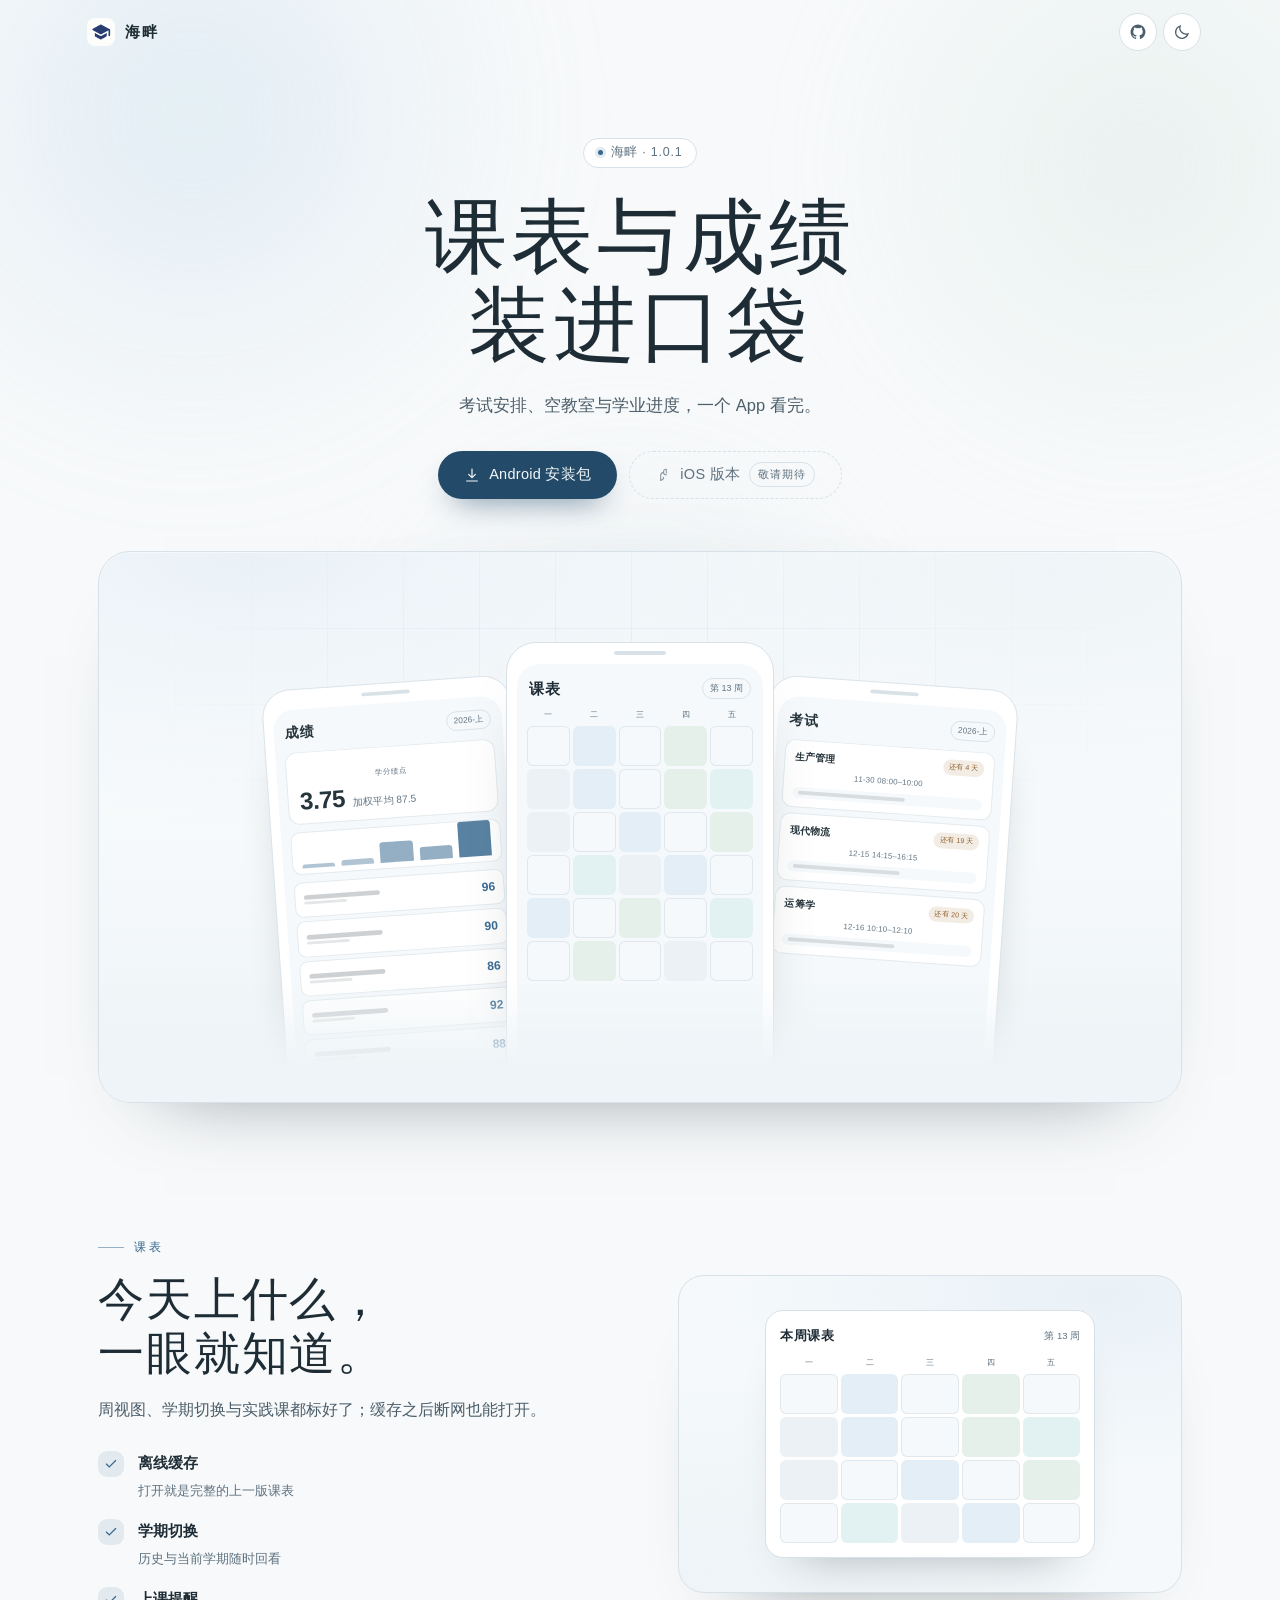
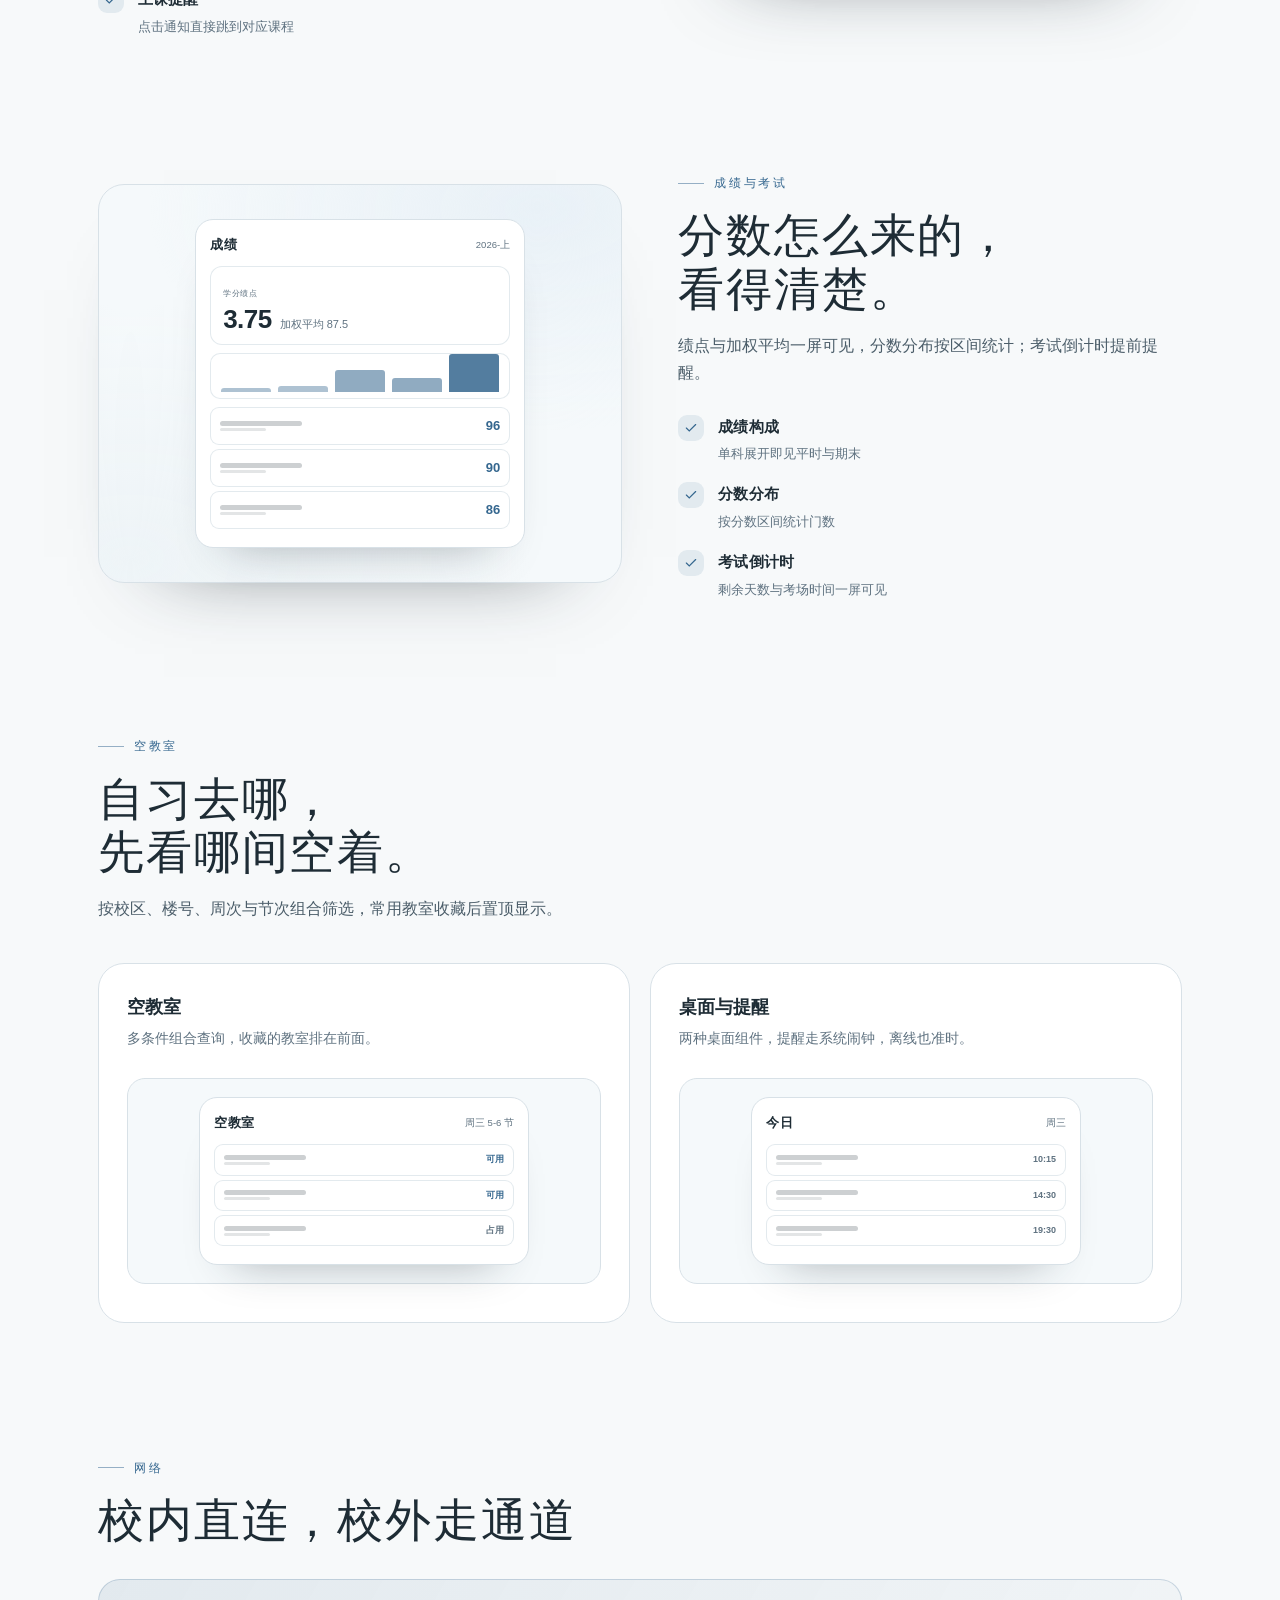
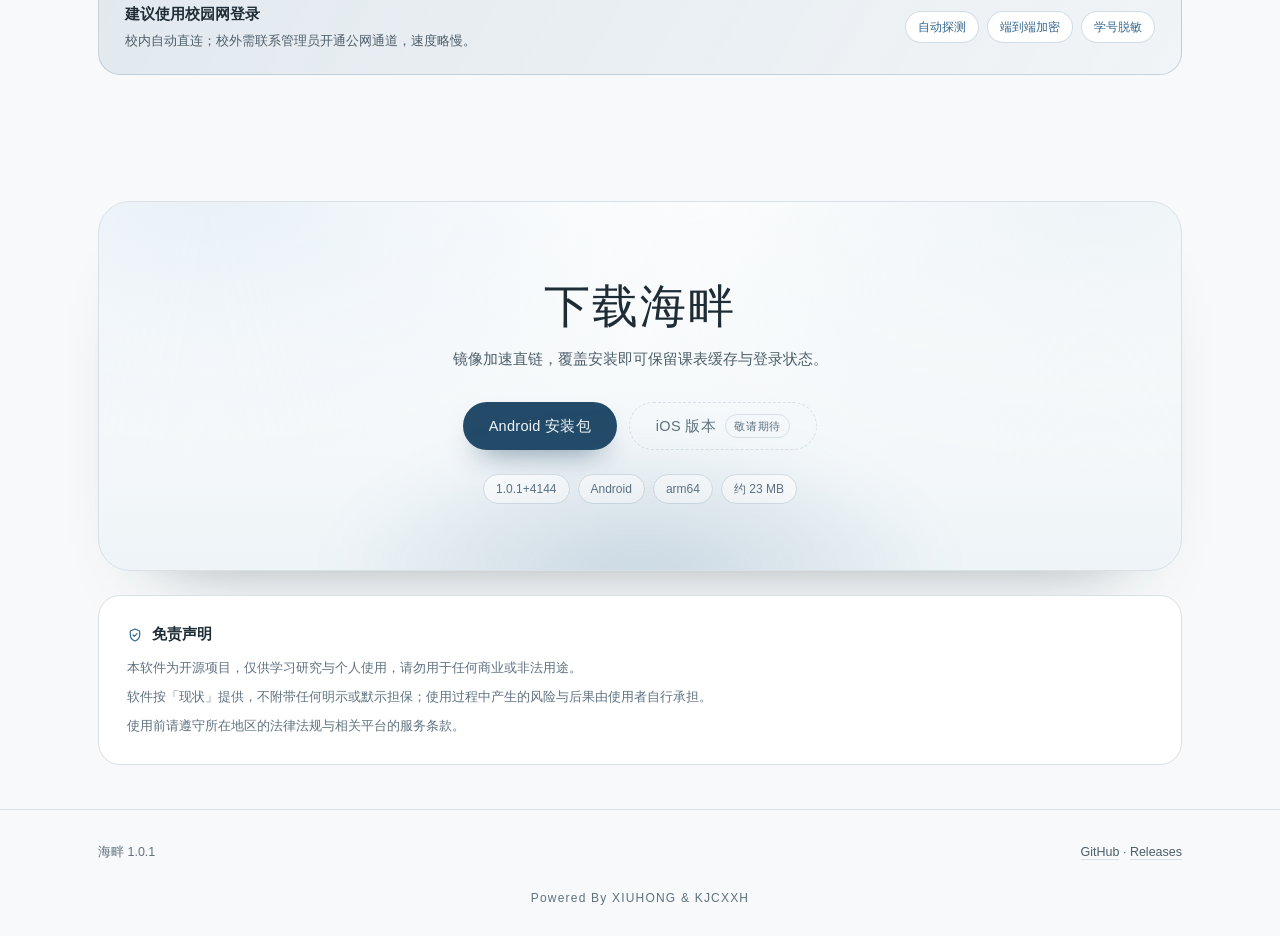
==== index.html @ 28b2506b "feat: 海畔官网首版与说明文档" ====
<!DOCTYPE html>
<html lang="zh-CN">
<head>
<meta charset="utf-8">
<meta name="viewport" content="width=device-width, initial-scale=1">
<title>海畔·课表APP</title>
<meta name="description" content="海畔：课表、成绩、考试与空教室，装进口袋。">
<link rel="icon" type="image/png" href="[data-uri]">
<link rel="apple-touch-icon" href="[data-uri]">
<style>
  :root{
    --paper:#f7f9fa;
    --paper-2:#eef4f7;
    --card:#ffffff;
    --panel:#f5f9fb;
    --ink:#1e2c35;
    --ink-2:#4c5e6a;
    --ink-3:#5f7280;
    --blue:#35678f;
    --deep:#234b69;
    --mist:#e9f1f7;
    --line:#d8e1e7;
    --line-soft:rgba(216,225,231,.7);
    --c1:#e3eef6; --c2:#e4f0e9; --c3:#ebf1f4; --c4:#e2f1f2;
    --glass:rgba(255,255,255,.55);
    --glass-line:rgba(30,44,53,.08);
    --shadow:0 40px 80px -66px rgba(30,44,53,.7);
    --sans:"PingFang SC","Hiragino Sans GB","Microsoft YaHei","Noto Sans SC",sans-serif;
    --serif:"Songti SC","Noto Serif SC","Source Han Serif SC","STSong","SimSun",serif;
    --max:1140px;
    --ease:cubic-bezier(.22,.68,.16,1);
  }
  html[data-theme="dark"]{
    --paper:#0f171d;
    --paper-2:#121c22;
    --card:#152026;
    --panel:#1b272e;
    --ink:#edf3f6;
    --ink-2:#b4c5cf;
    --ink-3:#93a5b0;
    --blue:#8fb9d6;
    --deep:#274557;
    --mist:#18262e;
    --line:#2a3a44;
    --line-soft:rgba(42,58,68,.8);
    --c1:#1e3446; --c2:#1d3a2f; --c3:#212f37; --c4:#1b3638;
    --glass:rgba(21,32,38,.62);
    --glass-line:rgba(237,243,246,.09);
    --shadow:0 40px 80px -60px rgba(0,0,0,.9);
  }
  *{box-sizing:border-box}
  html{scroll-behavior:smooth;-webkit-text-size-adjust:100%}
  body{
    margin:0;background:var(--paper);color:var(--ink);
    font-family:var(--sans);font-size:16px;line-height:1.7;
    -webkit-font-smoothing:antialiased;overflow-x:hidden;
    transition:background-color .5s var(--ease),color .5s var(--ease);
    padding-top:64px;
  }
  .wrap{position:relative;z-index:2;max-width:var(--max);margin:0 auto;padding:0 28px}
  a{color:inherit}

  /* ── 背景：缓慢漂移的雾团 ── */
  .bg{position:fixed;inset:0;z-index:0;pointer-events:none;overflow:hidden}
  .blob{position:absolute;border-radius:50%;filter:blur(72px);opacity:.6;
    animation:drift 26s ease-in-out infinite alternate}
  .b1{width:54vw;height:54vw;left:-12vw;top:-18vw;
    background:radial-gradient(circle,#cfe3f0,transparent 66%)}
  .b2{width:46vw;height:46vw;right:-12vw;top:-10vw;
    background:radial-gradient(circle,#dbe9e4,transparent 66%);
    animation-duration:33s;animation-delay:-7s}
  .b3{width:42vw;height:42vw;left:28vw;top:48vh;
    background:radial-gradient(circle,#e6eef2,transparent 66%);
    animation-duration:39s;animation-delay:-15s}
  html[data-theme="dark"] .b1{background:radial-gradient(circle,#17303f,transparent 66%);opacity:.75}
  html[data-theme="dark"] .b2{background:radial-gradient(circle,#15302c,transparent 66%);opacity:.7}
  html[data-theme="dark"] .b3{background:radial-gradient(circle,#152a35,transparent 66%);opacity:.7}
  @keyframes drift{
    from{transform:translate3d(0,0,0) scale(1)}
    to{transform:translate3d(3vw,5vh,0) scale(1.14)}
  }

  /* ── 顶栏：滚动收缩成悬浮胶囊（对齐 DeepSeek）── */
  header{position:fixed;top:0;left:0;right:0;z-index:40;
    display:flex;justify-content:center;padding:8px 18px 0;pointer-events:none}
  .nav{
    pointer-events:auto;
    width:100%;max-width:1140px;height:48px;
    display:flex;align-items:center;justify-content:space-between;
    padding:0 8px 0 16px;border-radius:100px;
    background:rgba(255,255,255,0);border:1px solid transparent;
    transition:max-width .5s var(--ease),background-color .3s ease,
      border-color .3s ease,backdrop-filter .3s ease,box-shadow .4s ease,
      padding .5s var(--ease);
  }
  html[data-theme="dark"] header .nav{background:rgba(21,32,38,0)}
  header.scrolled .nav{
    max-width:860px;padding:0 8px 0 14px;
    background:var(--glass);
    -webkit-backdrop-filter:blur(12px) saturate(150%);
    backdrop-filter:blur(12px) saturate(150%);
    border-color:var(--glass-line);
    box-shadow:0 14px 34px -26px rgba(30,44,53,.6);
  }
  .brand{display:flex;align-items:center;gap:10px;text-decoration:none}
  .logo{width:28px;height:28px;border-radius:8px;display:block;
    transition:transform .5s var(--ease)}
  header.scrolled .logo{transform:scale(.94)}
  .brand b{font-family:var(--sans);font-weight:600;font-size:15px;
    letter-spacing:.14em;color:var(--ink)}
  .tools{display:flex;align-items:center;gap:6px}
  .gh{width:38px;height:38px;display:grid;place-items:center;border:1px solid var(--line);
    border-radius:999px;background:var(--card);color:var(--ink-2);text-decoration:none;
    transition:background .3s,color .3s,border-color .3s,transform .4s var(--ease)}
  .gh:hover{color:var(--deep);border-color:var(--blue);transform:translateY(-1px)}
  .gh svg{width:18px;height:18px}
  .theme{
    position:relative;width:38px;height:38px;display:grid;place-items:center;
    border:1px solid var(--line);border-radius:999px;background:var(--card);
    color:var(--ink-2);cursor:pointer;padding:0;
    transition:background .3s,color .3s,border-color .3s,transform .5s var(--ease)}
  .theme:hover{color:var(--deep);border-color:var(--blue);transform:rotate(18deg)}
  .theme svg{width:18px;height:18px;position:absolute;
    transition:opacity .35s var(--ease),transform .5s var(--ease)}
  .theme .sun{opacity:0;transform:scale(.6) rotate(40deg)}
  .theme .moon{opacity:1;transform:none}
  html[data-theme="dark"] .theme .sun{opacity:1;transform:none}
  html[data-theme="dark"] .theme .moon{opacity:0;transform:scale(.6) rotate(-40deg)}

  /* ── 首屏 ── */
  .hero{position:relative;padding:72px 0 0;text-align:center}
  .badge{display:inline-flex;align-items:center;gap:8px;height:30px;padding:0 14px;
    border:1px solid var(--line);border-radius:999px;background:var(--card);
    font-size:12.5px;color:var(--ink-3);letter-spacing:.06em}
  .badge i{width:5px;height:5px;border-radius:50%;background:var(--blue);
    box-shadow:0 0 0 3px rgba(53,103,143,.14)}
  h1{font-family:var(--serif);font-weight:400;margin:26px 0 0;
    font-size:clamp(42px,6.8vw,82px);line-height:1.08;letter-spacing:.05em}
  .hero .sub{margin:20px auto 0;max-width:30em;font-size:16.5px;color:var(--ink-2)}
  .acts{display:flex;gap:12px;justify-content:center;flex-wrap:wrap;margin-top:32px}
  .btn{display:inline-flex;align-items:center;justify-content:center;gap:9px;
    height:48px;padding:0 26px;border-radius:999px;text-decoration:none;
    font-size:14.5px;letter-spacing:.02em;white-space:nowrap;
    transition:transform .35s var(--ease),background .3s,box-shadow .35s,color .3s,
      border-color .3s}
  .btn.primary{background:var(--deep);color:#f4f8fa;
    box-shadow:0 14px 30px -16px rgba(35,75,105,.9)}
  html[data-theme="dark"] .btn.primary{background:#35678f;color:#f4f8fa}
  .btn.primary:hover{transform:translateY(-2px);
    box-shadow:0 20px 36px -18px rgba(35,75,105,.95);background:var(--blue)}
  .btn.soon{background:transparent;color:var(--ink-3);border:1px dashed var(--line);
    cursor:default}
  .btn.soon em{font-style:normal;font-size:11px;letter-spacing:.08em;
    border:1px solid var(--line);border-radius:999px;padding:2px 8px;color:var(--ink-3)}
  .btn.soon svg{width:15px;height:15px;opacity:.7}
  .btn svg{width:16px;height:16px}

  /* 舞台 */
  .stage-wrap{position:relative;margin-top:52px}
  .glow{position:absolute;left:50%;top:-6%;width:min(880px,82vw);height:400px;
    transform:translateX(-50%);border-radius:50%;pointer-events:none;z-index:0;
    background:radial-gradient(closest-side,rgba(53,103,143,.16),rgba(53,103,143,0));
    filter:blur(20px)}
  .stage{position:relative;z-index:1;border-radius:32px;overflow:hidden;
    padding:54px 40px 0;
    background:
      radial-gradient(110% 88% at 14% 0%,var(--mist),transparent 58%),
      radial-gradient(105% 82% at 88% 4%,var(--paper-2),transparent 60%),
      linear-gradient(180deg,var(--card),var(--paper-2));
    border:1px solid var(--line);
    box-shadow:var(--shadow),inset 0 1px 0 rgba(255,255,255,.5);
    transform:scale(var(--stage-scale,1));
    transition:box-shadow .6s var(--ease)}
  .stage::before{content:"";position:absolute;inset:0;pointer-events:none;
    background-image:linear-gradient(rgba(120,150,170,.10) 1px,transparent 1px),
                     linear-gradient(90deg,rgba(120,150,170,.10) 1px,transparent 1px);
    background-size:76px 76px;
    mask-image:radial-gradient(68% 62% at 50% 26%,#000 8%,transparent 72%)}
  .stage::after{content:"";position:absolute;left:0;right:0;bottom:0;height:118px;
    pointer-events:none;z-index:6;
    background:linear-gradient(to bottom,transparent,var(--paper-2) 72%)}
  .phones{position:relative;display:flex;justify-content:center;align-items:flex-end;
    height:496px;transform:translate3d(0,var(--px,0),0)}
  .phone{position:relative;background:var(--card);border-radius:30px;
    border:1px solid var(--line);
    width:268px;height:460px;padding:12px 10px;overflow:hidden;
    box-shadow:0 40px 70px -44px rgba(30,44,53,.55);
    transition:transform .9s var(--ease),box-shadow .9s var(--ease)}
  .phone.left{transform:rotate(-4deg) translate(26px,26px) scale(.93);z-index:1;opacity:.96}
  .phone.right{transform:rotate(4deg) translate(-26px,26px) scale(.93);z-index:1;opacity:.96}
  .phone.mid{z-index:3}
  .stage:hover .phone.left{transform:rotate(-6deg) translate(12px,10px) scale(.95)}
  .stage:hover .phone.right{transform:rotate(6deg) translate(-12px,10px) scale(.95)}
  .stage:hover .phone.mid{transform:translateY(-8px)}
  .notch{position:absolute;top:8px;left:50%;transform:translateX(-50%);
    width:52px;height:4px;border-radius:999px;background:var(--line)}
  .screen{margin-top:9px;height:calc(100% - 9px);border-radius:22px;overflow:hidden;
    background:var(--panel);display:flex;flex-direction:column}
  .s-head{padding:12px 12px 8px;display:flex;align-items:center;justify-content:space-between}
  .s-head b{font-size:15px;font-weight:600;letter-spacing:.06em}
  .s-head span{font-size:9px;color:var(--ink-3);border:1px solid var(--line);
    border-radius:999px;padding:2px 7px}
  .s-body{padding:0 10px 10px;overflow:hidden}

  /* 课表 mock */
  .week{display:grid;grid-template-columns:repeat(5,1fr);gap:3px;margin-bottom:4px}
  .week i{font-style:normal;font-size:7.5px;text-align:center;color:var(--ink-3)}
  .grid{display:grid;grid-template-columns:repeat(5,1fr);gap:3px}
  .cell{height:40px;border-radius:6px;background:var(--panel);
    border:1px solid var(--line-soft)}
  .crs{border-radius:6px;padding:3px;overflow:hidden;background:var(--c1)}
  .crs i{display:block;width:86%;height:4px;border-radius:2px;
    background:rgba(30,44,53,.28);margin-bottom:2px}
  .crs u{display:block;width:60%;height:3px;border-radius:2px;
    background:rgba(30,44,53,.16)}
  .crs.g{background:var(--c2)}.crs.y{background:var(--c3)}.crs.b{background:var(--c4)}
  html[data-theme="dark"] .crs i{background:rgba(237,243,246,.42)}
  html[data-theme="dark"] .crs u{background:rgba(237,243,246,.22)}

  /* 成绩 mock */
  .gpa{border-radius:12px;padding:10px 12px;background:var(--card);
    border:1px solid var(--line-soft);margin-bottom:8px}
  .gpa span{font-size:8px;color:var(--ink-3);letter-spacing:.08em}
  .gpa .v{display:flex;align-items:baseline;gap:8px;margin-top:2px}
  .gpa .v b{font-size:26px;font-weight:600;letter-spacing:-.02em;line-height:1}
  .gpa .v em{font-style:normal;font-size:11px;color:var(--ink-3)}
  .bars{display:flex;align-items:flex-end;gap:7px;height:46px;
    padding:8px 10px 6px;border-radius:10px;background:var(--card);
    border:1px solid var(--line-soft);margin-bottom:8px}
  .bars i{flex:1;border-radius:3px 3px 0 0;background:var(--blue);opacity:.85}
  .bars i:nth-child(1){height:4px;opacity:.4}
  .bars i:nth-child(2){height:6px;opacity:.4}
  .bars i:nth-child(3){height:22px;opacity:.55}
  .bars i:nth-child(4){height:14px;opacity:.55}
  .bars i:nth-child(5){height:38px}
  .row{display:flex;align-items:center;justify-content:space-between;
    padding:7px 9px;border-radius:9px;background:var(--card);
    border:1px solid var(--line-soft);margin-bottom:4px}
  .row .l{display:grid;gap:2px}
  .row .l i{display:block;width:82px;height:5px;border-radius:3px;
    background:rgba(30,44,53,.22)}
  .row .l u{display:block;width:46px;height:3px;border-radius:2px;
    background:rgba(30,44,53,.12)}
  html[data-theme="dark"] .row .l i{background:rgba(237,243,246,.34)}
  html[data-theme="dark"] .row .l u{background:rgba(237,243,246,.16)}
  .row .n{font-size:13px;font-weight:600;color:var(--blue)}

  /* 考试 mock */
  .exam{border-radius:11px;background:var(--card);border:1px solid var(--line-soft);
    padding:9px 10px;margin-bottom:6px}
  .exam .t{display:flex;align-items:center;justify-content:space-between;gap:6px}
  .exam .t b{font-size:10.5px;font-weight:600}
  .exam .t em{font-style:normal;font-size:7.5px;color:#8a5a22;
    background:rgba(153,102,28,.12);border-radius:999px;padding:2px 6px;white-space:nowrap}
  .exam .d{font-size:8.5px;color:var(--ink-3);margin-top:4px;letter-spacing:.02em}
  .exam .loc{margin-top:5px;border-radius:6px;background:var(--panel);
    display:flex;align-items:center;gap:4px;padding:4px 6px}
  .exam .loc s{display:block;width:60%;height:4px;border-radius:2px;
    background:rgba(30,44,53,.14);text-decoration:none}
  html[data-theme="dark"] .exam .loc s{background:rgba(237,243,246,.18)}
  .close-pill{display:inline-block;font-style:normal;font-size:7.5px;color:#2f7a5c;
    background:rgba(47,122,92,.12);border-radius:999px;padding:1px 6px;margin-left:4px}

  /* ── 分节 ── */
  section{position:relative;padding:126px 0 0}
  .kicker{display:inline-flex;align-items:center;gap:10px;font-size:12px;
    letter-spacing:.22em;color:var(--blue)}
  .kicker::before{content:"";width:26px;height:1px;background:currentColor;opacity:.5}
  h2{font-family:var(--serif);font-weight:400;line-height:1.16;letter-spacing:.04em;
    font-size:clamp(30px,4.4vw,46px);margin:16px 0 0}
  .lead{margin:16px 0 0;color:var(--ink-2);font-size:16px;max-width:30em}
  .split{display:grid;grid-template-columns:1.02fr .98fr;gap:56px;align-items:center}
  .split.flip .txt{order:2}
  .split.flip .art{order:1}
  .points{list-style:none;padding:0;margin:28px 0 0;display:grid;gap:16px}
  .points li{display:flex;gap:14px;align-items:flex-start}
  .points .dot{flex:none;width:26px;height:26px;border-radius:9px;display:grid;
    place-items:center;background:rgba(53,103,143,.10);color:var(--blue)}
  .points .dot svg{width:14px;height:14px}
  .points b{display:block;font-size:14.5px;font-weight:600;letter-spacing:.01em}
  .points span{font-size:13px;color:var(--ink-3);line-height:1.6}

  .art{position:relative;border-radius:26px;padding:34px;
    background:
      radial-gradient(120% 90% at 84% 6%,var(--mist),transparent 62%),
      radial-gradient(120% 100% at 6% 94%,var(--paper-2),transparent 64%),
      var(--panel);
    border:1px solid var(--line);box-shadow:var(--shadow);
    transform:translate3d(0,var(--art-y,0),0);
    transition:transform .6s var(--ease),box-shadow .6s var(--ease)}
  .panel{max-width:330px;margin:0 auto;border-radius:18px;background:var(--card);
    border:1px solid var(--line);box-shadow:0 28px 46px -34px rgba(30,44,53,.4);
    padding:14px}
  .panel .ttl{display:flex;align-items:center;justify-content:space-between;margin-bottom:10px}
  .panel .ttl b{font-size:13px;font-weight:600;letter-spacing:.05em}
  .panel .ttl span{font-size:9.5px;color:var(--ink-3)}

  .duo{display:grid;grid-template-columns:1fr 1fr;gap:20px;margin-top:40px}
  .mini{border-radius:26px;padding:28px;background:var(--card);border:1px solid var(--line);
    transition:transform .5s var(--ease),box-shadow .5s var(--ease)}
  .mini:hover{transform:translateY(-4px);box-shadow:var(--shadow)}
  .mini h3{font-family:var(--sans);font-weight:600;font-size:18px;margin:0 0 6px}
  .mini p{margin:0;font-size:13.5px;color:var(--ink-3);min-height:42px}
  .mini .art{margin-top:18px;padding:18px;border-radius:18px;box-shadow:none;background:var(--panel)}

  .net{display:flex;flex-wrap:wrap;align-items:center;gap:18px;justify-content:space-between;
    border-radius:22px;padding:22px 26px;margin-top:32px;
    background:linear-gradient(120deg,rgba(53,103,143,.10),rgba(53,103,143,.03));
    border:1px solid rgba(53,103,143,.22)}
  .net .t{display:flex;flex-direction:column;gap:3px}
  .net b{font-size:14.5px;font-weight:600}
  .net span{font-size:13px;color:var(--ink-2)}
  .net .tags{display:flex;gap:8px;flex-wrap:wrap}
  .net .tags i{font-style:normal;font-size:12px;color:var(--blue);
    background:var(--card);border:1px solid rgba(53,103,143,.22);
    border-radius:999px;padding:5px 12px}

  /* 下载 */
  .dl{position:relative;overflow:hidden;text-align:center;border-radius:32px;
    padding:78px 28px 66px;
    background:
      radial-gradient(80% 120% at 10% 0%,var(--mist),transparent 58%),
      radial-gradient(80% 120% at 92% 2%,var(--paper-2),transparent 60%),
      linear-gradient(180deg,var(--card),var(--paper-2));
    border:1px solid var(--line);box-shadow:var(--shadow)}
  .dl::after{content:"";position:absolute;left:50%;bottom:-140px;width:620px;height:280px;
    transform:translateX(-50%);border-radius:50%;
    background:radial-gradient(closest-side,rgba(53,103,143,.20),transparent);
    filter:blur(22px);pointer-events:none}
  .dl h2{margin:0;font-size:clamp(30px,4.6vw,46px)}
  .dl p{max-width:30em;margin:14px auto 0;color:var(--ink-2);font-size:14.5px}
  .dl .acts{margin-top:30px}
  .dl-meta{display:flex;gap:8px;justify-content:center;flex-wrap:wrap;margin-top:24px}
  .dl-meta span{font-size:12px;color:var(--ink-3);border:1px solid var(--line);
    border-radius:999px;padding:4px 12px;background:var(--card)}

  /* 免责声明 */
  .policy{margin-top:24px;border-radius:22px;padding:26px 28px;
    background:var(--card);border:1px solid var(--line)}
  .policy h3{display:flex;align-items:center;gap:9px;margin:0 0 10px;
    font-family:var(--sans);font-size:14.5px;font-weight:600}
  .policy h3 svg{width:16px;height:16px;color:var(--blue)}
  .policy p{margin:0 0 6px;font-size:12.5px;line-height:1.85;color:var(--ink-3)}
  .policy p:last-child{margin-bottom:0}

  footer{margin-top:44px;border-top:1px solid var(--line);padding:32px 0 28px}
  .foot{display:flex;flex-wrap:wrap;gap:14px;justify-content:space-between;
    font-size:12.5px;color:var(--ink-3)}
  .foot a{color:var(--ink-2);text-decoration:none;border-bottom:1px solid var(--line)}
  .foot a:hover{color:var(--blue);border-color:var(--blue)}
  .powered{margin:24px 0 0;text-align:center;font-size:12px;color:var(--ink-3);
    letter-spacing:.1em}

  /* 动效 */
  .reveal{opacity:0;transform:translateY(24px);filter:blur(6px);
    transition:opacity .9s var(--ease),transform .9s var(--ease),filter .9s var(--ease)}
  .reveal.in{opacity:1;transform:none;filter:blur(0)}
  .d1{transition-delay:.09s}.d2{transition-delay:.18s}.d3{transition-delay:.27s}

  /* 平板 */
  @media (max-width:1024px){
    .hero{padding:52px 0 0}
    .phones{height:430px}
    .phone{width:230px;height:392px}
    .phone.left{transform:rotate(-5deg) translate(18px,20px) scale(.92)}
    .phone.right{transform:rotate(5deg) translate(-18px,20px) scale(.92)}
    .split{grid-template-columns:1fr;gap:32px}
    .split.flip .txt{order:1}
    .split.flip .art{order:2}
    section{padding:100px 0 0}
    header.scrolled .nav{max-width:88%}
  }
  /* 手机 */
  @media (max-width:700px){
    body{padding-top:58px}
    .wrap{padding:0 18px}
    .nav{height:44px;padding:0 6px 0 12px}
    header{padding:7px 12px 0}
    .brand b{font-size:14px}
    .hero{padding:40px 0 0}
    .hero .sub{font-size:14.5px}
    .acts{gap:10px}
    .btn{flex:1 1 100%}
    .stage{border-radius:24px;padding:32px 14px 0;margin-top:34px}
    .phones{height:334px}
    .phone.left,.phone.right{display:none}
    .phone{width:198px;height:338px;border-radius:22px;padding:9px 7px}
    .duo{grid-template-columns:1fr;gap:14px;margin-top:26px}
    .points{margin-top:22px;gap:14px}
    .net{padding:18px}
    .dl{padding:52px 18px 44px;border-radius:24px}
  }
  @media (prefers-reduced-motion:reduce){
    *{transition:none!important;animation:none!important}
    .reveal{opacity:1;transform:none;filter:none}
  }
</style>
</head>
<body>
<div class="bg"><span class="blob b1"></span><span class="blob b2"></span><span class="blob b3"></span></div>

<header id="hdr">
  <div class="nav">
    <a class="brand" href="#top"><img class="logo" src="[data-uri]" alt="海畔"><b>海畔</b></a>
    <div class="tools">
      <a class="gh" id="nav-repo" href="#" target="_blank" rel="noopener" aria-label="GitHub 仓库" title="GitHub 仓库">
        <svg viewBox="0 0 24 24" fill="currentColor"><path d="M12 2a10 10 0 0 0-3.16 19.49c.5.09.68-.22.68-.48v-1.7c-2.78.6-3.37-1.34-3.37-1.34-.45-1.16-1.11-1.47-1.11-1.47-.91-.62.07-.61.07-.61 1 .07 1.53 1.03 1.53 1.03.9 1.53 2.36 1.09 2.93.83.09-.65.35-1.09.63-1.34-2.22-.25-4.55-1.11-4.55-4.94 0-1.09.39-1.98 1.03-2.68-.1-.25-.45-1.27.1-2.65 0 0 .84-.27 2.75 1.02a9.4 9.4 0 0 1 5 0c1.91-1.29 2.75-1.02 2.75-1.02.55 1.38.2 2.4.1 2.65.64.7 1.03 1.59 1.03 2.68 0 3.84-2.34 4.68-4.57 4.93.36.31.68.92.68 1.85v2.74c0 .27.18.58.69.48A10 10 0 0 0 12 2Z"/></svg>
      </a>
      <button class="theme" id="themeBtn" aria-label="切换明暗模式" title="切换明暗模式">
        <svg class="sun" viewBox="0 0 24 24" fill="none" stroke="currentColor" stroke-width="1.7" stroke-linecap="round"><circle cx="12" cy="12" r="4.2"/><path d="M12 2.6v2.2M12 19.2v2.2M2.6 12h2.2M19.2 12h2.2M5.2 5.2l1.6 1.6M17.2 17.2l1.6 1.6M18.8 5.2l-1.6 1.6M6.8 17.2l-1.6 1.6"/></svg>
        <svg class="moon" viewBox="0 0 24 24" fill="none" stroke="currentColor" stroke-width="1.7" stroke-linecap="round"><path d="M20 14.4A8.2 8.2 0 0 1 9.6 4a8.4 8.4 0 1 0 10.4 10.4Z"/></svg>
      </button>
    </div>
  </div>
</header>

<main id="top">
  <section class="hero">
    <div class="wrap">
      <span class="badge reveal"><i></i>海畔 · 1.0.1</span>
      <h1 class="reveal d1">课表与成绩<br>装进口袋</h1>
      <p class="sub reveal d2">考试安排、空教室与学业进度，一个 App 看完。</p>
      <div class="acts reveal d2">
        <a class="btn primary" id="dl-hero" href="#download">
          <svg viewBox="0 0 24 24" fill="none" stroke="currentColor" stroke-width="1.8" stroke-linecap="round" stroke-linejoin="round"><path d="M12 3v12"/><path d="m7 11 5 5 5-5"/><path d="M4 21h16"/></svg>
          Android 安装包
        </a>
        <span class="btn soon">
          <svg viewBox="0 0 24 24" fill="none" stroke="currentColor" stroke-width="1.7" stroke-linecap="round" stroke-linejoin="round"><path d="M16.5 3.5v6.2M16.5 3.5c-2.6 0-4.6 2-4.6 4.5S13.9 12.5 16.5 12.5"/><path d="M7.5 21v-7.4c0-2.5 2-4.6 4.6-4.6"/><path d="M7.5 21c2.6 0 4.6-2 4.6-4.6"/></svg>
          iOS 版本 <em>敬请期待</em>
        </span>
      </div>
    </div>

    <div class="wrap stage-wrap reveal d2">
      <div class="glow"></div>
      <div class="stage" id="stage">
        <div class="phones" id="phones">
          <!-- 成绩 -->
          <div class="phone left">
            <span class="notch"></span>
            <div class="screen">
              <div class="s-head"><b>成绩</b><span>2026-上</span></div>
              <div class="s-body">
                <div class="gpa">
                  <span>学分绩点</span>
                  <div class="v"><b>3.75</b><em>加权平均 87.5</em></div>
                </div>
                <div class="bars"><i></i><i></i><i></i><i></i><i></i></div>
                <div class="row"><div class="l"><i></i><u></u></div><div class="n">96</div></div>
                <div class="row"><div class="l"><i></i><u></u></div><div class="n">90</div></div>
                <div class="row"><div class="l"><i></i><u></u></div><div class="n">86</div></div>
                <div class="row"><div class="l"><i></i><u></u></div><div class="n">92</div></div>
                <div class="row"><div class="l"><i></i><u></u></div><div class="n">88</div></div>
              </div>
            </div>
          </div>

          <!-- 课表 -->
          <div class="phone mid">
            <span class="notch"></span>
            <div class="screen">
              <div class="s-head"><b>课表</b><span>第 13 周</span></div>
              <div class="s-body">
                <div class="week"><i>一</i><i>二</i><i>三</i><i>四</i><i>五</i></div>
                <div class="grid">
                  <span class="cell"></span><span class="crs"></span><span class="cell"></span><span class="crs g"></span><span class="cell"></span>
                  <span class="crs y"></span><span class="crs"></span><span class="cell"></span><span class="crs g"></span><span class="crs b"></span>
                  <span class="crs y"></span><span class="cell"></span><span class="crs"></span><span class="cell"></span><span class="crs g"></span>
                  <span class="cell"></span><span class="crs b"></span><span class="crs y"></span><span class="crs"></span><span class="cell"></span>
                  <span class="crs"></span><span class="cell"></span><span class="crs g"></span><span class="cell"></span><span class="crs b"></span>
                  <span class="cell"></span><span class="crs g"></span><span class="cell"></span><span class="crs y"></span><span class="cell"></span>
                </div>
              </div>
            </div>
          </div>

          <!-- 考试 -->
          <div class="phone right">
            <span class="notch"></span>
            <div class="screen">
              <div class="s-head"><b>考试</b><span>2026-上</span></div>
              <div class="s-body">
                <div class="exam">
                  <div class="t"><b>生产管理</b><em>还有 4 天</em></div>
                  <div class="d">11-30 08:00–10:00</div>
                  <div class="loc"><s></s></div>
                </div>
                <div class="exam">
                  <div class="t"><b>现代物流</b><em>还有 19 天</em></div>
                  <div class="d">12-15 14:15–16:15</div>
                  <div class="loc"><s></s></div>
                </div>
                <div class="exam">
                  <div class="t"><b>运筹学</b><em>还有 20 天</em></div>
                  <div class="d">12-16 10:10–12:10</div>
                  <div class="loc"><s></s></div>
                </div>
              </div>
            </div>
          </div>
        </div>
      </div>
    </div>
  </section>

  <section id="features">
    <div class="wrap split">
      <div class="txt reveal">
        <span class="kicker">课表</span>
        <h2>今天上什么，<br>一眼就知道。</h2>
        <p class="lead">周视图、学期切换与实践课都标好了；缓存之后断网也能打开。</p>
        <ul class="points">
          <li><span class="dot"><svg viewBox="0 0 24 24" fill="none" stroke="currentColor" stroke-width="2" stroke-linecap="round"><path d="M20 6 9 17l-5-5"/></svg></span><div><b>离线缓存</b><span>打开就是完整的上一版课表</span></div></li>
          <li><span class="dot"><svg viewBox="0 0 24 24" fill="none" stroke="currentColor" stroke-width="2" stroke-linecap="round"><path d="M20 6 9 17l-5-5"/></svg></span><div><b>学期切换</b><span>历史与当前学期随时回看</span></div></li>
          <li><span class="dot"><svg viewBox="0 0 24 24" fill="none" stroke="currentColor" stroke-width="2" stroke-linecap="round"><path d="M20 6 9 17l-5-5"/></svg></span><div><b>上课提醒</b><span>点击通知直接跳到对应课程</span></div></li>
        </ul>
      </div>
      <div class="art reveal d1">
        <div class="panel">
          <div class="ttl"><b>本周课表</b><span>第 13 周</span></div>
          <div class="week"><i>一</i><i>二</i><i>三</i><i>四</i><i>五</i></div>
          <div class="grid">
            <span class="cell"></span><span class="crs"></span><span class="cell"></span><span class="crs g"></span><span class="cell"></span>
            <span class="crs y"></span><span class="crs"></span><span class="cell"></span><span class="crs g"></span><span class="crs b"></span>
            <span class="crs y"></span><span class="cell"></span><span class="crs"></span><span class="cell"></span><span class="crs g"></span>
            <span class="cell"></span><span class="crs b"></span><span class="crs y"></span><span class="crs"></span><span class="cell"></span>
          </div>
        </div>
      </div>
    </div>
  </section>

  <section>
    <div class="wrap split flip">
      <div class="txt reveal">
        <span class="kicker">成绩与考试</span>
        <h2>分数怎么来的，<br>看得清楚。</h2>
        <p class="lead">绩点与加权平均一屏可见，分数分布按区间统计；考试倒计时提前提醒。</p>
        <ul class="points">
          <li><span class="dot"><svg viewBox="0 0 24 24" fill="none" stroke="currentColor" stroke-width="2" stroke-linecap="round"><path d="M20 6 9 17l-5-5"/></svg></span><div><b>成绩构成</b><span>单科展开即见平时与期末</span></div></li>
          <li><span class="dot"><svg viewBox="0 0 24 24" fill="none" stroke="currentColor" stroke-width="2" stroke-linecap="round"><path d="M20 6 9 17l-5-5"/></svg></span><div><b>分数分布</b><span>按分数区间统计门数</span></div></li>
          <li><span class="dot"><svg viewBox="0 0 24 24" fill="none" stroke="currentColor" stroke-width="2" stroke-linecap="round"><path d="M20 6 9 17l-5-5"/></svg></span><div><b>考试倒计时</b><span>剩余天数与考场时间一屏可见</span></div></li>
        </ul>
      </div>
      <div class="art reveal d1">
        <div class="panel">
          <div class="ttl"><b>成绩</b><span>2026-上</span></div>
          <div class="gpa"><span>学分绩点</span><div class="v"><b>3.75</b><em>加权平均 87.5</em></div></div>
          <div class="bars"><i></i><i></i><i></i><i></i><i></i></div>
          <div class="row"><div class="l"><i></i><u></u></div><div class="n">96</div></div>
          <div class="row"><div class="l"><i></i><u></u></div><div class="n">90</div></div>
          <div class="row"><div class="l"><i></i><u></u></div><div class="n">86</div></div>
        </div>
      </div>
    </div>
  </section>

  <section>
    <div class="wrap">
      <div class="txt reveal">
        <span class="kicker">空教室</span>
        <h2>自习去哪，<br>先看哪间空着。</h2>
        <p class="lead">按校区、楼号、周次与节次组合筛选，常用教室收藏后置顶显示。</p>
      </div>
      <div class="duo">
        <div class="mini reveal">
          <h3>空教室</h3>
          <p>多条件组合查询，收藏的教室排在前面。</p>
          <div class="art">
            <div class="panel">
              <div class="ttl"><b>空教室</b><span>周三 5-6 节</span></div>
              <div class="row"><div class="l"><i></i><u></u></div><div class="n" style="font-size:9px">可用</div></div>
              <div class="row"><div class="l"><i></i><u></u></div><div class="n" style="font-size:9px">可用</div></div>
              <div class="row"><div class="l"><i></i><u></u></div><div class="n" style="font-size:9px;color:var(--ink-3)">占用</div></div>
            </div>
          </div>
        </div>
        <div class="mini reveal d1">
          <h3>桌面与提醒</h3>
          <p>两种桌面组件，提醒走系统闹钟，离线也准时。</p>
          <div class="art">
            <div class="panel">
              <div class="ttl"><b>今日</b><span>周三</span></div>
              <div class="row"><div class="l"><i></i><u></u></div><div class="n" style="font-size:9px;color:var(--ink-3)">10:15</div></div>
              <div class="row"><div class="l"><i></i><u></u></div><div class="n" style="font-size:9px;color:var(--ink-3)">14:30</div></div>
              <div class="row"><div class="l"><i></i><u></u></div><div class="n" style="font-size:9px;color:var(--ink-3)">19:30</div></div>
            </div>
          </div>
        </div>
      </div>
    </div>
  </section>

  <section id="network">
    <div class="wrap">
      <div class="txt reveal">
        <span class="kicker">网络</span>
        <h2>校内直连，校外走通道</h2>
      </div>
      <div class="net reveal">
        <div class="t">
          <b>建议使用校园网登录</b>
          <span>校内自动直连；校外需联系管理员开通公网通道，速度略慢。</span>
        </div>
        <div class="tags"><i>自动探测</i><i>端到端加密</i><i>学号脱敏</i></div>
      </div>
    </div>
  </section>

  <section id="download">
    <div class="wrap">
      <div class="dl reveal">
        <h2>下载海畔</h2>
        <p>镜像加速直链，覆盖安装即可保留课表缓存与登录状态。</p>
        <div class="acts">
          <a class="btn primary" id="dl-main" href="#">Android 安装包</a>
          <span class="btn soon">iOS 版本 <em>敬请期待</em></span>
        </div>
        <div class="dl-meta"><span>1.0.1+4144</span><span>Android</span><span>arm64</span><span>约 23 MB</span></div>
      </div>

      <div class="policy reveal">
        <h3>
          <svg viewBox="0 0 24 24" fill="none" stroke="currentColor" stroke-width="1.8" stroke-linecap="round" stroke-linejoin="round"><path d="M12 3l7 3v6c0 4.2-2.9 7.6-7 9-4.1-1.4-7-4.8-7-9V6l7-3Z"/><path d="m9 12 2 2 4-4"/></svg>
          免责声明
        </h3>
        <p>本软件为开源项目，仅供学习研究与个人使用，请勿用于任何商业或非法用途。</p>
        <p>软件按「现状」提供，不附带任何明示或默示担保；使用过程中产生的风险与后果由使用者自行承担。</p>
        <p>使用前请遵守所在地区的法律法规与相关平台的服务条款。</p>
      </div>
    </div>
  </section>
</main>

<footer>
  <div class="wrap foot">
    <span>海畔 1.0.1</span>
    <span><a id="foot-repo" href="#" target="_blank" rel="noopener">GitHub</a> · <a id="foot-release" href="#" target="_blank" rel="noopener">Releases</a></span>
  </div>
  <p class="powered">Powered By XIUHONG &amp; KJCXXH</p>
</footer>

<script>
  /* 下载地址跟随 latest：以后发新 Release 只要资产同名，链接自动指向最新包 */
  const REPO='QingYu327/HaiPan', ASSET='haipan-app-release.apk';
  const origin=`https://github.com/${REPO}/releases/latest/download/${ASSET}`;
  const mirrored='https://v6.gh-proxy.org/'+origin;
  document.getElementById('dl-hero').href=mirrored;
  document.getElementById('dl-main').href=mirrored;
  document.getElementById('nav-repo').href=`https://github.com/${REPO}`;
  document.getElementById('foot-repo').href=`https://github.com/${REPO}`;
  document.getElementById('foot-release').href=`https://github.com/${REPO}/releases`;

  /* 明暗模式：跟随系统，手动切换后记住 */
  const root=document.documentElement;
  const saved=localStorage.getItem('hp-theme');
  if(saved) root.dataset.theme=saved;
  else if(matchMedia('(prefers-color-scheme: dark)').matches) root.dataset.theme='dark';
  document.getElementById('themeBtn').addEventListener('click',()=>{
    const dark=root.dataset.theme==='dark';
    root.dataset.theme=dark?'light':'dark';
    localStorage.setItem('hp-theme',root.dataset.theme);
  });

  const reduce=matchMedia('(prefers-reduced-motion: reduce)').matches;

  /* 顶栏收缩成胶囊 */
  const hdr=document.getElementById('hdr');
  const onScroll=()=>hdr.classList.toggle('scrolled',scrollY>10);
  addEventListener('scroll',onScroll,{passive:true});
  onScroll();

  /* 逐段入场 */
  const io=new IntersectionObserver((es)=>{
    es.forEach((e)=>{ if(e.isIntersecting){ e.target.classList.add('in'); io.unobserve(e.target);} });
  },{rootMargin:'0px 0px -8% 0px',threshold:.08});
  document.querySelectorAll('.reveal').forEach((el)=>io.observe(el));
  requestAnimationFrame(()=>{
    document.querySelectorAll('.hero .reveal').forEach((el)=>{
      if(el.getBoundingClientRect().top<innerHeight) el.classList.add('in');
    });
  });

  if(!reduce){
    const stage=document.getElementById('stage');
    const phones=document.getElementById('phones');
    let raf=null, tx=0, ty=0;
    const tick=()=>{
      raf=null;
      const r=stage.getBoundingClientRect();
      const p=Math.min(1,Math.max(0,-r.top/(innerHeight*.9)));
      stage.style.setProperty('--stage-scale',(1-p*.045).toFixed(3));
      phones.style.setProperty('--py',(p*26+ty).toFixed(1)+'px');
      document.querySelectorAll('.art').forEach((el)=>{
        const b=el.getBoundingClientRect();
        const q=(b.top+b.height/2-innerHeight/2)/innerHeight;
        el.style.setProperty('--art-y',(Math.max(-1,Math.min(1,q))*-10).toFixed(1)+'px');
      });
    };
    const kick=()=>{ if(!raf) raf=requestAnimationFrame(tick); };
    addEventListener('scroll',kick,{passive:true});
    addEventListener('resize',kick);
    kick();
    const hero=document.querySelector('.hero');
    hero.addEventListener('pointermove',(e)=>{
      if(innerWidth<1024) return;
      const r=hero.getBoundingClientRect();
      tx=((e.clientX-r.left)/r.width-.5)*-14;
      ty=((e.clientY-r.top)/r.height-.5)*-8;
      kick();
    });
    hero.addEventListener('pointerleave',()=>{ tx=0; ty=0; kick(); });
  }
</script>
</body>
</html>
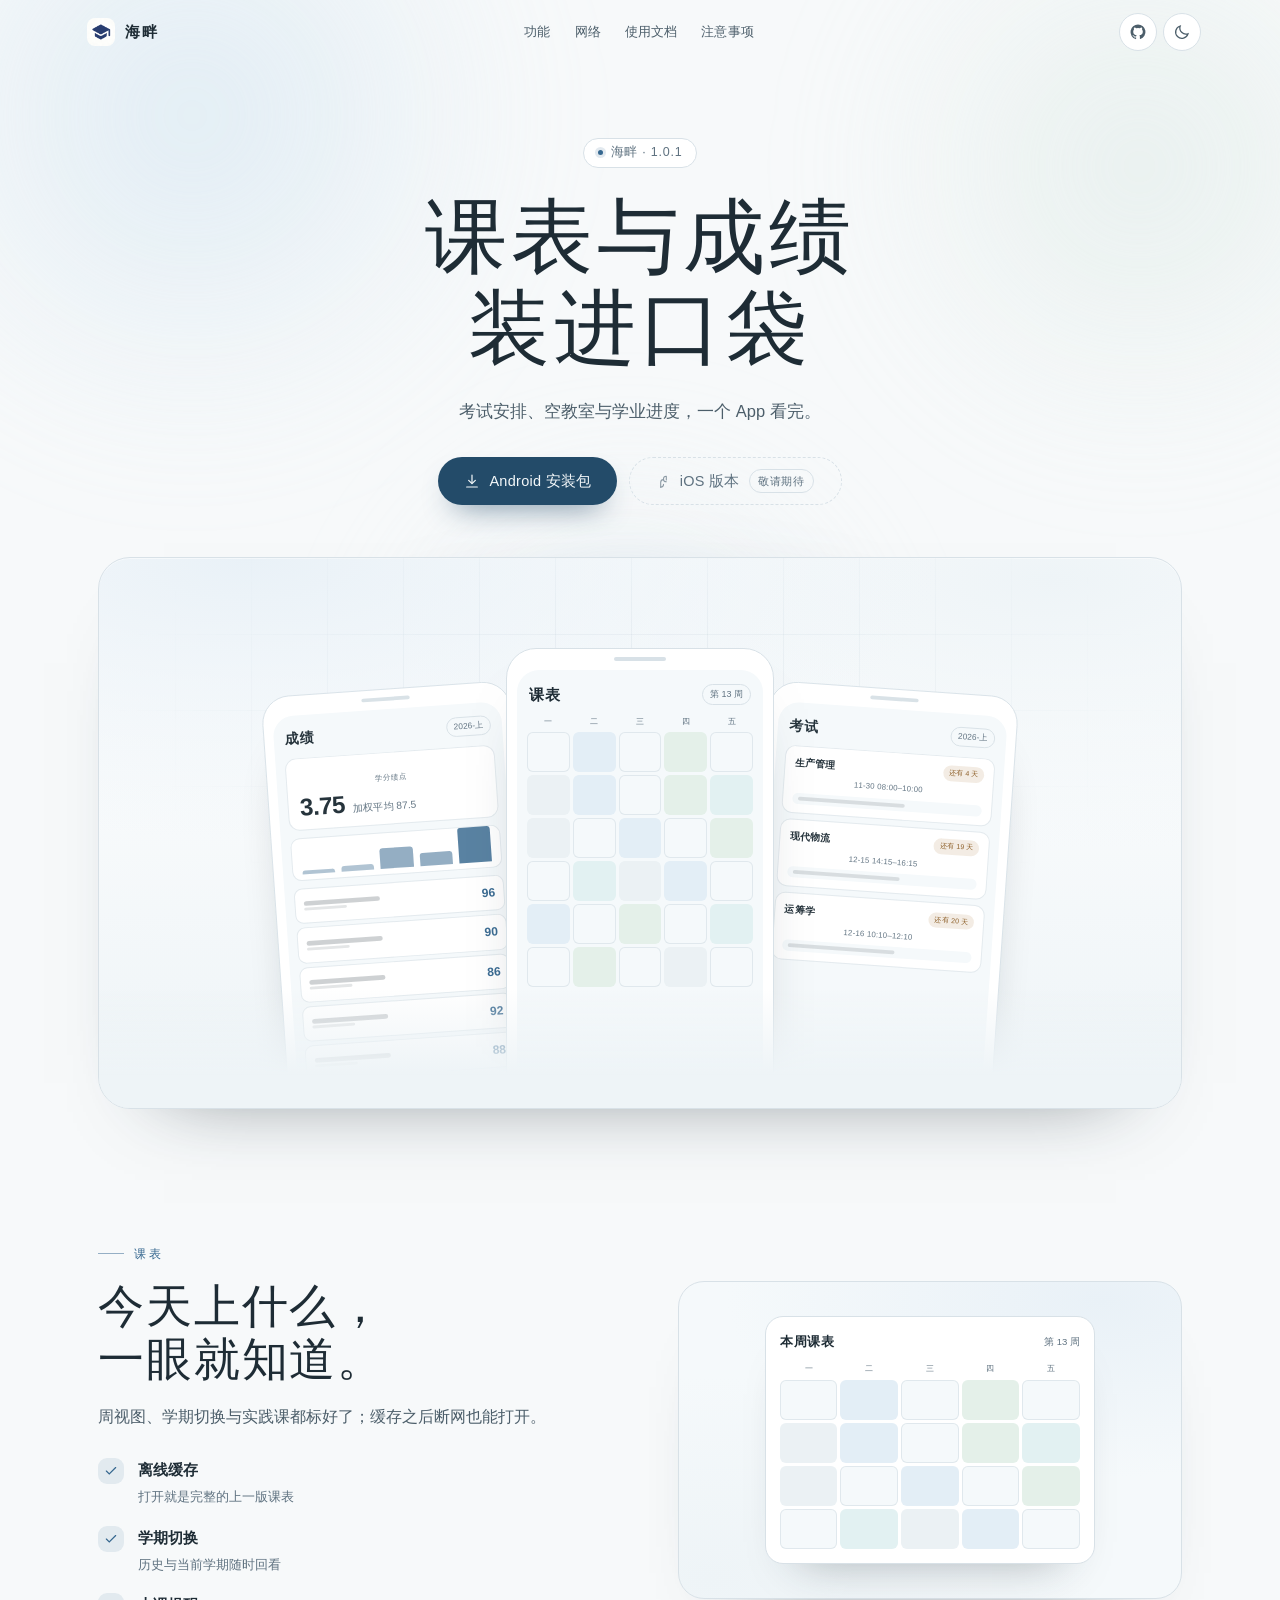
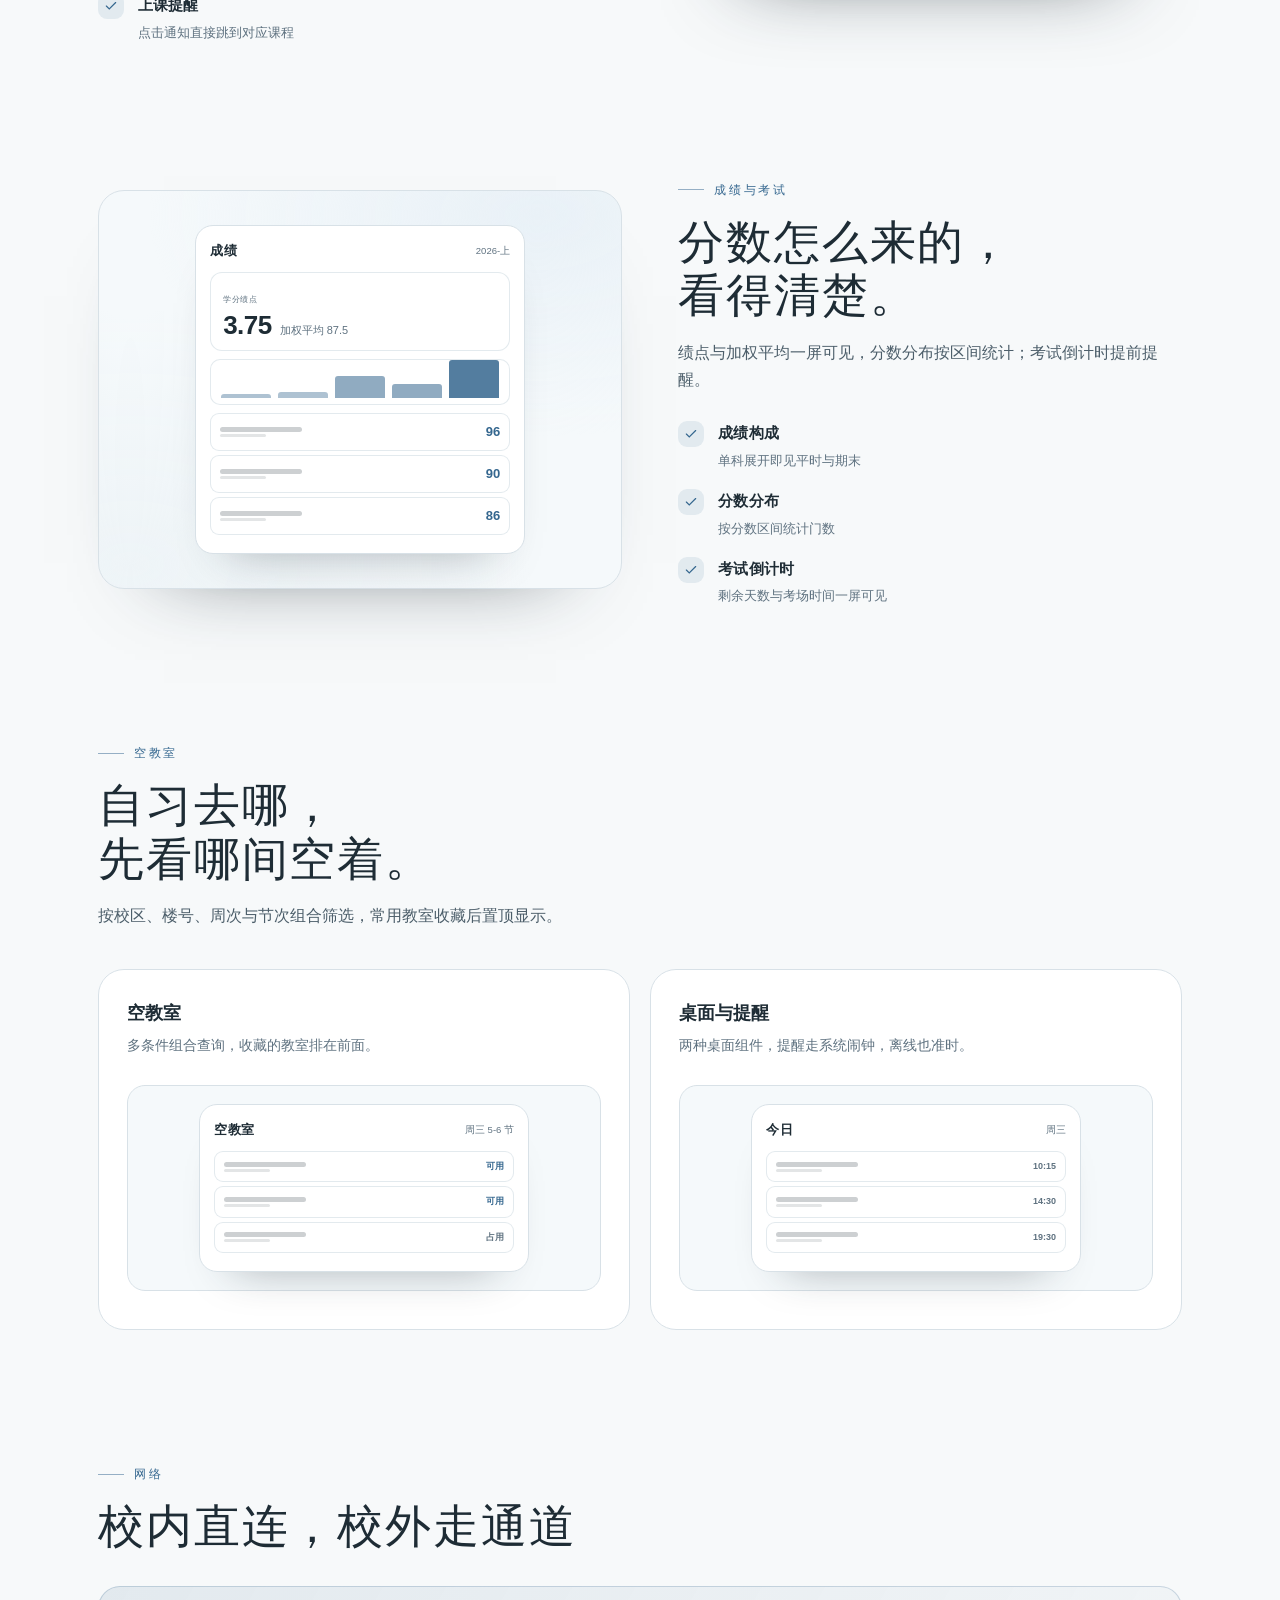
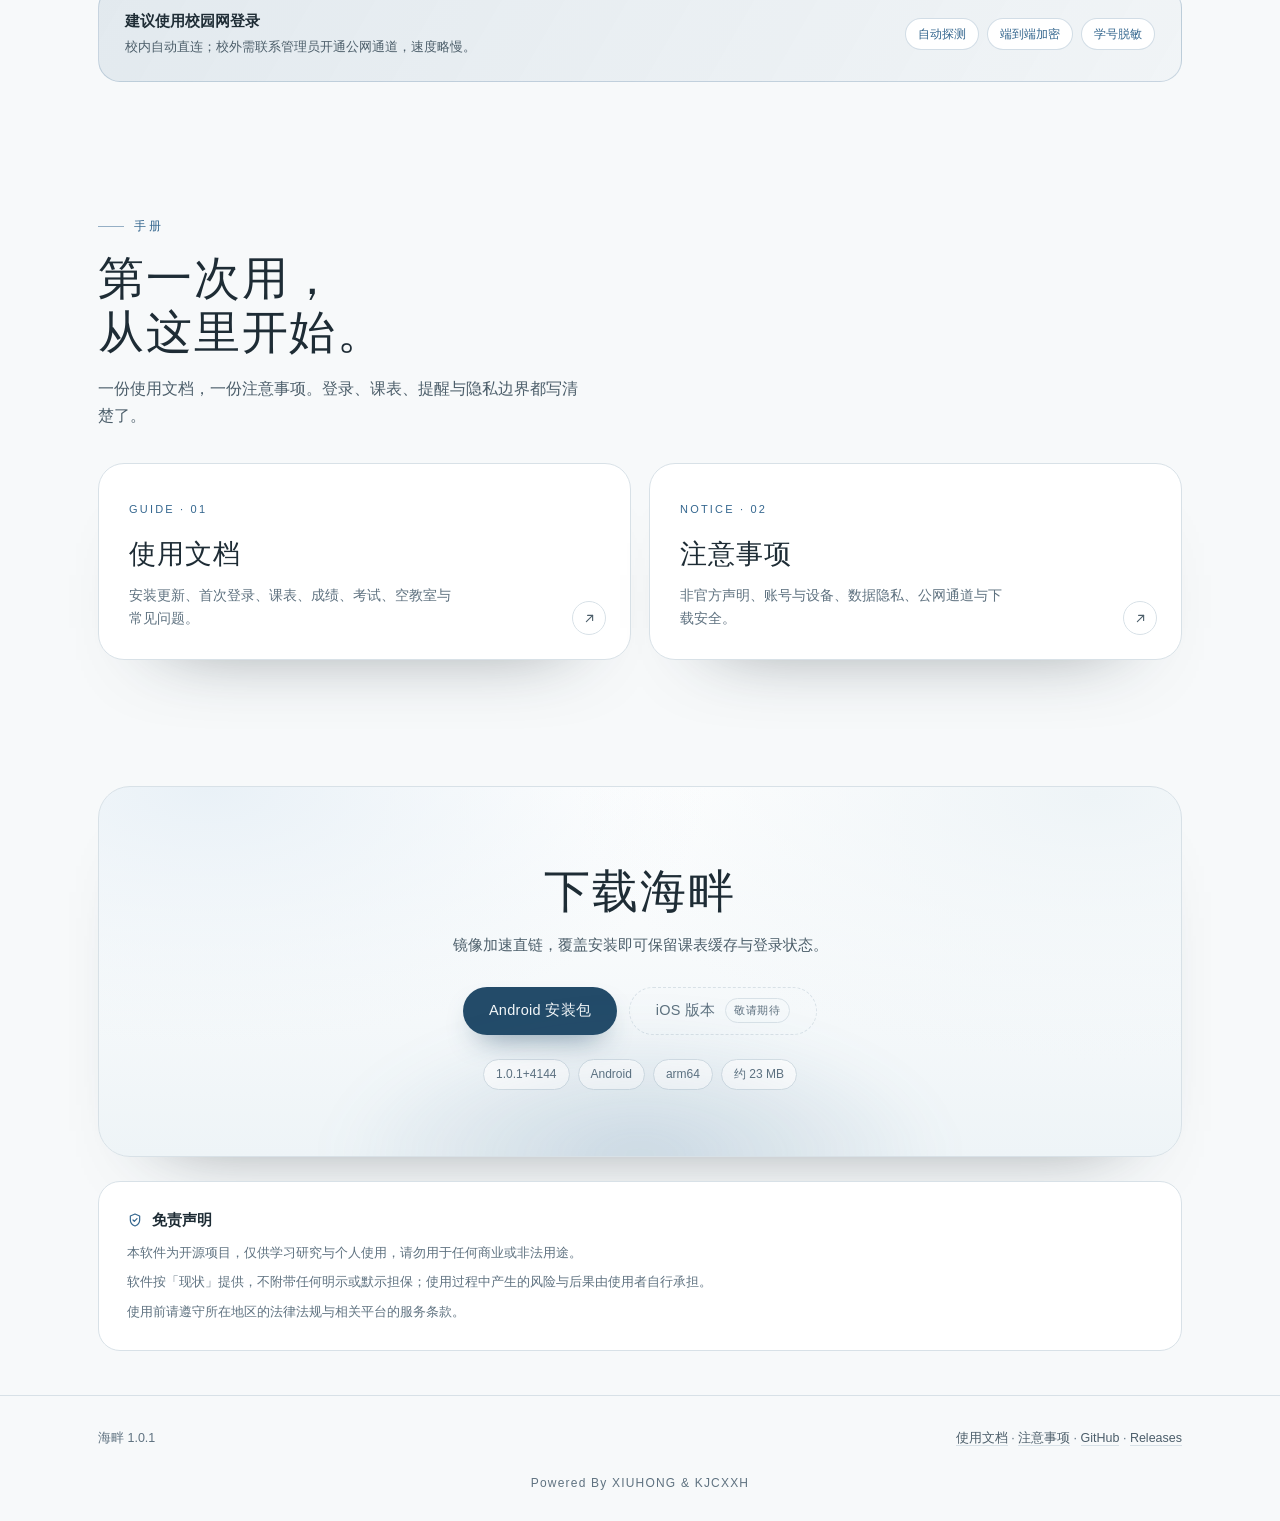
==== commit 8ced5eab: "feat: 新增使用文档与注意事项页面，升级官网动效" ====
--- a/index.html
+++ b/index.html
@@ -390,18 +390,121 @@
     .net{padding:18px}
     .dl{padding:52px 18px 44px;border-radius:24px}
   }
+  /* ── 导航链接、阅读进度与跳到正文 ── */
+  .skip{position:fixed;left:14px;top:-64px;z-index:100;padding:10px 16px;
+    border-radius:999px;background:var(--deep);color:#fff;text-decoration:none;
+    font-size:13px;transition:top .25s var(--ease)}
+  .skip:focus{top:10px}
+  .navlinks{display:flex;align-items:center;gap:2px}
+  .navlinks a{position:relative;padding:8px 11px;border-radius:999px;font-size:13px;
+    color:var(--ink-2);text-decoration:none;letter-spacing:.01em;
+    transition:color .25s,background-color .25s}
+  .navlinks a::after{content:"";position:absolute;left:11px;right:11px;bottom:4px;
+    height:1px;background:currentColor;transform:scaleX(0);transform-origin:left;
+    opacity:.6;transition:transform .35s var(--ease)}
+  .navlinks a:hover{color:var(--ink);background:rgba(53,103,143,.06)}
+  .navlinks a:hover::after{transform:scaleX(1)}
+  .nav-progress{position:fixed;top:0;left:0;right:0;height:2px;z-index:50;
+    transform:scaleX(var(--p,0));transform-origin:left;pointer-events:none;
+    background:linear-gradient(90deg,var(--blue),var(--deep));opacity:.75}
+
+  /* ── 首屏：光标墨晕与标题卷帘 ── */
+  .hero{isolation:isolate}
+  .hero-spot{position:absolute;inset:-8% 0 0;z-index:0;pointer-events:none;opacity:0;
+    background:radial-gradient(340px circle at var(--mx,50%) var(--my,38%),
+      rgba(53,103,143,.10),transparent 68%);
+    transition:opacity .45s var(--ease)}
+  @media (pointer:fine){.hero:hover .hero-spot{opacity:1}}
+  .js .h1-line{display:block;overflow:hidden;padding-bottom:.08em;margin-bottom:-.04em}
+  .js .h1-line>span{display:block;transform:translateY(118%);
+    transition:transform 1.05s var(--ease)}
+  .js .hero.ready .h1-line>span{transform:translateY(0)}
+  .js .hero.ready .h1-line:nth-child(2)>span{transition-delay:.1s}
+
+  /* ── 按钮磁吸 ── */
+  .btn{--bx:0px;--by:0px;transform:translate3d(var(--bx),var(--by),0)}
+  .btn.primary:hover{transform:translate3d(var(--bx),calc(var(--by) - 2px),0)}
+
+  /* ── 舞台与卡片的 3D 视差 ── */
+  .stage-wrap{perspective:1400px}
+  .stage{transform:scale(var(--stage-scale,1)) rotateX(var(--rx,0deg))
+    rotateY(var(--ry,0deg));transform-style:preserve-3d;will-change:transform}
+  .sheen{position:absolute;inset:0;z-index:7;pointer-events:none;opacity:0;
+    background:radial-gradient(360px circle at var(--sx,50%) var(--sy,30%),
+      rgba(255,255,255,.34),transparent 62%);
+    mix-blend-mode:soft-light;transition:opacity .5s var(--ease)}
+  .stage:hover .sheen{opacity:1}
+  .art{transform:translate3d(0,var(--art-y,0),0) rotateX(var(--arx,0deg))
+    rotateY(var(--ary,0deg));transform-style:preserve-3d;will-change:transform}
+
+  /* ── 手册入口 ── */
+  .guides{display:grid;grid-template-columns:1fr 1fr;gap:18px;margin-top:34px}
+  .guide{position:relative;overflow:hidden;display:block;padding:30px 30px 28px;
+    border-radius:26px;background:var(--card);border:1px solid var(--line);
+    text-decoration:none;box-shadow:var(--shadow);
+    transition:transform .55s var(--ease),border-color .35s,box-shadow .55s var(--ease)}
+  .guide::before{content:"";position:absolute;left:0;top:0;bottom:0;width:2px;
+    background:linear-gradient(var(--blue),transparent);opacity:0;transition:opacity .35s}
+  .guide:hover{transform:translateY(-5px);border-color:rgba(53,103,143,.35);
+    box-shadow:0 34px 60px -42px rgba(30,44,53,.55)}
+  .guide:hover::before{opacity:1}
+  .guide .g-k{font-size:11px;letter-spacing:.2em;color:var(--blue)}
+  .guide h3{font-family:var(--serif);font-weight:400;font-size:27px;
+    letter-spacing:.04em;margin:10px 0 8px}
+  .guide p{margin:0;font-size:13.5px;color:var(--ink-3);max-width:24em}
+  .guide .arrow{position:absolute;right:24px;bottom:24px;width:34px;height:34px;
+    display:grid;place-items:center;border-radius:999px;border:1px solid var(--line);
+    color:var(--ink-2);transition:transform .45s var(--ease),background .3s,color .3s,border-color .3s}
+  .guide:hover .arrow{transform:translate(2px,-2px);background:var(--deep);
+    color:#fff;border-color:var(--deep)}
+  .guide .arrow svg{width:15px;height:15px}
+
+  /* ── 离场与主题切换 ── */
+  body.leaving{opacity:0;transform:translateY(-6px);
+    transition:opacity .18s ease,transform .18s ease}
+  ::view-transition-old(root),::view-transition-new(root){animation:none}
+  ::view-transition-old(root){z-index:1}
+  ::view-transition-new(root){z-index:2}
+
+  @media (max-width:1024px){
+    .guides{gap:14px}
+    .guide{padding:24px}
+  }
+  @media (max-width:860px){
+    .navlinks{display:none}
+  }
+  @media (max-width:700px){
+    .guides{grid-template-columns:1fr;margin-top:26px}
+    .guide h3{font-size:23px}
+  }
   @media (prefers-reduced-motion:reduce){
     *{transition:none!important;animation:none!important}
     .reveal{opacity:1;transform:none;filter:none}
   }
 </style>
+<script>
+  try{
+    var t=localStorage.getItem('hp-theme');
+    if(t) document.documentElement.dataset.theme=t;
+    else if(matchMedia('(prefers-color-scheme: dark)').matches) document.documentElement.dataset.theme='dark';
+  }catch(e){}
+  document.documentElement.classList.add('js');
+</script>
 </head>
 <body>
+<a class="skip" href="#top">跳到主要内容</a>
+<span class="nav-progress" id="navProgress" aria-hidden="true"></span>
 <div class="bg"><span class="blob b1"></span><span class="blob b2"></span><span class="blob b3"></span></div>
 
 <header id="hdr">
   <div class="nav">
     <a class="brand" href="#top"><img class="logo" src="[data-uri]" alt="海畔"><b>海畔</b></a>
+    <nav class="navlinks" aria-label="主导航">
+      <a href="#features">功能</a>
+      <a href="#network">网络</a>
+      <a href="docs.html">使用文档</a>
+      <a href="notes.html">注意事项</a>
+    </nav>
     <div class="tools">
       <a class="gh" id="nav-repo" href="#" target="_blank" rel="noopener" aria-label="GitHub 仓库" title="GitHub 仓库">
         <svg viewBox="0 0 24 24" fill="currentColor"><path d="M12 2a10 10 0 0 0-3.16 19.49c.5.09.68-.22.68-.48v-1.7c-2.78.6-3.37-1.34-3.37-1.34-.45-1.16-1.11-1.47-1.11-1.47-.91-.62.07-.61.07-.61 1 .07 1.53 1.03 1.53 1.03.9 1.53 2.36 1.09 2.93.83.09-.65.35-1.09.63-1.34-2.22-.25-4.55-1.11-4.55-4.94 0-1.09.39-1.98 1.03-2.68-.1-.25-.45-1.27.1-2.65 0 0 .84-.27 2.75 1.02a9.4 9.4 0 0 1 5 0c1.91-1.29 2.75-1.02 2.75-1.02.55 1.38.2 2.4.1 2.65.64.7 1.03 1.59 1.03 2.68 0 3.84-2.34 4.68-4.57 4.93.36.31.68.92.68 1.85v2.74c0 .27.18.58.69.48A10 10 0 0 0 12 2Z"/></svg>
@@ -416,9 +519,10 @@
 
 <main id="top">
   <section class="hero">
+    <span class="hero-spot" id="heroSpot" aria-hidden="true"></span>
     <div class="wrap">
       <span class="badge reveal"><i></i>海畔 · 1.0.1</span>
-      <h1 class="reveal d1">课表与成绩<br>装进口袋</h1>
+      <h1 class="reveal d1"><span class="h1-line"><span>课表与成绩</span></span><span class="h1-line"><span>装进口袋</span></span></h1>
       <p class="sub reveal d2">考试安排、空教室与学业进度，一个 App 看完。</p>
       <div class="acts reveal d2">
         <a class="btn primary" id="dl-hero" href="#download">
@@ -435,6 +539,7 @@
     <div class="wrap stage-wrap reveal d2">
       <div class="glow"></div>
       <div class="stage" id="stage">
+        <span class="sheen" id="stageSheen" aria-hidden="true"></span>
         <div class="phones" id="phones">
           <!-- 成绩 -->
           <div class="phone left">
@@ -608,6 +713,34 @@
     </div>
   </section>
 
+  <section id="guides">
+    <div class="wrap">
+      <div class="txt reveal">
+        <span class="kicker">手册</span>
+        <h2>第一次用，<br>从这里开始。</h2>
+        <p class="lead">一份使用文档，一份注意事项。登录、课表、提醒与隐私边界都写清楚了。</p>
+      </div>
+      <div class="guides">
+        <a class="guide reveal" href="docs.html">
+          <span class="g-k">GUIDE · 01</span>
+          <h3>使用文档</h3>
+          <p>安装更新、首次登录、课表、成绩、考试、空教室与常见问题。</p>
+          <span class="arrow" aria-hidden="true">
+            <svg viewBox="0 0 24 24" fill="none" stroke="currentColor" stroke-width="1.8" stroke-linecap="round" stroke-linejoin="round"><path d="M7 17 17 7"/><path d="M9 7h8v8"/></svg>
+          </span>
+        </a>
+        <a class="guide reveal d1" href="notes.html">
+          <span class="g-k">NOTICE · 02</span>
+          <h3>注意事项</h3>
+          <p>非官方声明、账号与设备、数据隐私、公网通道与下载安全。</p>
+          <span class="arrow" aria-hidden="true">
+            <svg viewBox="0 0 24 24" fill="none" stroke="currentColor" stroke-width="1.8" stroke-linecap="round" stroke-linejoin="round"><path d="M7 17 17 7"/><path d="M9 7h8v8"/></svg>
+          </span>
+        </a>
+      </div>
+    </div>
+  </section>
+
   <section id="download">
     <div class="wrap">
       <div class="dl reveal">
@@ -636,82 +769,160 @@
 <footer>
   <div class="wrap foot">
     <span>海畔 1.0.1</span>
-    <span><a id="foot-repo" href="#" target="_blank" rel="noopener">GitHub</a> · <a id="foot-release" href="#" target="_blank" rel="noopener">Releases</a></span>
+    <span><a href="docs.html">使用文档</a> · <a href="notes.html">注意事项</a> · <a id="foot-repo" href="#" target="_blank" rel="noopener">GitHub</a> · <a id="foot-release" href="#" target="_blank" rel="noopener">Releases</a></span>
   </div>
   <p class="powered">Powered By XIUHONG &amp; KJCXXH</p>
 </footer>
 
 <script>
-  /* 下载地址跟随 latest：以后发新 Release 只要资产同名，链接自动指向最新包 */
-  const REPO='QingYu327/HaiPan', ASSET='haipan-app-release.apk';
-  const origin=`https://github.com/${REPO}/releases/latest/download/${ASSET}`;
-  const mirrored='https://v6.gh-proxy.org/'+origin;
-  document.getElementById('dl-hero').href=mirrored;
-  document.getElementById('dl-main').href=mirrored;
-  document.getElementById('nav-repo').href=`https://github.com/${REPO}`;
-  document.getElementById('foot-repo').href=`https://github.com/${REPO}`;
-  document.getElementById('foot-release').href=`https://github.com/${REPO}/releases`;
-
-  /* 明暗模式：跟随系统，手动切换后记住 */
-  const root=document.documentElement;
-  const saved=localStorage.getItem('hp-theme');
-  if(saved) root.dataset.theme=saved;
-  else if(matchMedia('(prefers-color-scheme: dark)').matches) root.dataset.theme='dark';
-  document.getElementById('themeBtn').addEventListener('click',()=>{
-    const dark=root.dataset.theme==='dark';
-    root.dataset.theme=dark?'light':'dark';
-    localStorage.setItem('hp-theme',root.dataset.theme);
-  });
-
-  const reduce=matchMedia('(prefers-reduced-motion: reduce)').matches;
-
-  /* 顶栏收缩成胶囊 */
-  const hdr=document.getElementById('hdr');
-  const onScroll=()=>hdr.classList.toggle('scrolled',scrollY>10);
-  addEventListener('scroll',onScroll,{passive:true});
-  onScroll();
-
-  /* 逐段入场 */
-  const io=new IntersectionObserver((es)=>{
-    es.forEach((e)=>{ if(e.isIntersecting){ e.target.classList.add('in'); io.unobserve(e.target);} });
-  },{rootMargin:'0px 0px -8% 0px',threshold:.08});
-  document.querySelectorAll('.reveal').forEach((el)=>io.observe(el));
-  requestAnimationFrame(()=>{
-    document.querySelectorAll('.hero .reveal').forEach((el)=>{
-      if(el.getBoundingClientRect().top<innerHeight) el.classList.add('in');
-    });
-  });
-
-  if(!reduce){
-    const stage=document.getElementById('stage');
-    const phones=document.getElementById('phones');
-    let raf=null, tx=0, ty=0;
-    const tick=()=>{
-      raf=null;
-      const r=stage.getBoundingClientRect();
-      const p=Math.min(1,Math.max(0,-r.top/(innerHeight*.9)));
-      stage.style.setProperty('--stage-scale',(1-p*.045).toFixed(3));
-      phones.style.setProperty('--py',(p*26+ty).toFixed(1)+'px');
-      document.querySelectorAll('.art').forEach((el)=>{
-        const b=el.getBoundingClientRect();
-        const q=(b.top+b.height/2-innerHeight/2)/innerHeight;
-        el.style.setProperty('--art-y',(Math.max(-1,Math.min(1,q))*-10).toFixed(1)+'px');
+  (() => {
+    const $ = (s, r = document) => r.querySelector(s);
+    const $$ = (s, r = document) => [...r.querySelectorAll(s)];
+    const root = document.documentElement;
+    const reduce = matchMedia('(prefers-reduced-motion: reduce)').matches;
+    const fine = matchMedia('(pointer: fine)').matches && innerWidth >= 1024;
+
+    /* 下载地址跟随 latest：以后发新 Release 只要资产同名，链接自动指向最新包 */
+    const REPO = 'QingYu327/HaiPan', ASSET = 'haipan-app-release.apk';
+    const origin = `https://github.com/${REPO}/releases/latest/download/${ASSET}`;
+    const mirrored = 'https://v6.gh-proxy.org/' + origin;
+    const dlHero = $('#dl-hero'), dlMain = $('#dl-main');
+    if (dlHero) dlHero.href = mirrored;
+    if (dlMain) dlMain.href = mirrored;
+    const navRepo = $('#nav-repo'), footRepo = $('#foot-repo'), footRelease = $('#foot-release');
+    if (navRepo) navRepo.href = `https://github.com/${REPO}`;
+    if (footRepo) footRepo.href = `https://github.com/${REPO}`;
+    if (footRelease) footRelease.href = `https://github.com/${REPO}/releases`;
+
+    /* 首屏标题卷帘：尽早放行，避免脚本异常时标题一直藏着 */
+    const hero = $('.hero');
+    if (hero) requestAnimationFrame(() => hero.classList.add('ready'));
+
+    /* 明暗：圆形扩散切换 */
+    const themeBtn = $('#themeBtn');
+    if (themeBtn) {
+      themeBtn.addEventListener('click', (e) => {
+        const next = root.dataset.theme === 'dark' ? 'light' : 'dark';
+        const commit = () => {
+          root.dataset.theme = next;
+          try { localStorage.setItem('hp-theme', next); } catch (_) {}
+        };
+        if (reduce || !document.startViewTransition) { commit(); return; }
+        const x = e.clientX || innerWidth / 2;
+        const y = e.clientY || 40;
+        const r = Math.hypot(Math.max(x, innerWidth - x), Math.max(y, innerHeight - y));
+        const vt = document.startViewTransition(commit);
+        vt.ready.then(() => {
+          root.animate(
+            { clipPath: [`circle(0px at ${x}px ${y}px)`, `circle(${r}px at ${x}px ${y}px)`] },
+            { duration: 520, easing: 'cubic-bezier(.22,.68,.16,1)', pseudoElement: '::view-transition-new(root)' }
+          );
+        }).catch(() => {});
+      });
+    }
+
+    /* 顶栏收缩、阅读进度与滚动视差 */
+    const hdr = $('#hdr'), bar = $('#navProgress'), stage = $('#stage'), phones = $('#phones');
+    const spot = $('#heroSpot'), sheen = $('#stageSheen');
+    let raf = null, tx = 0, ty = 0;
+    const tick = () => {
+      raf = null;
+      const max = document.documentElement.scrollHeight - innerHeight;
+      if (bar) bar.style.setProperty('--p', max > 0 ? (scrollY / max).toFixed(4) : '0');
+      if (hdr) hdr.classList.toggle('scrolled', scrollY > 10);
+      if (!stage || reduce) return;
+      const r = stage.getBoundingClientRect();
+      const p = Math.min(1, Math.max(0, -r.top / (innerHeight * .9)));
+      stage.style.setProperty('--stage-scale', (1 - p * .045).toFixed(3));
+      if (phones) phones.style.setProperty('--py', (p * 26 + ty).toFixed(1) + 'px');
+      $$('.art').forEach((el) => {
+        const b = el.getBoundingClientRect();
+        const q = (b.top + b.height / 2 - innerHeight / 2) / innerHeight;
+        el.style.setProperty('--art-y', (Math.max(-1, Math.min(1, q)) * -10).toFixed(1) + 'px');
       });
     };
-    const kick=()=>{ if(!raf) raf=requestAnimationFrame(tick); };
-    addEventListener('scroll',kick,{passive:true});
-    addEventListener('resize',kick);
+    const kick = () => { if (!raf) raf = requestAnimationFrame(tick); };
+    addEventListener('scroll', kick, { passive: true });
+    addEventListener('resize', kick);
     kick();
-    const hero=document.querySelector('.hero');
-    hero.addEventListener('pointermove',(e)=>{
-      if(innerWidth<1024) return;
-      const r=hero.getBoundingClientRect();
-      tx=((e.clientX-r.left)/r.width-.5)*-14;
-      ty=((e.clientY-r.top)/r.height-.5)*-8;
-      kick();
+
+    if (!reduce && fine && stage && hero) {
+      hero.addEventListener('pointermove', (e) => {
+        const r = hero.getBoundingClientRect();
+        const nx = (e.clientX - r.left) / r.width - .5;
+        const ny = (e.clientY - r.top) / r.height - .5;
+        stage.style.setProperty('--ry', (nx * 5).toFixed(2) + 'deg');
+        stage.style.setProperty('--rx', (-ny * 4).toFixed(2) + 'deg');
+        tx = nx * -14; ty = ny * -8;
+        if (spot) {
+          spot.style.setProperty('--mx', (e.clientX - r.left).toFixed(0) + 'px');
+          spot.style.setProperty('--my', (e.clientY - r.top).toFixed(0) + 'px');
+        }
+        if (sheen) {
+          sheen.style.setProperty('--sx', (50 + nx * 70).toFixed(1) + '%');
+          sheen.style.setProperty('--sy', (30 + ny * 55).toFixed(1) + '%');
+        }
+        kick();
+      });
+      hero.addEventListener('pointerleave', () => {
+        tx = 0; ty = 0;
+        stage.style.setProperty('--ry', '0deg');
+        stage.style.setProperty('--rx', '0deg');
+        kick();
+      });
+      $$('.btn.primary').forEach((btn) => {
+        btn.addEventListener('pointermove', (e) => {
+          const r = btn.getBoundingClientRect();
+          btn.style.setProperty('--bx', ((e.clientX - r.left - r.width / 2) * .14).toFixed(1) + 'px');
+          btn.style.setProperty('--by', ((e.clientY - r.top - r.height / 2) * .2).toFixed(1) + 'px');
+        });
+        btn.addEventListener('pointerleave', () => {
+          btn.style.setProperty('--bx', '0px');
+          btn.style.setProperty('--by', '0px');
+        });
+      });
+      $$('.art').forEach((art) => {
+        art.addEventListener('pointermove', (e) => {
+          const r = art.getBoundingClientRect();
+          const nx = (e.clientX - r.left) / r.width - .5;
+          const ny = (e.clientY - r.top) / r.height - .5;
+          art.style.setProperty('--ary', (nx * 4).toFixed(2) + 'deg');
+          art.style.setProperty('--arx', (-ny * 3).toFixed(2) + 'deg');
+        });
+        art.addEventListener('pointerleave', () => {
+          art.style.setProperty('--ary', '0deg');
+          art.style.setProperty('--arx', '0deg');
+        });
+      });
+    }
+
+    /* 逐段入场 */
+    const io = new IntersectionObserver((entries) => {
+      entries.forEach((entry) => {
+        if (!entry.isIntersecting) return;
+        entry.target.classList.add('in');
+        io.unobserve(entry.target);
+      });
+    }, { rootMargin: '0px 0px -8% 0px', threshold: .08 });
+    $$('.reveal').forEach((el) => io.observe(el));
+    requestAnimationFrame(() => {
+      $$('.hero .reveal').forEach((el) => {
+        if (el.getBoundingClientRect().top < innerHeight) el.classList.add('in');
+      });
     });
-    hero.addEventListener('pointerleave',()=>{ tx=0; ty=0; kick(); });
-  }
+
+    /* 站内跳转柔和离场 */
+    $$('a[href]').forEach((a) => {
+      const href = a.getAttribute('href');
+      if (!href || href.startsWith('#') || a.target || /^(https?:|mailto:|tel:)/.test(href)) return;
+      a.addEventListener('click', (e) => {
+        if (e.metaKey || e.ctrlKey || e.shiftKey) return;
+        e.preventDefault();
+        document.body.classList.add('leaving');
+        setTimeout(() => { location.href = href; }, 170);
+      });
+    });
+  })();
 </script>
 </body>
 </html>
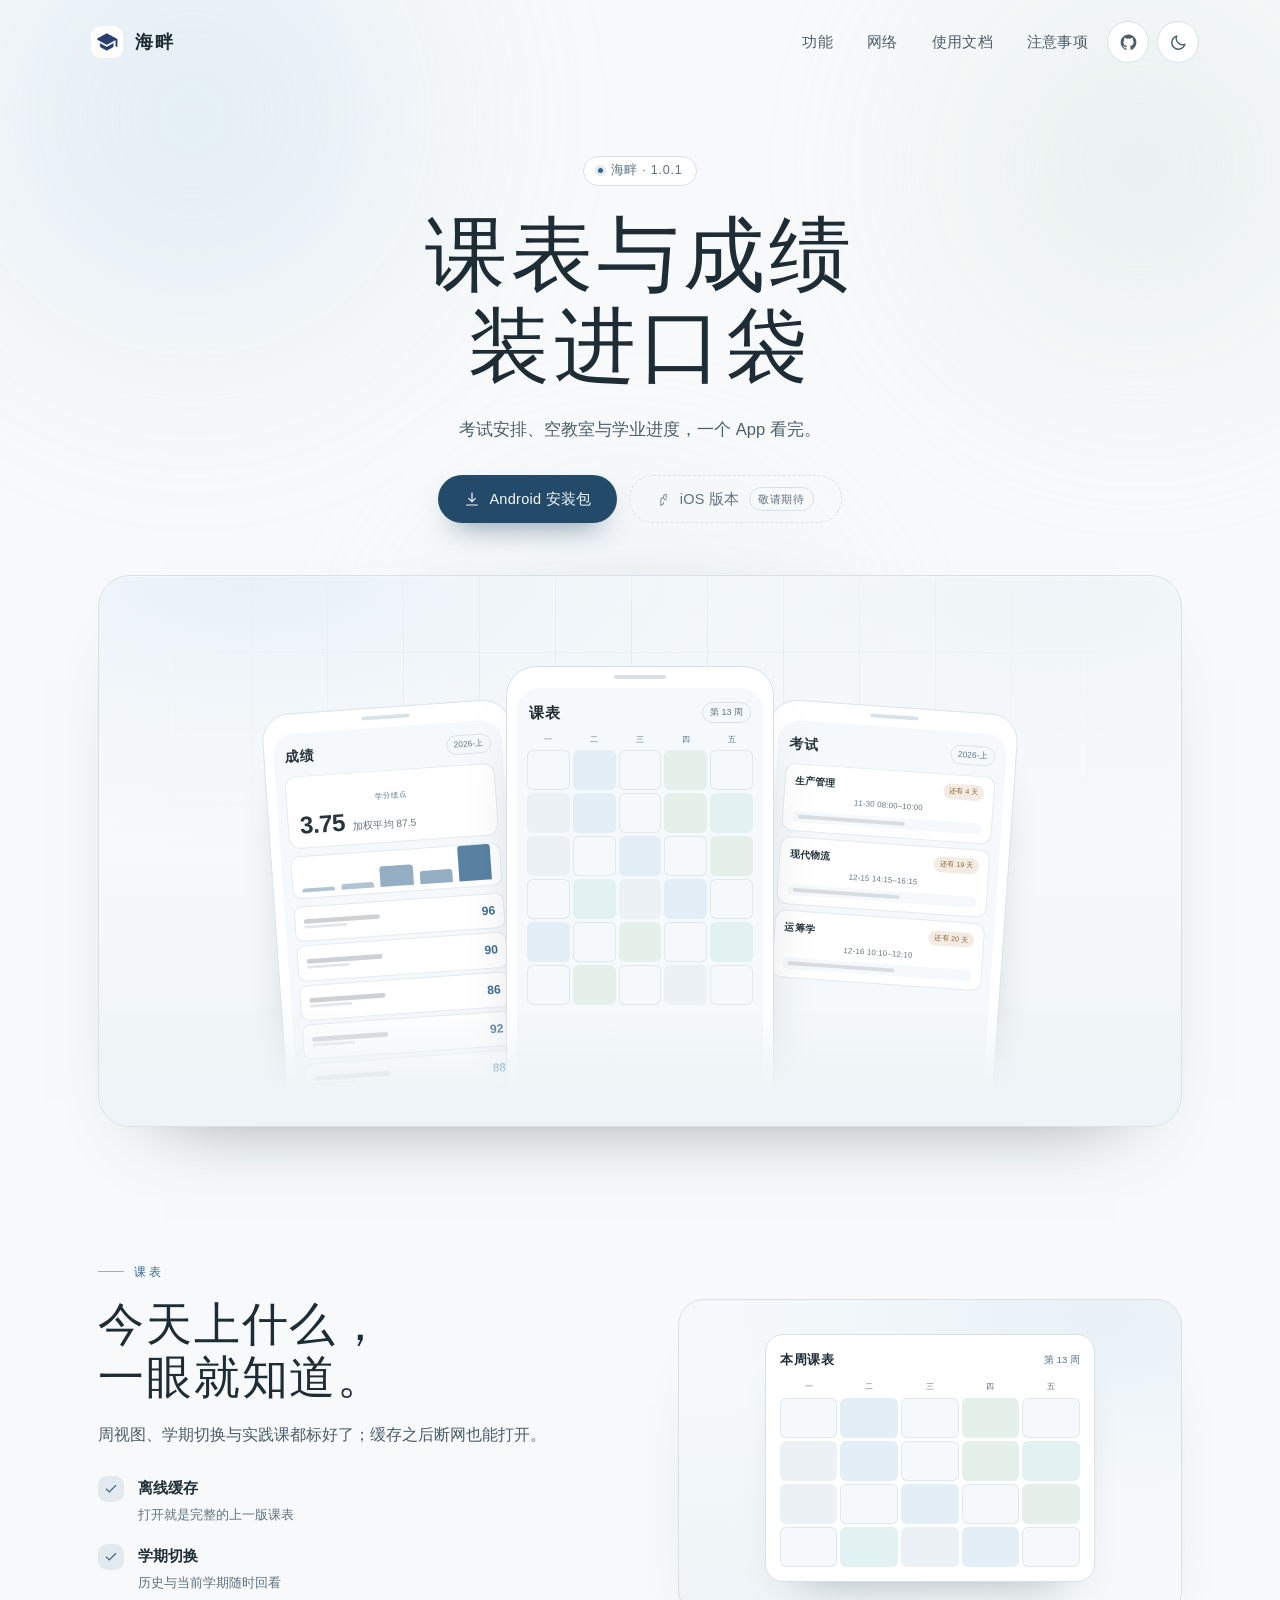
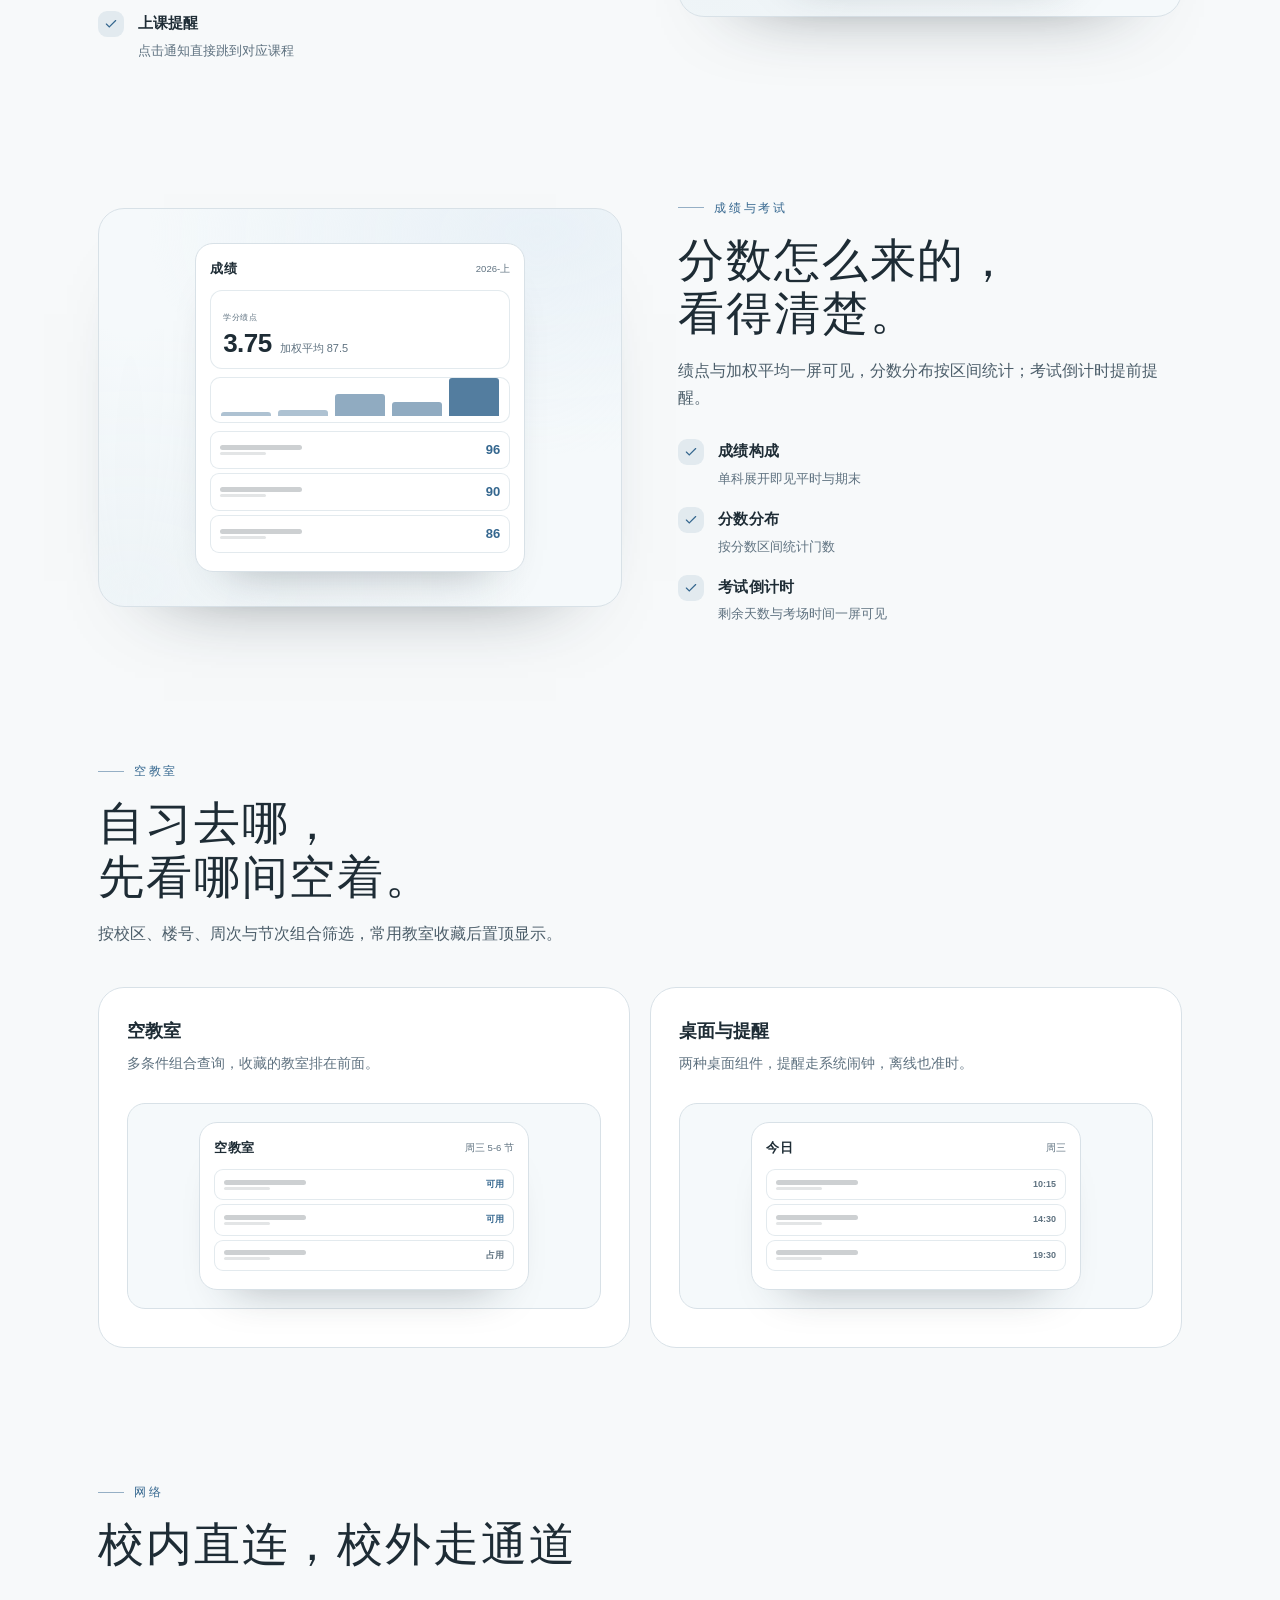
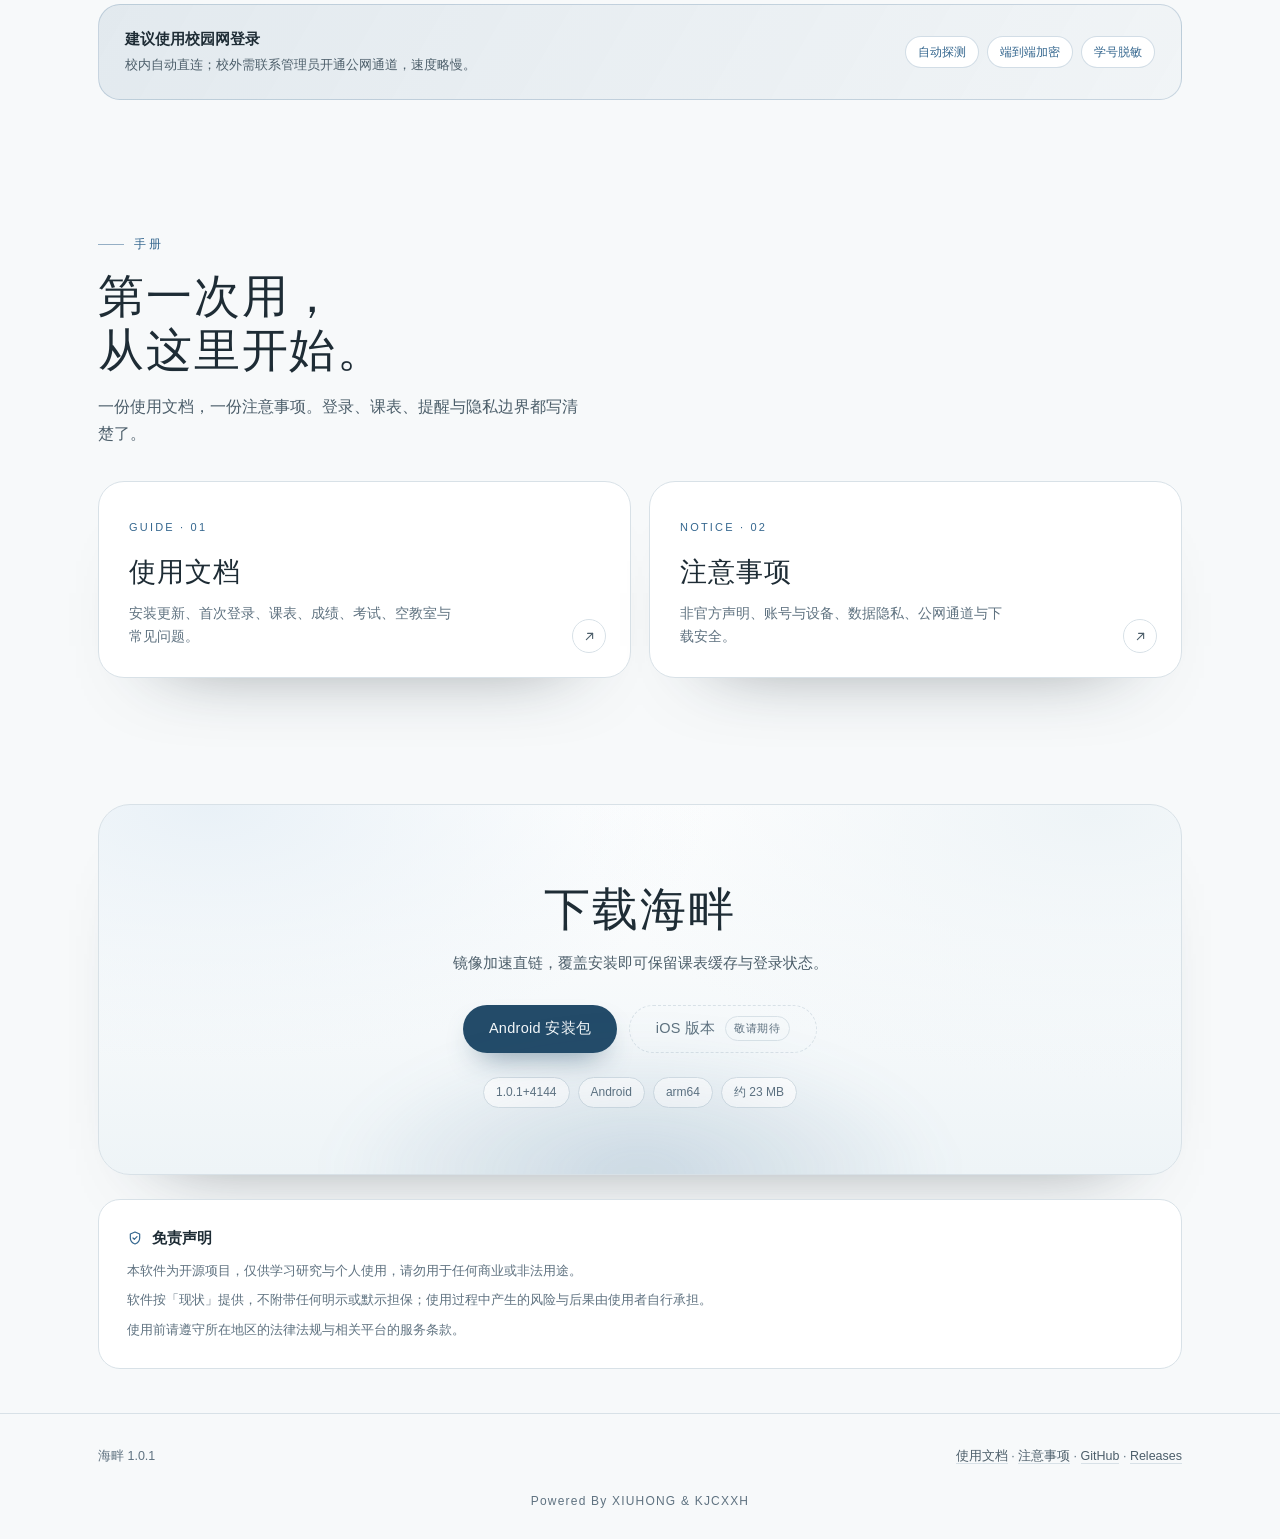
==== commit c64cbb3d: "style: 顶栏对齐 DeepSeek，增大高度与字号并右置文档入口" ====
--- a/index.html
+++ b/index.html
@@ -9,6 +9,7 @@
 <link rel="apple-touch-icon" href="[data-uri]">
 <style>
   :root{
+    color-scheme:light;
     --paper:#f7f9fa;
     --paper-2:#eef4f7;
     --card:#ffffff;
@@ -31,6 +32,7 @@
     --ease:cubic-bezier(.22,.68,.16,1);
   }
   html[data-theme="dark"]{
+    color-scheme:dark;
     --paper:#0f171d;
     --paper-2:#121c22;
     --card:#152026;
@@ -55,7 +57,7 @@
     font-family:var(--sans);font-size:16px;line-height:1.7;
     -webkit-font-smoothing:antialiased;overflow-x:hidden;
     transition:background-color .5s var(--ease),color .5s var(--ease);
-    padding-top:64px;
+    padding-top:82px;
   }
   .wrap{position:relative;z-index:2;max-width:var(--max);margin:0 auto;padding:0 28px}
   a{color:inherit}
@@ -82,12 +84,12 @@
 
   /* ── 顶栏：滚动收缩成悬浮胶囊（对齐 DeepSeek）── */
   header{position:fixed;top:0;left:0;right:0;z-index:40;
-    display:flex;justify-content:center;padding:8px 18px 0;pointer-events:none}
+    display:flex;justify-content:center;padding:10px 20px 0;pointer-events:none}
   .nav{
     pointer-events:auto;
-    width:100%;max-width:1140px;height:48px;
+    width:100%;max-width:1140px;height:64px;
     display:flex;align-items:center;justify-content:space-between;
-    padding:0 8px 0 16px;border-radius:100px;
+    padding:0 10px 0 20px;border-radius:100px;
     background:rgba(255,255,255,0);border:1px solid transparent;
     transition:max-width .5s var(--ease),background-color .3s ease,
       border-color .3s ease,backdrop-filter .3s ease,box-shadow .4s ease,
@@ -95,32 +97,32 @@
   }
   html[data-theme="dark"] header .nav{background:rgba(21,32,38,0)}
   header.scrolled .nav{
-    max-width:860px;padding:0 8px 0 14px;
+    max-width:980px;padding:0 10px 0 18px;
     background:var(--glass);
     -webkit-backdrop-filter:blur(12px) saturate(150%);
     backdrop-filter:blur(12px) saturate(150%);
     border-color:var(--glass-line);
     box-shadow:0 14px 34px -26px rgba(30,44,53,.6);
   }
-  .brand{display:flex;align-items:center;gap:10px;text-decoration:none}
-  .logo{width:28px;height:28px;border-radius:8px;display:block;
+  .brand{display:flex;align-items:center;gap:12px;text-decoration:none}
+  .logo{width:32px;height:32px;border-radius:9px;display:block;
     transition:transform .5s var(--ease)}
   header.scrolled .logo{transform:scale(.94)}
-  .brand b{font-family:var(--sans);font-weight:600;font-size:15px;
-    letter-spacing:.14em;color:var(--ink)}
-  .tools{display:flex;align-items:center;gap:6px}
-  .gh{width:38px;height:38px;display:grid;place-items:center;border:1px solid var(--line);
+  .brand b{font-family:var(--sans);font-weight:600;font-size:18px;
+    letter-spacing:.12em;color:var(--ink)}
+  .tools{display:flex;align-items:center;gap:8px;margin-left:4px}
+  .gh{width:42px;height:42px;display:grid;place-items:center;border:1px solid var(--line);
     border-radius:999px;background:var(--card);color:var(--ink-2);text-decoration:none;
     transition:background .3s,color .3s,border-color .3s,transform .4s var(--ease)}
   .gh:hover{color:var(--deep);border-color:var(--blue);transform:translateY(-1px)}
-  .gh svg{width:18px;height:18px}
+  .gh svg{width:19px;height:19px}
   .theme{
-    position:relative;width:38px;height:38px;display:grid;place-items:center;
+    position:relative;width:42px;height:42px;display:grid;place-items:center;
     border:1px solid var(--line);border-radius:999px;background:var(--card);
     color:var(--ink-2);cursor:pointer;padding:0;
     transition:background .3s,color .3s,border-color .3s,transform .5s var(--ease)}
   .theme:hover{color:var(--deep);border-color:var(--blue);transform:rotate(18deg)}
-  .theme svg{width:18px;height:18px;position:absolute;
+  .theme svg{width:19px;height:19px;position:absolute;
     transition:opacity .35s var(--ease),transform .5s var(--ease)}
   .theme .sun{opacity:0;transform:scale(.6) rotate(40deg)}
   .theme .moon{opacity:1;transform:none}
@@ -372,11 +374,11 @@
   }
   /* 手机 */
   @media (max-width:700px){
-    body{padding-top:58px}
+    body{padding-top:72px}
     .wrap{padding:0 18px}
-    .nav{height:44px;padding:0 6px 0 12px}
-    header{padding:7px 12px 0}
-    .brand b{font-size:14px}
+    .nav{height:56px;padding:0 6px 0 14px}
+    header{padding:8px 12px 0}
+    .brand b{font-size:16px}
     .hero{padding:40px 0 0}
     .hero .sub{font-size:14.5px}
     .acts{gap:10px}
@@ -395,11 +397,11 @@
     border-radius:999px;background:var(--deep);color:#fff;text-decoration:none;
     font-size:13px;transition:top .25s var(--ease)}
   .skip:focus{top:10px}
-  .navlinks{display:flex;align-items:center;gap:2px}
-  .navlinks a{position:relative;padding:8px 11px;border-radius:999px;font-size:13px;
-    color:var(--ink-2);text-decoration:none;letter-spacing:.01em;
+  .navlinks{display:flex;align-items:center;gap:4px;margin-left:auto}
+  .navlinks a{position:relative;padding:10px 15px;border-radius:999px;font-size:14.5px;
+    color:var(--ink-2);text-decoration:none;letter-spacing:.02em;
     transition:color .25s,background-color .25s}
-  .navlinks a::after{content:"";position:absolute;left:11px;right:11px;bottom:4px;
+  .navlinks a::after{content:"";position:absolute;left:15px;right:15px;bottom:6px;
     height:1px;background:currentColor;transform:scaleX(0);transform-origin:left;
     opacity:.6;transition:transform .35s var(--ease)}
   .navlinks a:hover{color:var(--ink);background:rgba(53,103,143,.06)}
@@ -466,12 +468,42 @@
   ::view-transition-old(root){z-index:1}
   ::view-transition-new(root){z-index:2}
 
+  /* ── 移动端菜单 ── */
+  .menu-btn{display:none;width:42px;height:42px;place-items:center;border:1px solid var(--line);
+    border-radius:999px;background:var(--card);color:var(--ink-2);cursor:pointer;padding:0;
+    transition:color .3s,border-color .3s,transform .4s var(--ease)}
+  .menu-btn:hover{color:var(--deep);border-color:var(--blue)}
+  .menu-btn svg{width:19px;height:19px}
+  .menu-btn .close{display:none}
+  .menu-btn[aria-expanded="true"] .open{display:none}
+  .menu-btn[aria-expanded="true"] .close{display:block}
+  .mobile-menu{position:fixed;inset:0;z-index:39;display:flex;flex-direction:column;
+    justify-content:space-between;padding:100px 24px 28px;
+    background:var(--paper);opacity:0;visibility:hidden;transform:translateY(-10px);
+    transition:opacity .35s var(--ease),transform .45s var(--ease),visibility .35s}
+  .mobile-menu.open{opacity:1;visibility:visible;transform:none}
+  body.menu-open{overflow:hidden}
+  .m-nav{display:grid}
+  .m-nav a{display:flex;align-items:baseline;justify-content:space-between;gap:16px;
+    padding:14px 0;border-bottom:1px solid var(--line);text-decoration:none;
+    font-family:var(--serif);font-size:clamp(28px,8vw,38px);letter-spacing:.04em;
+    color:var(--ink);transition:color .25s}
+  .m-nav a:hover{color:var(--blue)}
+  .m-nav a small{font-family:var(--sans);font-size:10px;letter-spacing:.18em;color:var(--ink-3)}
+  .m-foot{font-size:12px;color:var(--ink-3);line-height:1.9}
+  .m-foot a{color:var(--ink-2);text-decoration:none;border-bottom:1px solid var(--line)}
+  .m-foot a:hover{color:var(--blue);border-color:var(--blue)}
+
   @media (max-width:1024px){
     .guides{gap:14px}
     .guide{padding:24px}
   }
   @media (max-width:860px){
     .navlinks{display:none}
+    .menu-btn{display:grid}
+  }
+  @media (min-width:861px){
+    .mobile-menu{display:none}
   }
   @media (max-width:700px){
     .guides{grid-template-columns:1fr;margin-top:26px}
@@ -506,6 +538,10 @@
       <a href="notes.html">注意事项</a>
     </nav>
     <div class="tools">
+      <button class="menu-btn" id="menuBtn" aria-label="打开菜单" aria-expanded="false" aria-controls="mobileMenu">
+        <svg class="open" viewBox="0 0 24 24" fill="none" stroke="currentColor" stroke-width="1.8" stroke-linecap="round"><path d="M4 7h16M4 12h16M4 17h16"/></svg>
+        <svg class="close" viewBox="0 0 24 24" fill="none" stroke="currentColor" stroke-width="1.8" stroke-linecap="round"><path d="M6 6l12 12M18 6 6 18"/></svg>
+      </button>
       <a class="gh" id="nav-repo" href="#" target="_blank" rel="noopener" aria-label="GitHub 仓库" title="GitHub 仓库">
         <svg viewBox="0 0 24 24" fill="currentColor"><path d="M12 2a10 10 0 0 0-3.16 19.49c.5.09.68-.22.68-.48v-1.7c-2.78.6-3.37-1.34-3.37-1.34-.45-1.16-1.11-1.47-1.11-1.47-.91-.62.07-.61.07-.61 1 .07 1.53 1.03 1.53 1.03.9 1.53 2.36 1.09 2.93.83.09-.65.35-1.09.63-1.34-2.22-.25-4.55-1.11-4.55-4.94 0-1.09.39-1.98 1.03-2.68-.1-.25-.45-1.27.1-2.65 0 0 .84-.27 2.75 1.02a9.4 9.4 0 0 1 5 0c1.91-1.29 2.75-1.02 2.75-1.02.55 1.38.2 2.4.1 2.65.64.7 1.03 1.59 1.03 2.68 0 3.84-2.34 4.68-4.57 4.93.36.31.68.92.68 1.85v2.74c0 .27.18.58.69.48A10 10 0 0 0 12 2Z"/></svg>
       </a>
@@ -516,6 +552,20 @@
     </div>
   </div>
 </header>
+
+<div class="mobile-menu" id="mobileMenu" aria-hidden="true">
+  <nav class="m-nav" aria-label="移动端导航">
+    <a href="#features"><span>功能</span><small aria-hidden="true">FEATURES</small></a>
+    <a href="#network"><span>网络</span><small aria-hidden="true">NETWORK</small></a>
+    <a href="docs.html"><span>使用文档</span><small aria-hidden="true">GUIDE</small></a>
+    <a href="notes.html"><span>注意事项</span><small aria-hidden="true">NOTICE</small></a>
+    <a href="#download"><span>下载</span><small aria-hidden="true">DOWNLOAD</small></a>
+  </nav>
+  <div class="m-foot">
+    <div>海畔 · 课表 APP</div>
+    <div><a href="docs.html">使用文档</a> · <a href="notes.html">注意事项</a> · <a href="https://github.com/QingYu327/HaiPan" target="_blank" rel="noopener">GitHub</a></div>
+  </div>
+</div>
 
 <main id="top">
   <section class="hero">
@@ -820,6 +870,24 @@
         }).catch(() => {});
       });
     }
+
+    /* 移动端菜单 */
+    const menuBtn = $('#menuBtn'), mobileMenu = $('#mobileMenu');
+    const setMenu = (open) => {
+      if (!menuBtn || !mobileMenu) return;
+      mobileMenu.classList.toggle('open', open);
+      menuBtn.setAttribute('aria-expanded', String(open));
+      mobileMenu.setAttribute('aria-hidden', String(!open));
+      document.body.classList.toggle('menu-open', open);
+    };
+    if (menuBtn && mobileMenu) {
+      menuBtn.addEventListener('click', () => setMenu(!mobileMenu.classList.contains('open')));
+    }
+    if (mobileMenu) {
+      $$('.mobile-menu a').forEach((a) => a.addEventListener('click', () => setMenu(false)));
+    }
+    addEventListener('keydown', (e) => { if (e.key === 'Escape') setMenu(false); });
+    addEventListener('resize', () => { if (innerWidth > 860) setMenu(false); });
 
     /* 顶栏收缩、阅读进度与滚动视差 */
     const hdr = $('#hdr'), bar = $('#navProgress'), stage = $('#stage'), phones = $('#phones');
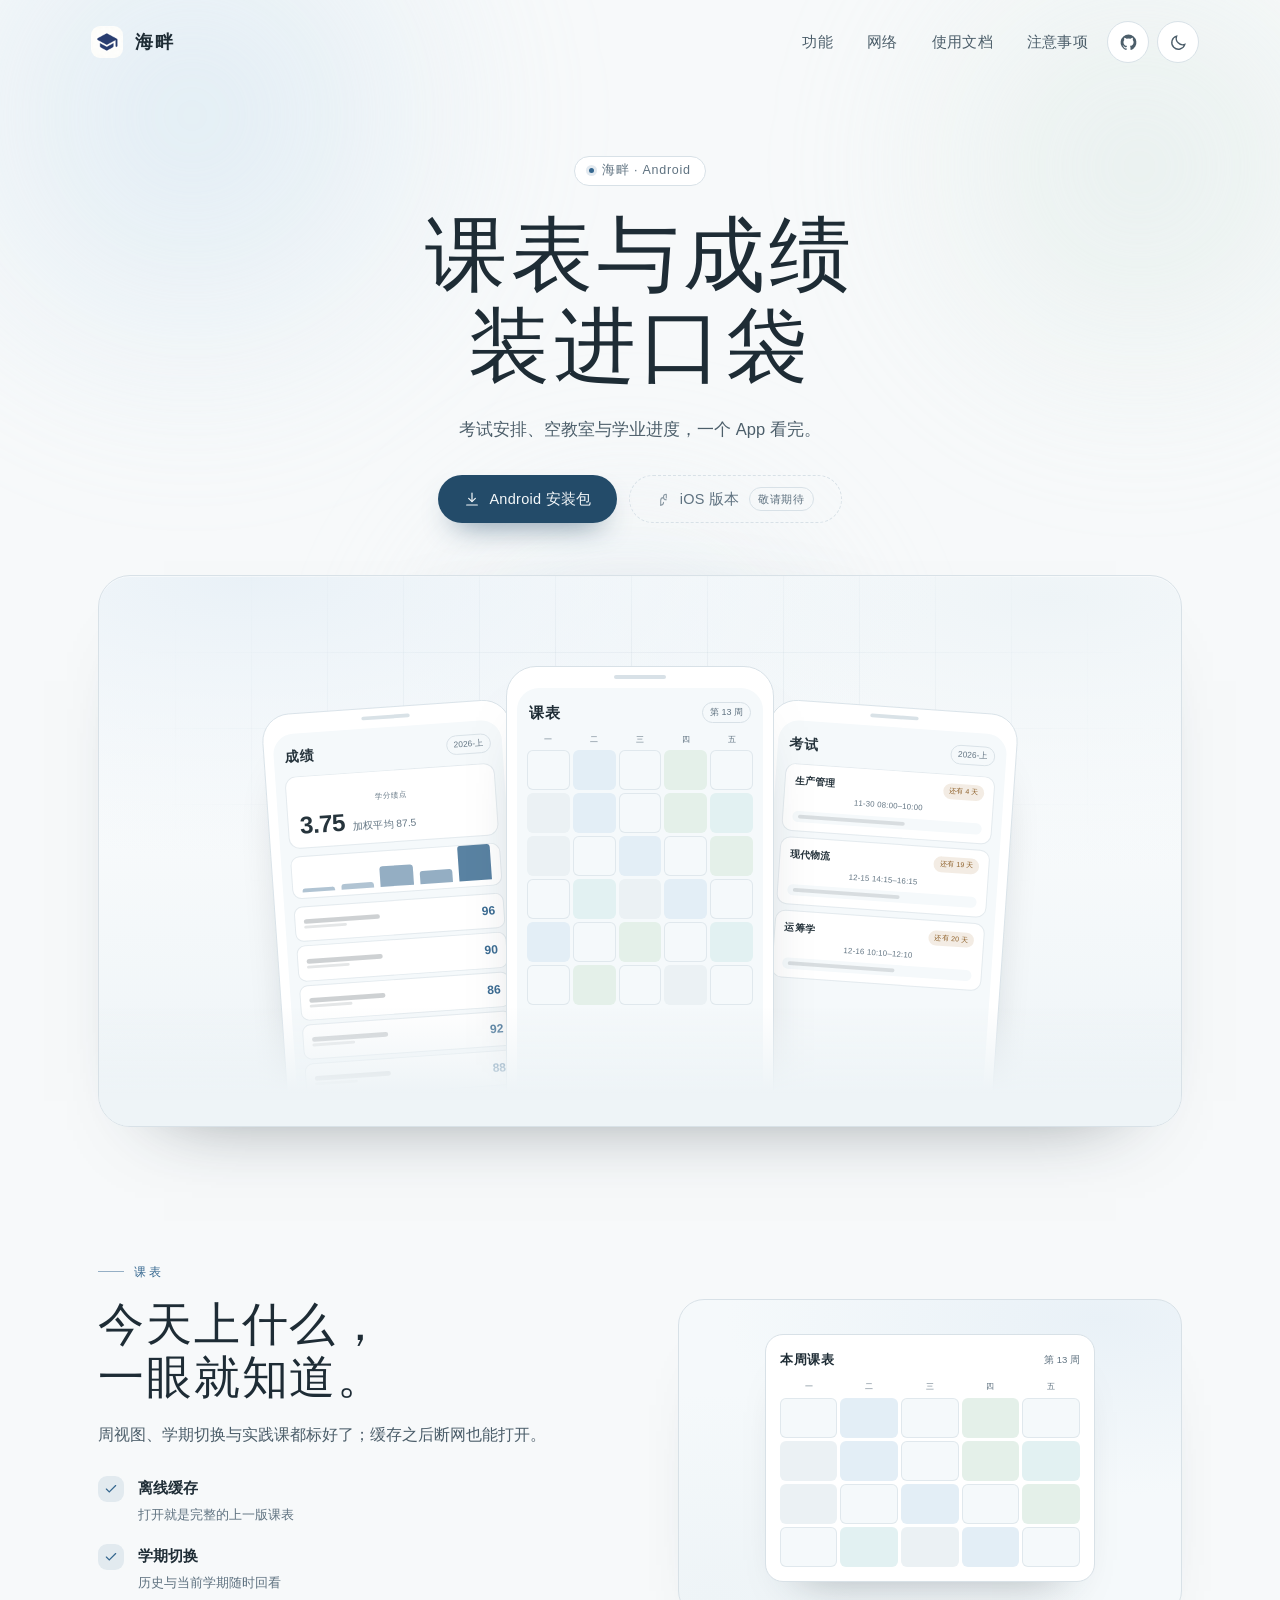
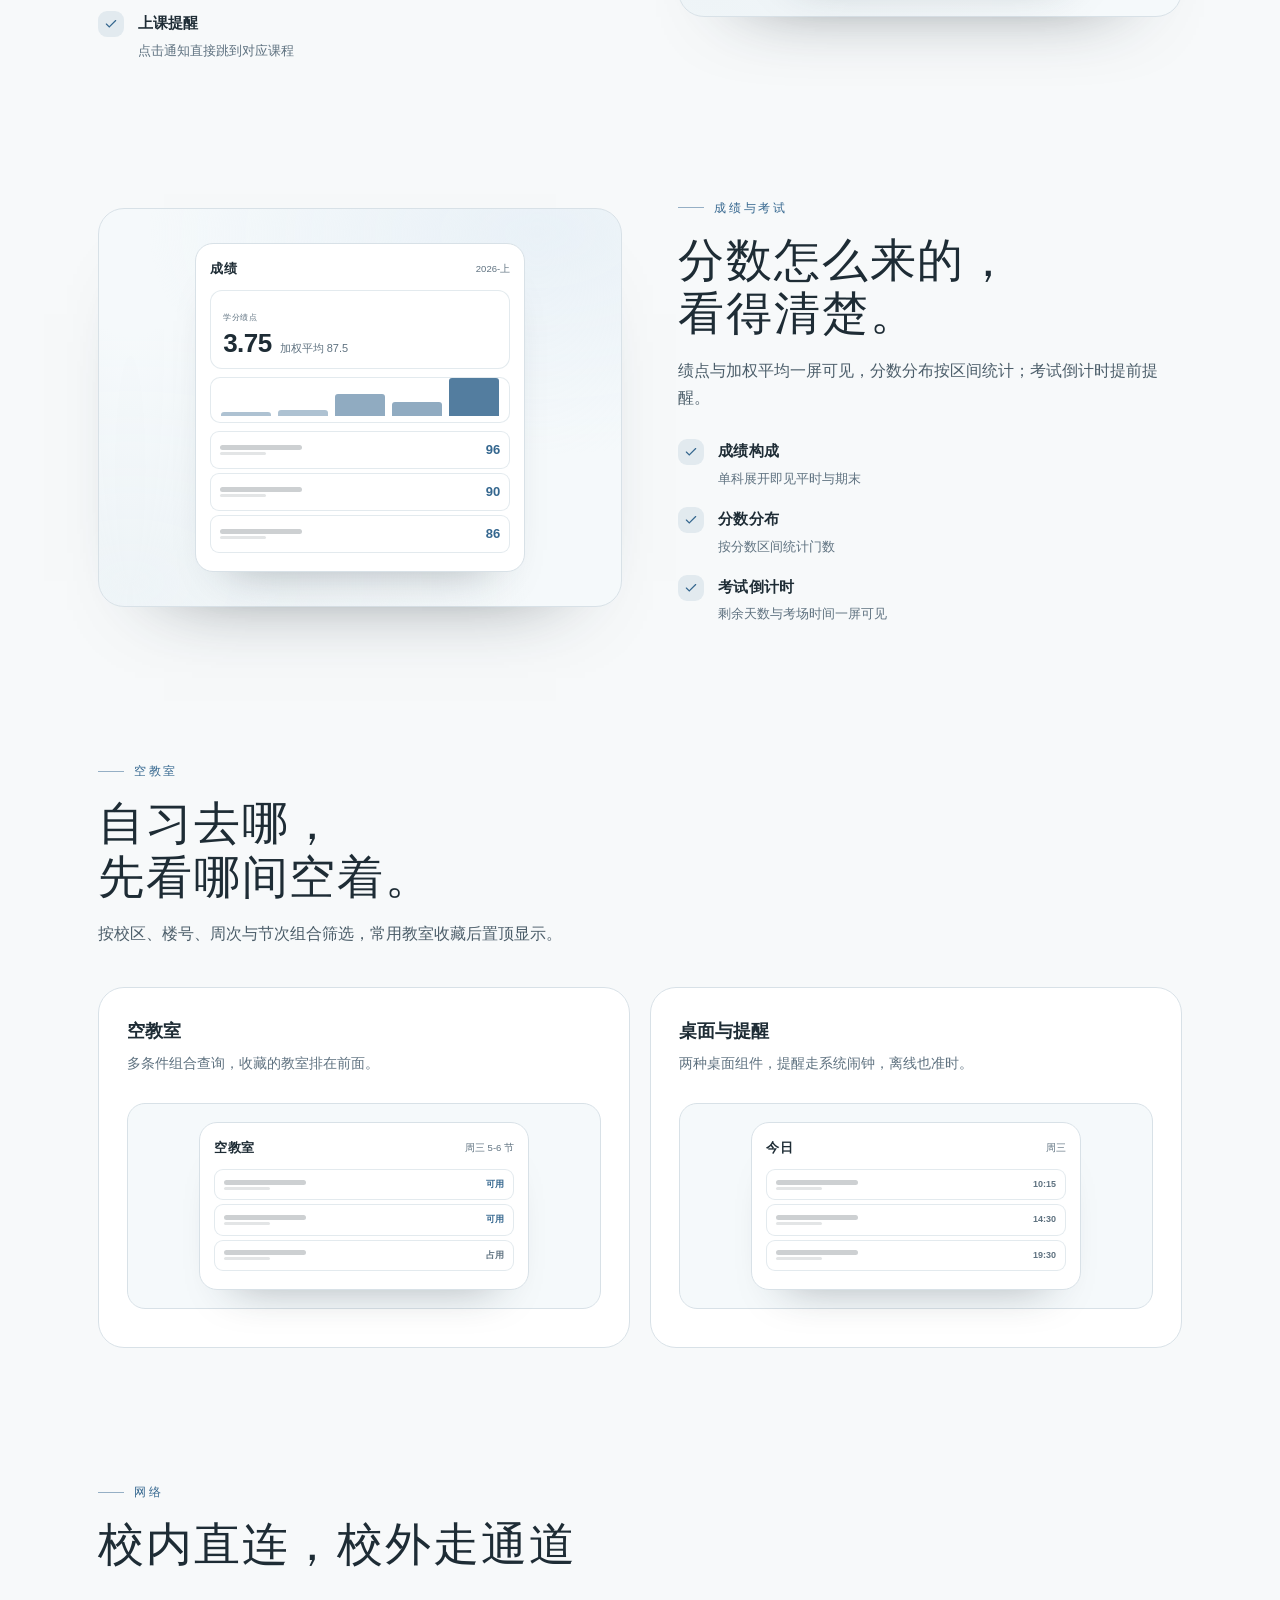
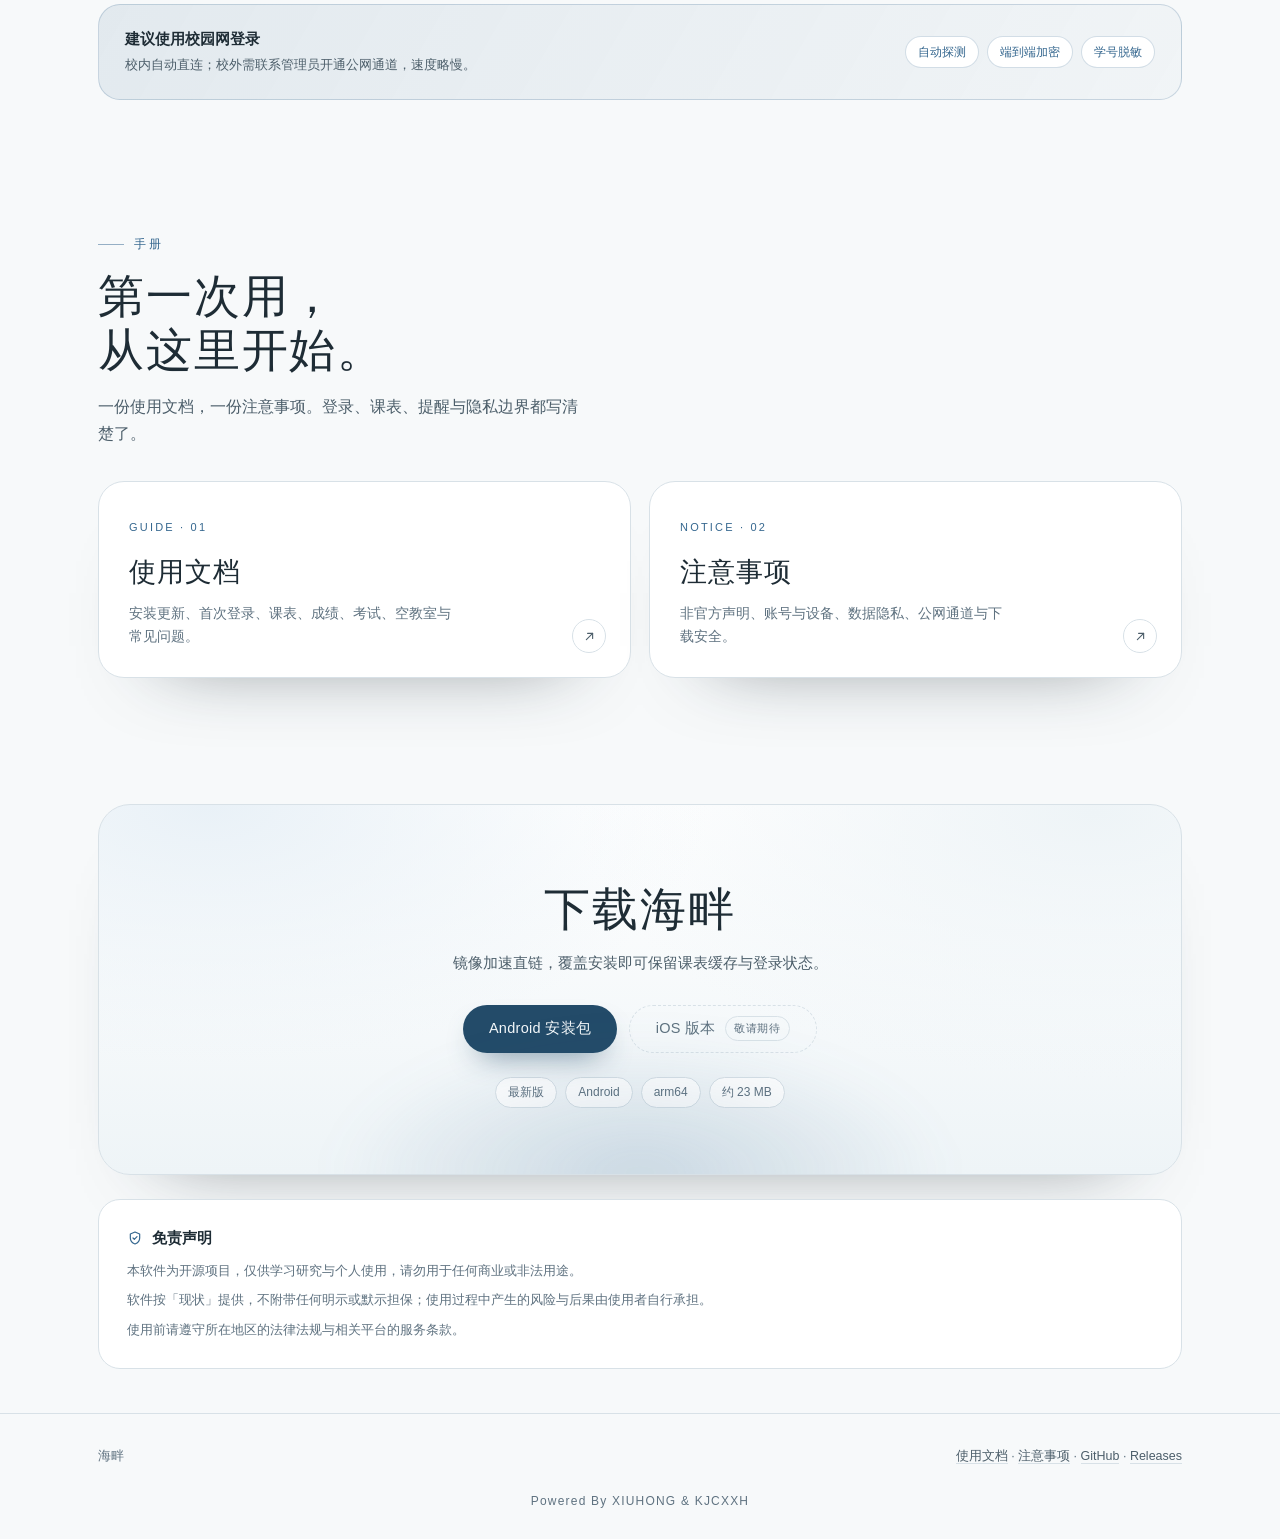
==== commit 4dc75a92: "feat: 文档/注意事项页改用汉堡菜单，移除硬编码版本号" ====
--- a/index.html
+++ b/index.html
@@ -571,7 +571,7 @@
   <section class="hero">
     <span class="hero-spot" id="heroSpot" aria-hidden="true"></span>
     <div class="wrap">
-      <span class="badge reveal"><i></i>海畔 · 1.0.1</span>
+      <span class="badge reveal"><i></i>海畔 · Android</span>
       <h1 class="reveal d1"><span class="h1-line"><span>课表与成绩</span></span><span class="h1-line"><span>装进口袋</span></span></h1>
       <p class="sub reveal d2">考试安排、空教室与学业进度，一个 App 看完。</p>
       <div class="acts reveal d2">
@@ -800,7 +800,7 @@
           <a class="btn primary" id="dl-main" href="#">Android 安装包</a>
           <span class="btn soon">iOS 版本 <em>敬请期待</em></span>
         </div>
-        <div class="dl-meta"><span>1.0.1+4144</span><span>Android</span><span>arm64</span><span>约 23 MB</span></div>
+        <div class="dl-meta"><span>最新版</span><span>Android</span><span>arm64</span><span>约 23 MB</span></div>
       </div>
 
       <div class="policy reveal">
@@ -818,7 +818,7 @@
 
 <footer>
   <div class="wrap foot">
-    <span>海畔 1.0.1</span>
+    <span>海畔</span>
     <span><a href="docs.html">使用文档</a> · <a href="notes.html">注意事项</a> · <a id="foot-repo" href="#" target="_blank" rel="noopener">GitHub</a> · <a id="foot-release" href="#" target="_blank" rel="noopener">Releases</a></span>
   </div>
   <p class="powered">Powered By XIUHONG &amp; KJCXXH</p>
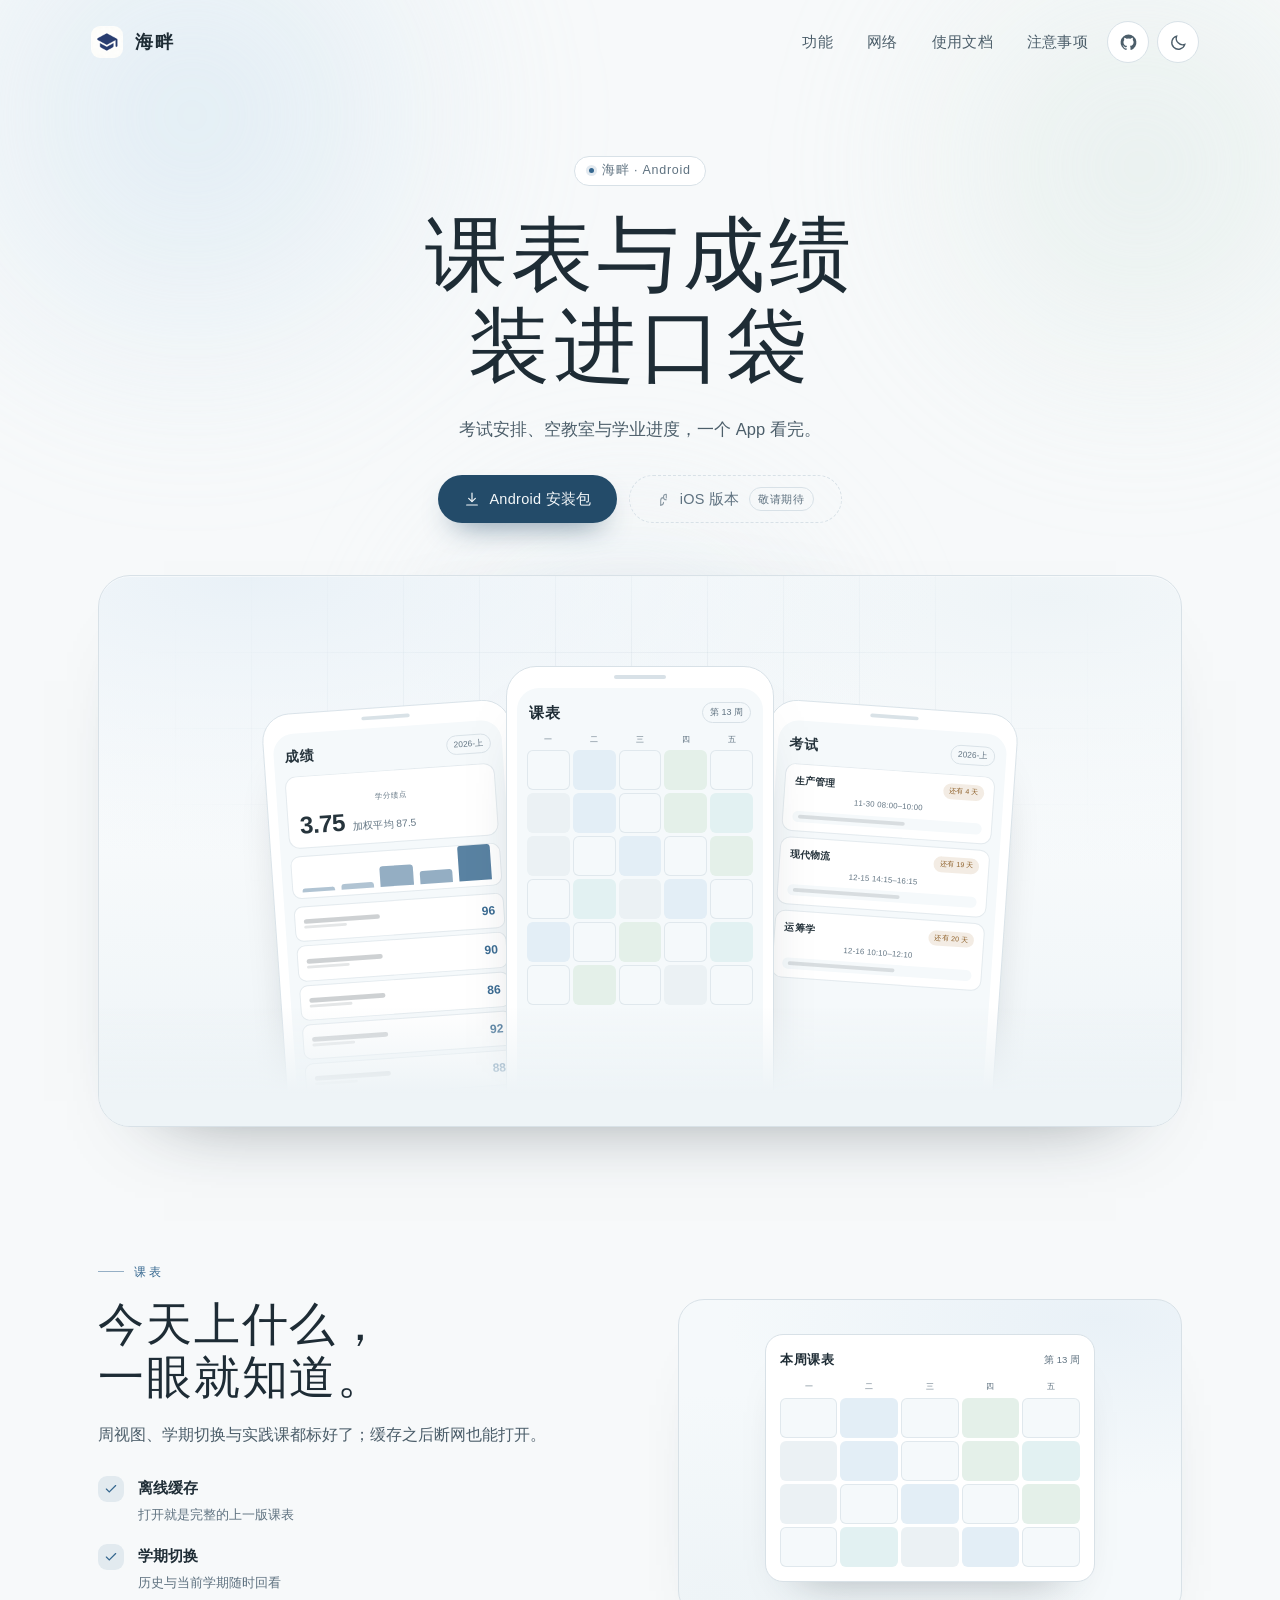
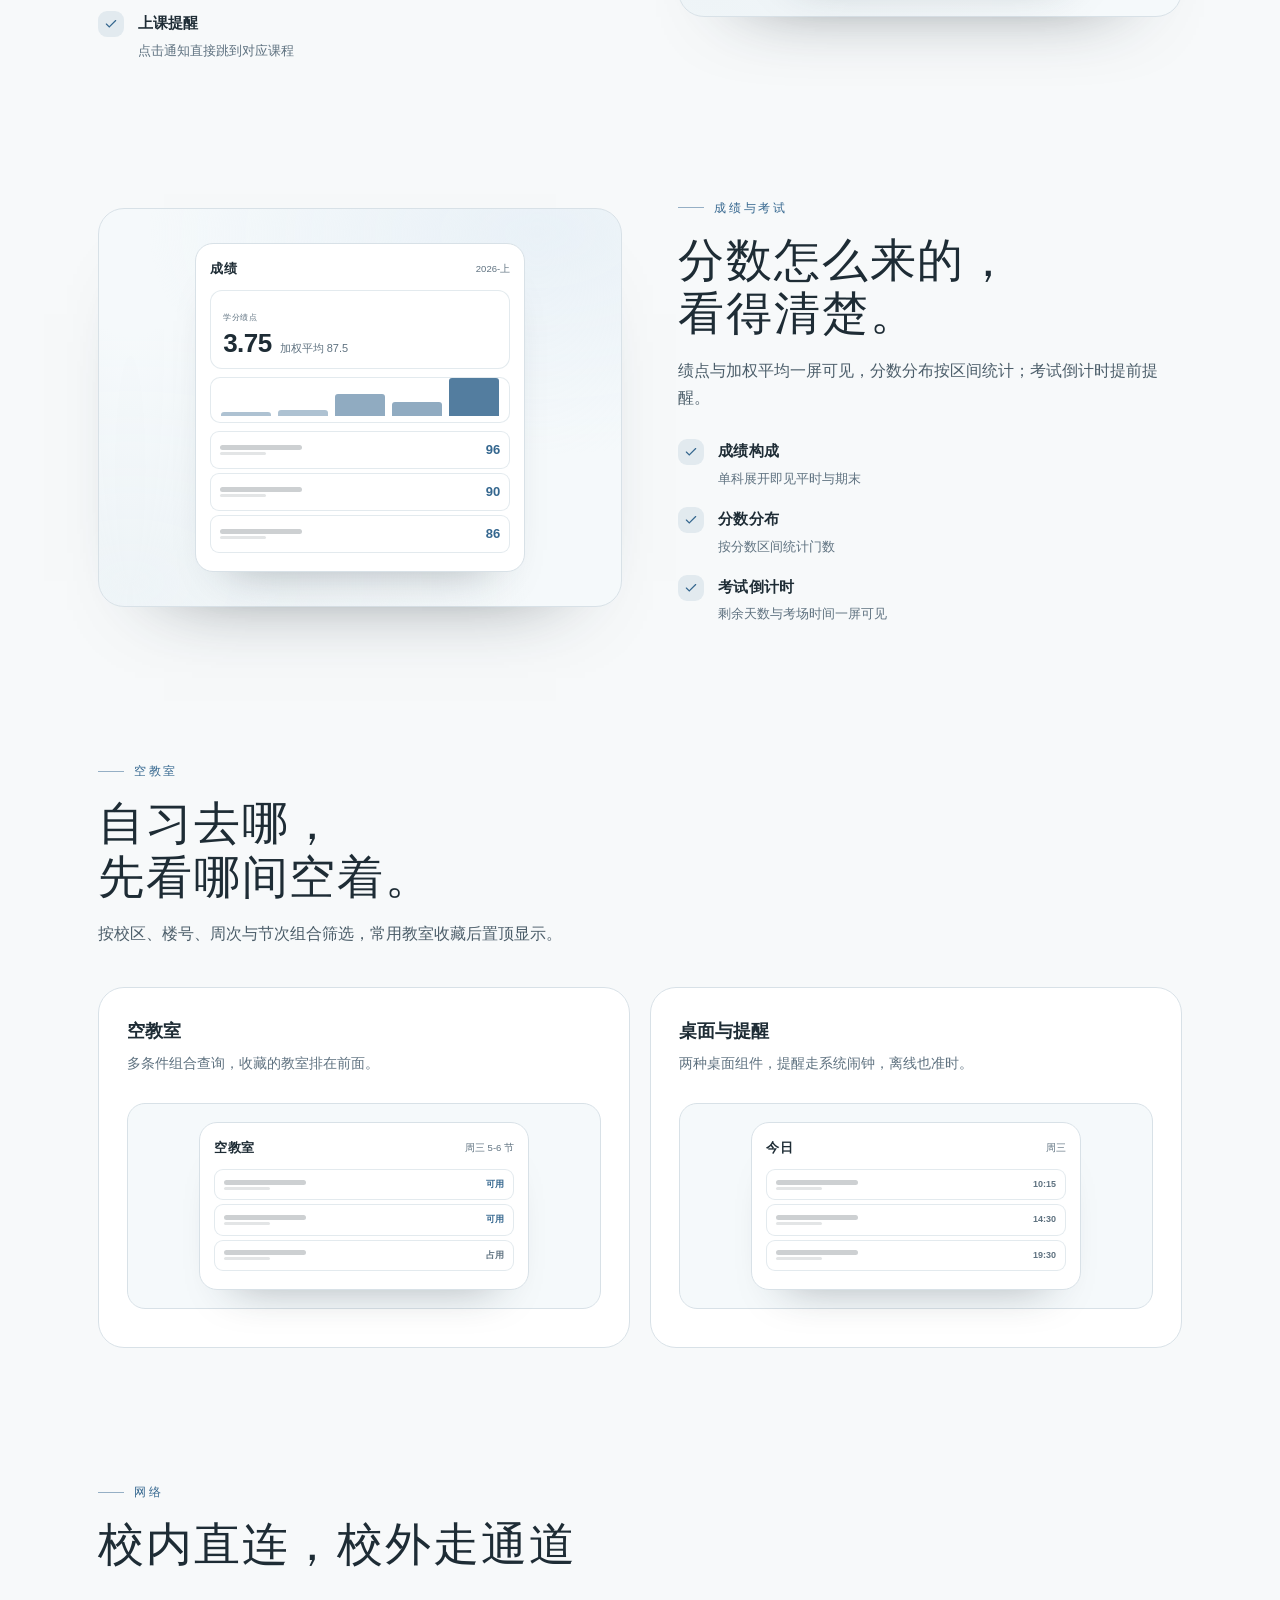
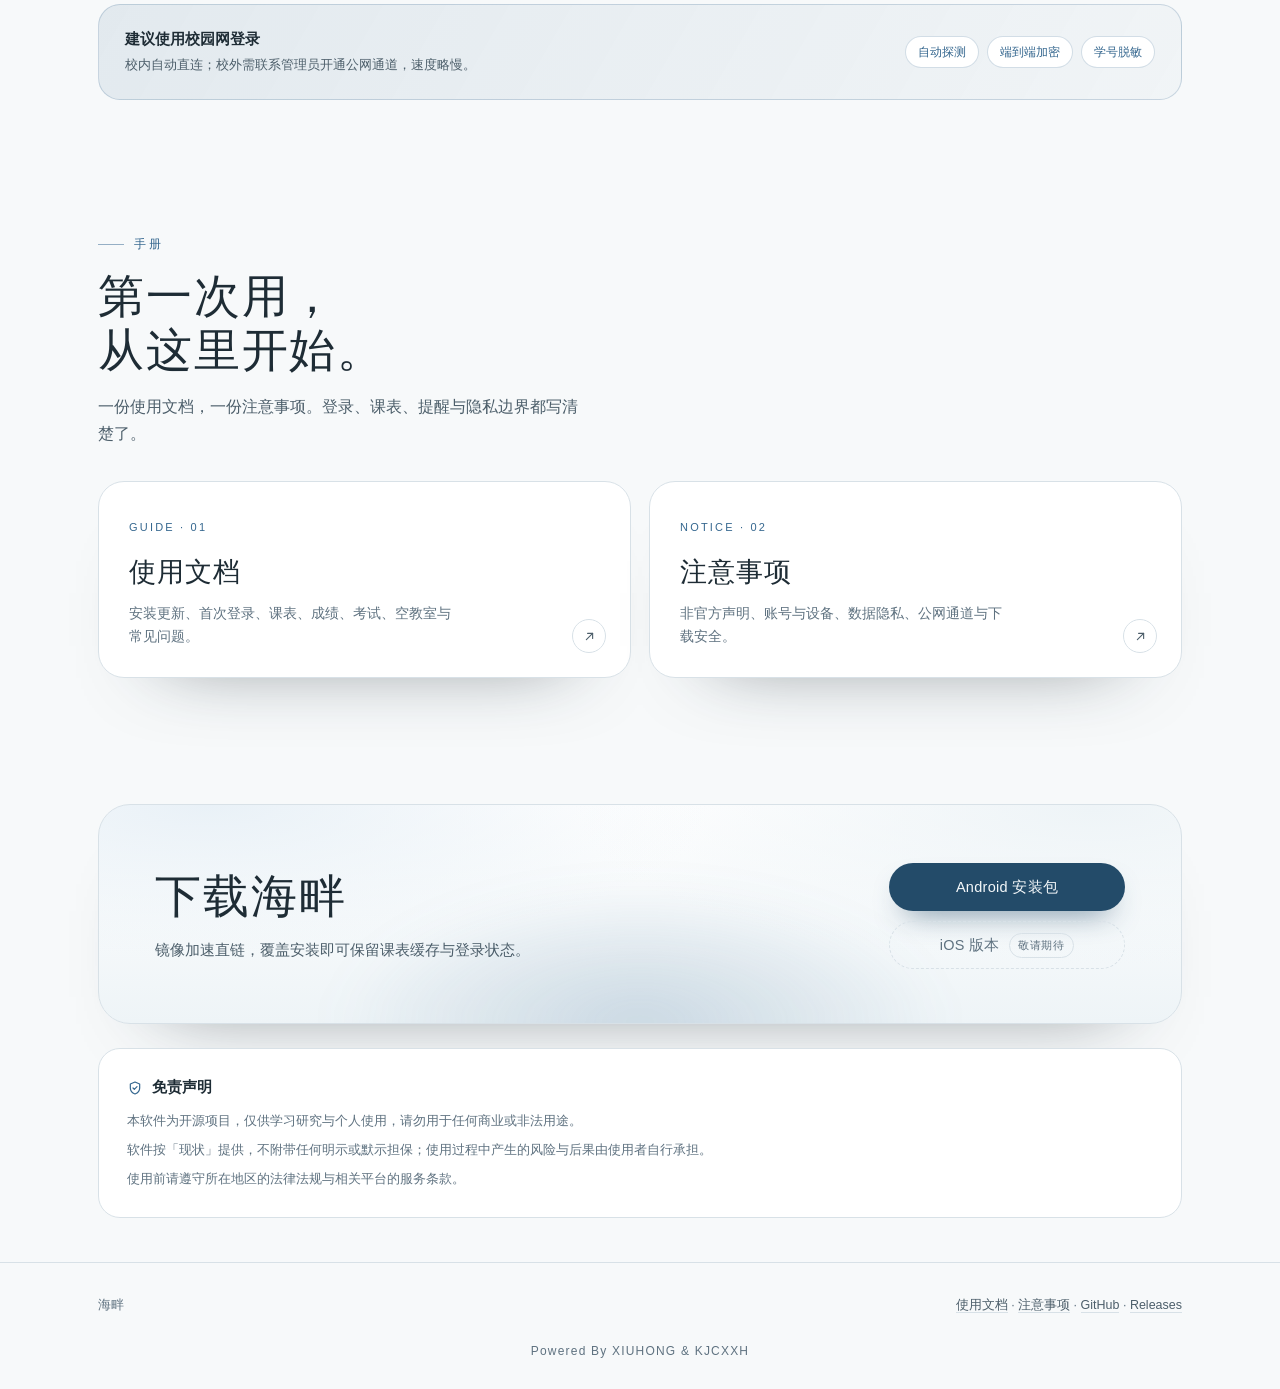
==== commit 45442ba8: "feat: 调整下载卡片排版，移除版本标签" ====
--- a/index.html
+++ b/index.html
@@ -318,8 +318,10 @@
     border-radius:999px;padding:5px 12px}
 
   /* 下载 */
-  .dl{position:relative;overflow:hidden;text-align:center;border-radius:32px;
-    padding:78px 28px 66px;
+  .dl{position:relative;overflow:hidden;border-radius:32px;
+    padding:58px 56px 54px;
+    display:flex;align-items:center;justify-content:space-between;gap:44px;
+    text-align:left;
     background:
       radial-gradient(80% 120% at 10% 0%,var(--mist),transparent 58%),
       radial-gradient(80% 120% at 92% 2%,var(--paper-2),transparent 60%),
@@ -328,13 +330,13 @@
   .dl::after{content:"";position:absolute;left:50%;bottom:-140px;width:620px;height:280px;
     transform:translateX(-50%);border-radius:50%;
     background:radial-gradient(closest-side,rgba(53,103,143,.20),transparent);
-    filter:blur(22px);pointer-events:none}
+    filter:blur(22px);pointer-events:none;z-index:0}
+  .dl-copy{position:relative;z-index:1;min-width:0}
   .dl h2{margin:0;font-size:clamp(30px,4.6vw,46px)}
-  .dl p{max-width:30em;margin:14px auto 0;color:var(--ink-2);font-size:14.5px}
-  .dl .acts{margin-top:30px}
-  .dl-meta{display:flex;gap:8px;justify-content:center;flex-wrap:wrap;margin-top:24px}
-  .dl-meta span{font-size:12px;color:var(--ink-3);border:1px solid var(--line);
-    border-radius:999px;padding:4px 12px;background:var(--card)}
+  .dl p{max-width:32em;margin:14px 0 0;color:var(--ink-2);font-size:14.5px}
+  .dl-actions{position:relative;z-index:1;flex:0 0 auto;
+    display:flex;flex-direction:column;gap:10px;width:236px}
+  .dl-actions .btn{width:100%}
 
   /* 免责声明 */
   .policy{margin-top:24px;border-radius:22px;padding:26px 28px;
@@ -390,7 +392,11 @@
     .duo{grid-template-columns:1fr;gap:14px;margin-top:26px}
     .points{margin-top:22px;gap:14px}
     .net{padding:18px}
-    .dl{padding:52px 18px 44px;border-radius:24px}
+    .dl{padding:44px 22px 40px;border-radius:24px;
+      flex-direction:column;text-align:center;gap:26px}
+    .dl p{margin-left:auto;margin-right:auto}
+    .dl-actions{width:100%;max-width:320px}
+    .dl-actions .btn{flex:0 0 auto;min-height:48px}
   }
   /* ── 导航链接、阅读进度与跳到正文 ── */
   .skip{position:fixed;left:14px;top:-64px;z-index:100;padding:10px 16px;
@@ -794,13 +800,14 @@
   <section id="download">
     <div class="wrap">
       <div class="dl reveal">
-        <h2>下载海畔</h2>
-        <p>镜像加速直链，覆盖安装即可保留课表缓存与登录状态。</p>
-        <div class="acts">
+        <div class="dl-copy">
+          <h2>下载海畔</h2>
+          <p>镜像加速直链，覆盖安装即可保留课表缓存与登录状态。</p>
+        </div>
+        <div class="dl-actions">
           <a class="btn primary" id="dl-main" href="#">Android 安装包</a>
           <span class="btn soon">iOS 版本 <em>敬请期待</em></span>
         </div>
-        <div class="dl-meta"><span>最新版</span><span>Android</span><span>arm64</span><span>约 23 MB</span></div>
       </div>
 
       <div class="policy reveal">
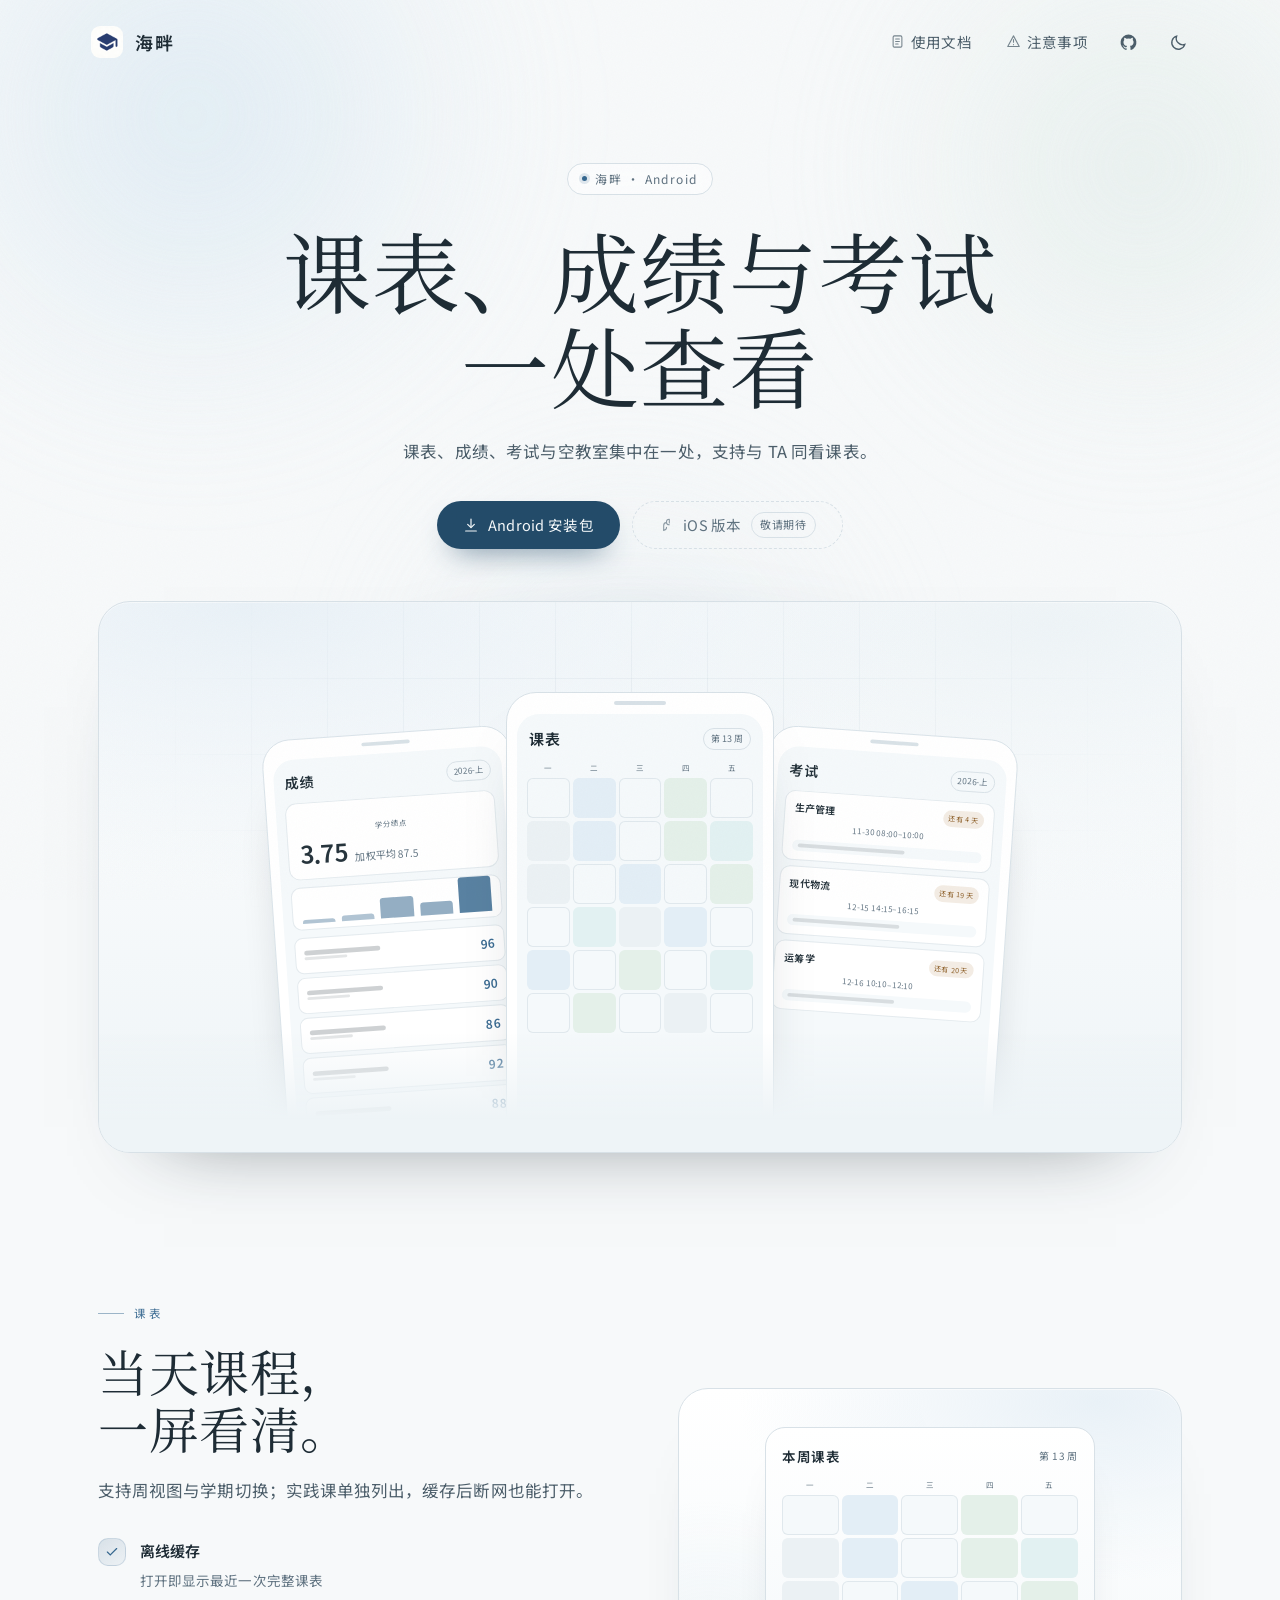
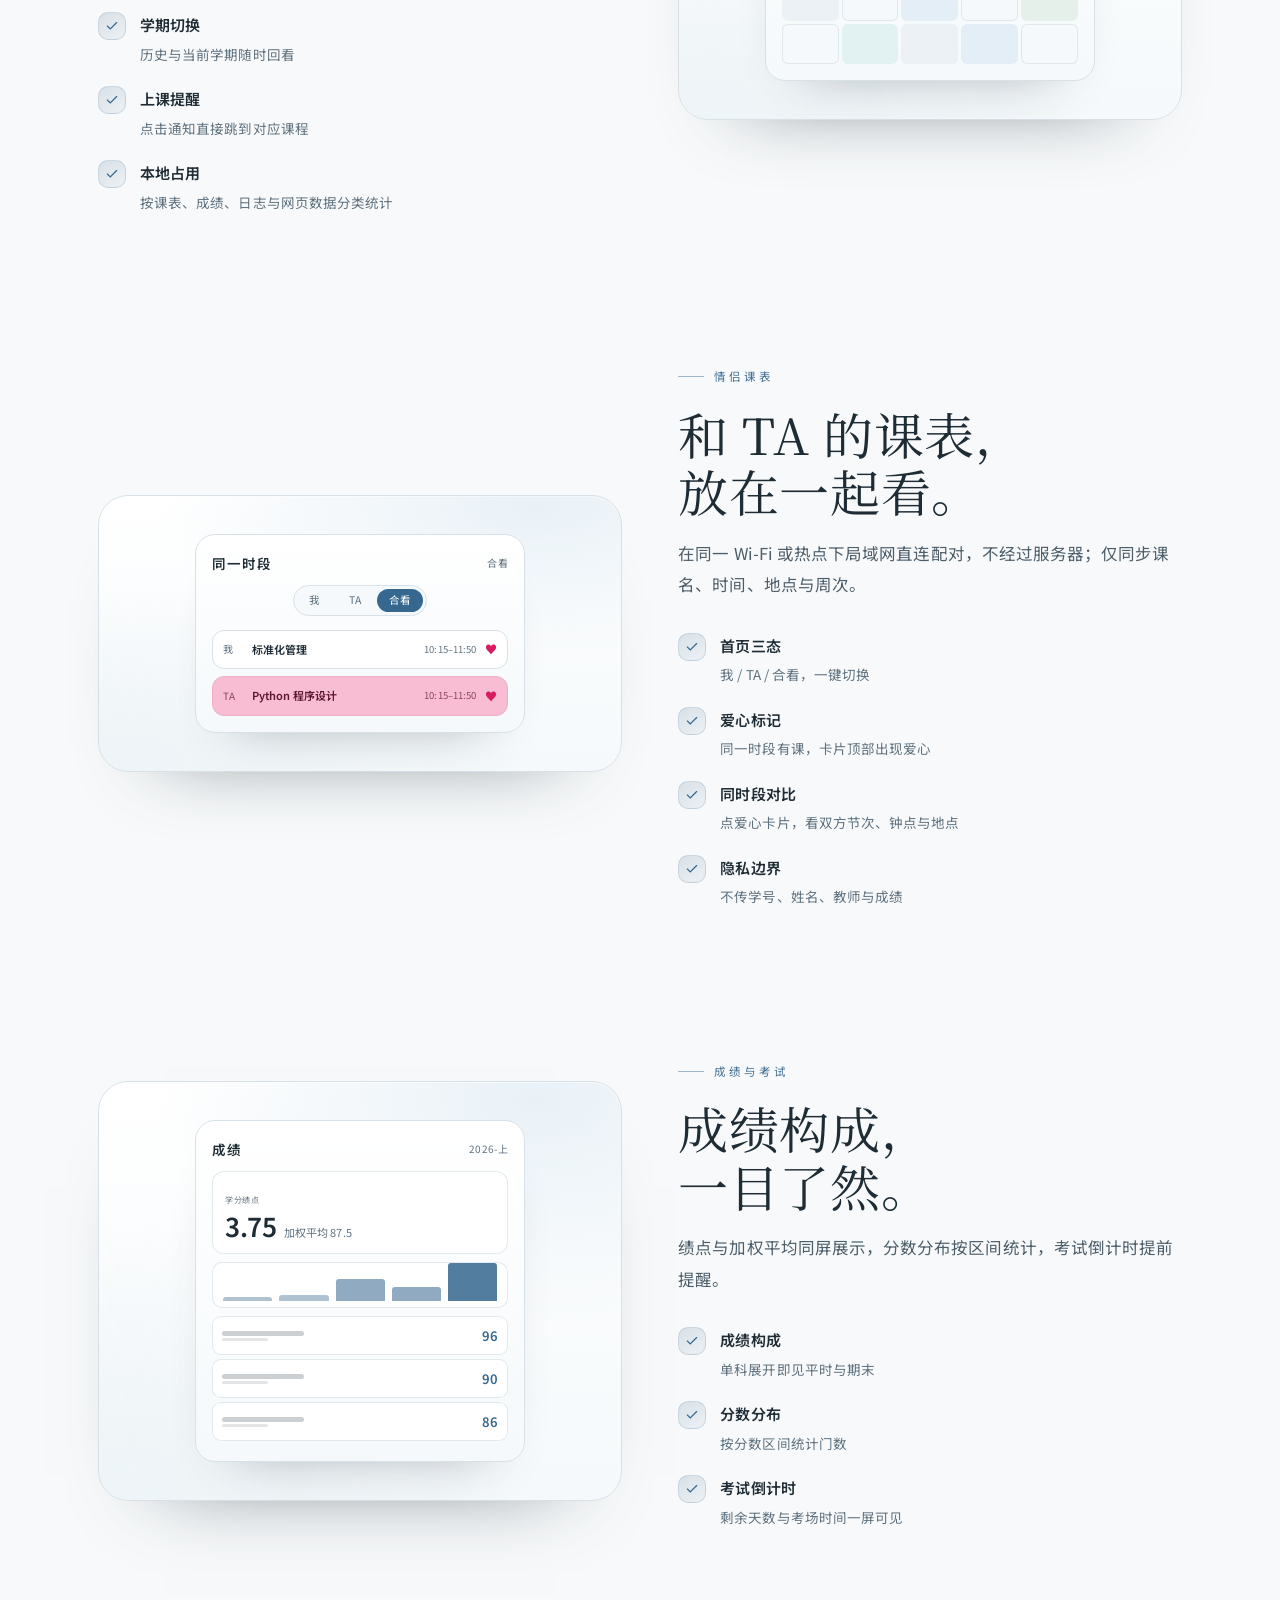
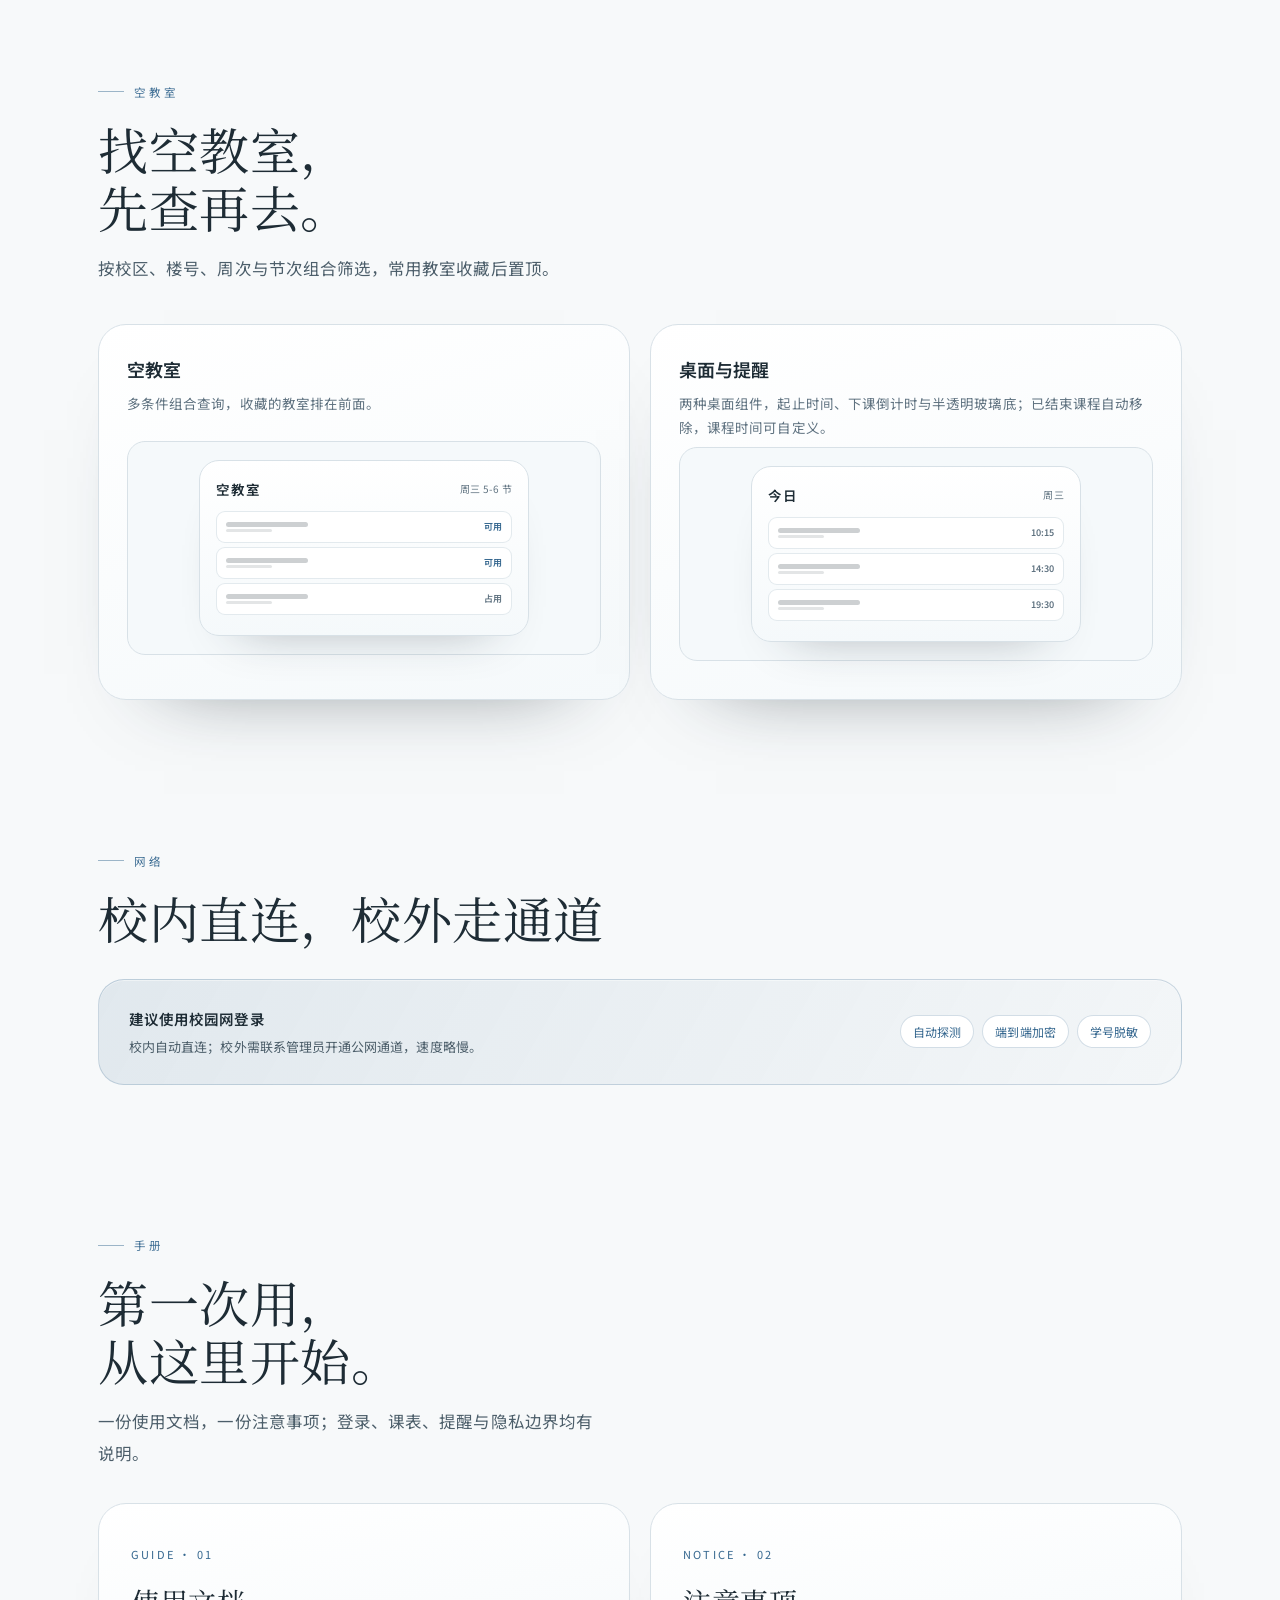
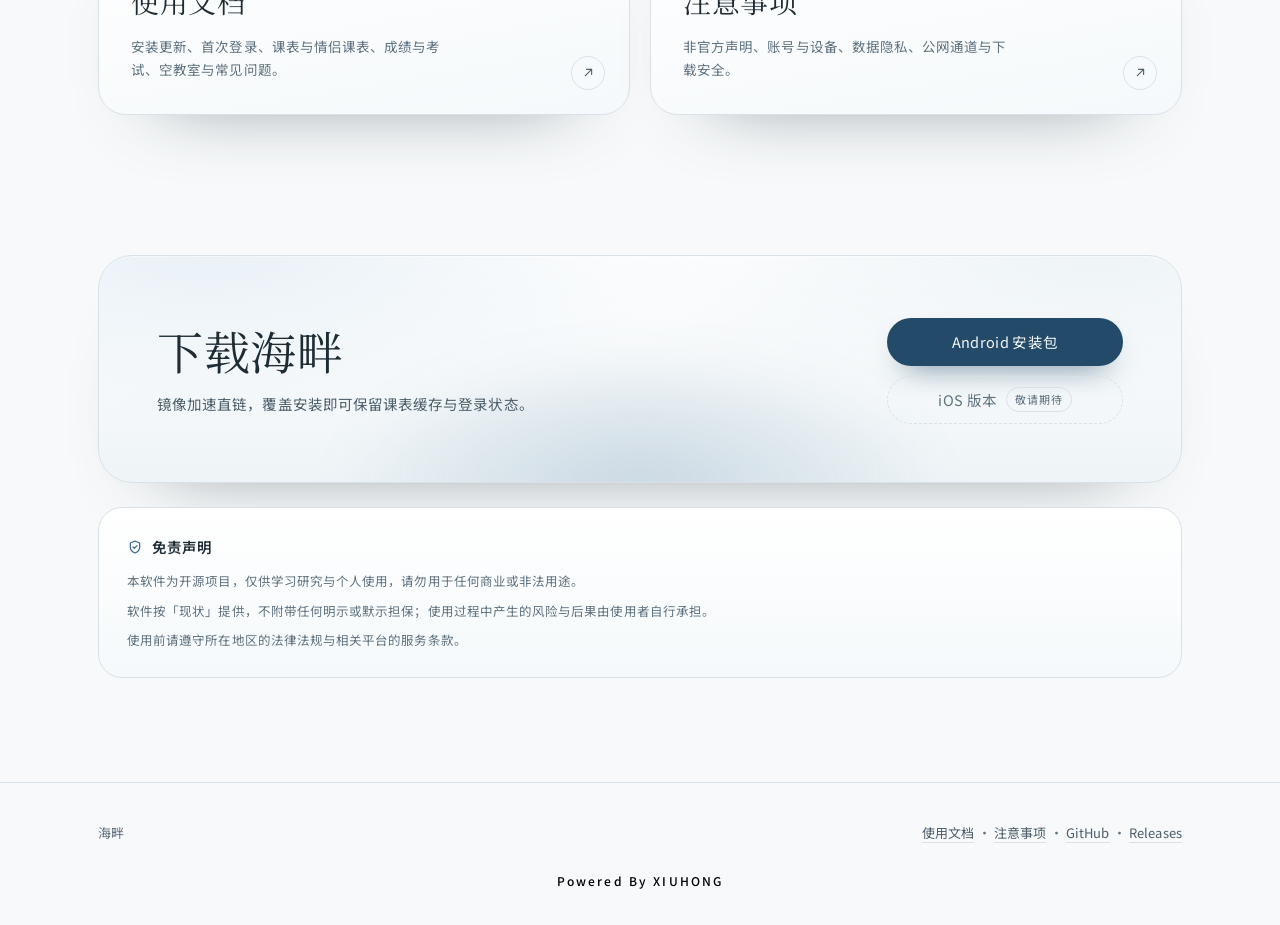
==== commit 4df76159: "feat: 官网视觉升级并启用 Google Fonts" ====
--- a/index.html
+++ b/index.html
@@ -4,8 +4,13 @@
 <meta charset="utf-8">
 <meta name="viewport" content="width=device-width, initial-scale=1">
 <title>海畔·课表APP</title>
-<meta name="description" content="海畔：课表、成绩、考试与空教室，装进口袋。">
+<meta name="description" content="海畔：面向 Android 的课表、成绩、考试与空教室工具，支持局域网情侣课表。">
 <link rel="icon" type="image/png" href="[data-uri]">
+<link rel="preconnect" href="https://fonts.googleapis.com">
+<link rel="preconnect" href="https://fonts.gstatic.com" crossorigin>
+<!-- Google Fonts：思源黑体 / 思源宋体；非阻塞加载，网络不可用时自动回退到系统字体 -->
+<link rel="stylesheet" media="print" onload="this.media='all'" href="https://fonts.googleapis.com/css2?family=Noto+Sans+SC:wght@100..900&family=Noto+Serif+SC:wght@200..900&display=swap">
+<noscript><link rel="stylesheet" href="https://fonts.googleapis.com/css2?family=Noto+Sans+SC:wght@100..900&family=Noto+Serif+SC:wght@200..900&display=swap"></noscript>
 <link rel="apple-touch-icon" href="[data-uri]">
 <style>
   :root{
@@ -26,8 +31,8 @@
     --glass:rgba(255,255,255,.55);
     --glass-line:rgba(30,44,53,.08);
     --shadow:0 40px 80px -66px rgba(30,44,53,.7);
-    --sans:"PingFang SC","Hiragino Sans GB","Microsoft YaHei","Noto Sans SC",sans-serif;
-    --serif:"Songti SC","Noto Serif SC","Source Han Serif SC","STSong","SimSun",serif;
+    --sans:"Noto Sans SC","PingFang SC","HarmonyOS Sans SC","Hiragino Sans GB","Microsoft YaHei",sans-serif;
+    --serif:"Noto Serif SC","Songti SC","Source Han Serif SC","STSong","SimSun",serif;
     --max:1140px;
     --ease:cubic-bezier(.22,.68,.16,1);
   }
@@ -111,17 +116,18 @@
   .brand b{font-family:var(--sans);font-weight:600;font-size:18px;
     letter-spacing:.12em;color:var(--ink)}
   .tools{display:flex;align-items:center;gap:8px;margin-left:4px}
-  .gh{width:42px;height:42px;display:grid;place-items:center;border:1px solid var(--line);
-    border-radius:999px;background:var(--card);color:var(--ink-2);text-decoration:none;
-    transition:background .3s,color .3s,border-color .3s,transform .4s var(--ease)}
-  .gh:hover{color:var(--deep);border-color:var(--blue);transform:translateY(-1px)}
+  /* 图标本身不加外圈，只保留点击热区与颜色反馈 */
+  .gh{width:42px;height:42px;display:grid;place-items:center;border:0;
+    border-radius:0;background:none;color:var(--ink-2);text-decoration:none;
+    transition:color .3s,transform .4s var(--ease)}
+  .gh:hover{color:var(--deep);transform:translateY(-1px)}
   .gh svg{width:19px;height:19px}
   .theme{
     position:relative;width:42px;height:42px;display:grid;place-items:center;
-    border:1px solid var(--line);border-radius:999px;background:var(--card);
+    border:0;border-radius:0;background:none;
     color:var(--ink-2);cursor:pointer;padding:0;
-    transition:background .3s,color .3s,border-color .3s,transform .5s var(--ease)}
-  .theme:hover{color:var(--deep);border-color:var(--blue);transform:rotate(18deg)}
+    transition:color .3s,transform .5s var(--ease)}
+  .theme:hover{color:var(--deep);transform:rotate(18deg)}
   .theme svg{width:19px;height:19px;position:absolute;
     transition:opacity .35s var(--ease),transform .5s var(--ease)}
   .theme .sun{opacity:0;transform:scale(.6) rotate(40deg)}
@@ -352,7 +358,7 @@
     font-size:12.5px;color:var(--ink-3)}
   .foot a{color:var(--ink-2);text-decoration:none;border-bottom:1px solid var(--line)}
   .foot a:hover{color:var(--blue);border-color:var(--blue)}
-  .powered{margin:24px 0 0;text-align:center;font-size:12px;color:var(--ink-3);
+  .powered{margin:24px 0 0;text-align:center;font-size:12px;color:#000;
     letter-spacing:.1em}
 
   /* 动效 */
@@ -404,9 +410,11 @@
     font-size:13px;transition:top .25s var(--ease)}
   .skip:focus{top:10px}
   .navlinks{display:flex;align-items:center;gap:4px;margin-left:auto}
-  .navlinks a{position:relative;padding:10px 15px;border-radius:999px;font-size:14.5px;
+  .navlinks a{position:relative;display:inline-flex;align-items:center;gap:6px;
+    padding:10px 15px;border-radius:999px;font-size:14.5px;
     color:var(--ink-2);text-decoration:none;letter-spacing:.02em;
     transition:color .25s,background-color .25s}
+  .navlinks a svg{width:15px;height:15px;flex:none;opacity:.75}
   .navlinks a::after{content:"";position:absolute;left:15px;right:15px;bottom:6px;
     height:1px;background:currentColor;transform:scaleX(0);transform-origin:left;
     opacity:.6;transition:transform .35s var(--ease)}
@@ -519,6 +527,137 @@
     *{transition:none!important;animation:none!important}
     .reveal{opacity:1;transform:none;filter:none}
   }
+  /* 情侣课表 mock */
+  .couple-switch{display:flex;gap:4px;width:max-content;margin:0 auto 14px;padding:3px;
+    border-radius:999px;background:var(--panel);border:1px solid var(--line)}
+  .couple-switch i{font-style:normal;font-size:10.5px;line-height:1;padding:6px 12px;
+    border-radius:999px;color:var(--ink-3)}
+  .couple-switch i.on{background:var(--blue);color:#fff}
+  .couple-row{display:flex;align-items:center;gap:9px;margin-top:7px;padding:9px 10px;
+    border-radius:12px;background:var(--card);border:1px solid var(--line)}
+  .couple-row .who{flex:none;width:20px;font-size:10px;color:var(--ink-3)}
+  .couple-row .nm{font-size:11px;font-weight:600;color:var(--ink);
+    white-space:nowrap;overflow:hidden;text-overflow:ellipsis}
+  .couple-row .mt{margin-left:auto;font-size:9.5px;color:var(--ink-3);white-space:nowrap}
+  .couple-row .heart{flex:none;font-size:12px;line-height:1;color:#d81b60}
+  /* TA 课程：中等粉色填充，普通课程不再使用粉色 */
+  .couple-row.ta{background:#f8bdd2;border-color:#eeb0c9}
+  .couple-row.ta .who,.couple-row.ta .mt{color:#8a4262}
+  .couple-row.ta .nm{color:#5c1631}
+  html[data-theme="dark"] .couple-row.ta{background:#55202f;border-color:#6d2a3c}
+  html[data-theme="dark"] .couple-row.ta .who,
+  html[data-theme="dark"] .couple-row.ta .mt{color:#e6aec4}
+  html[data-theme="dark"] .couple-row.ta .nm{color:#f6c6d8}
+
+  /* ══════════ V3 精修：编辑式排版 / 玻璃质感 / 细腻动效 ══════════ */
+  html{scroll-padding-top:96px}
+  body{font-size:16.5px;line-height:1.78;letter-spacing:.004em;
+    font-feature-settings:"kern" 1,"liga" 1}
+  ::selection{background:rgba(53,103,143,.16)}
+  h1,h2,h3{text-wrap:balance}
+  p,.lead,.sub,.points span,.guide p,.net span,.hero .sub{text-wrap:pretty}
+
+  /* 首屏 */
+  .hero{padding-top:78px}
+  .badge{height:32px;font-size:12px;letter-spacing:.12em;
+    background:var(--glass);-webkit-backdrop-filter:blur(8px);backdrop-filter:blur(8px)}
+  .badge i{animation:badgePulse 3s var(--ease) infinite}
+  @keyframes badgePulse{
+    0%,100%{box-shadow:0 0 0 3px rgba(53,103,143,.14)}
+    50%{box-shadow:0 0 0 6px rgba(53,103,143,.06)}
+  }
+  h1{font-size:clamp(44px,7vw,88px);line-height:1.05;letter-spacing:.015em;margin-top:28px}
+  .hero .sub{margin-top:22px;max-width:31em;font-size:16.5px;line-height:1.85;letter-spacing:.01em}
+  .acts{margin-top:34px}
+
+  /* 分节节奏 */
+  section{padding:clamp(96px,11vw,140px) 0 0}
+  .kicker{font-size:11.5px;letter-spacing:.26em;opacity:.92}
+  h2{font-size:clamp(32px,4.2vw,50px);line-height:1.15;letter-spacing:.012em;margin-top:18px}
+  .lead{margin-top:18px;font-size:16.5px;line-height:1.9;max-width:32.5em}
+  .points{margin-top:32px;gap:18px}
+  .points li{align-items:flex-start;transition:transform .45s var(--ease)}
+  .points li:hover{transform:translateX(4px)}
+  .points .dot{width:28px;height:28px;border-radius:10px;
+    background:linear-gradient(145deg,rgba(53,103,143,.16),rgba(53,103,143,.05));
+    border:1px solid rgba(53,103,143,.16)}
+  .points b{font-size:15px;letter-spacing:.01em}
+  .points span{font-size:13.5px;line-height:1.7}
+
+  /* 卡片：顶部高光 + 细腻投影 */
+  .art{padding:38px;border-radius:30px;
+    background:
+      radial-gradient(120% 90% at 84% 4%,var(--mist),transparent 60%),
+      radial-gradient(120% 100% at 6% 96%,var(--paper-2),transparent 62%),
+      linear-gradient(180deg,var(--card),var(--panel));
+    box-shadow:var(--shadow),inset 0 1px 0 rgba(255,255,255,.55);
+    transition:transform .7s var(--ease),box-shadow .7s var(--ease)}
+  .art:hover{box-shadow:0 46px 90px -64px rgba(30,44,53,.62),
+    inset 0 1px 0 rgba(255,255,255,.6)}
+  .panel{border-radius:20px;padding:16px;
+    background:linear-gradient(180deg,var(--card),var(--panel));
+    box-shadow:0 28px 52px -40px rgba(30,44,53,.42),
+      inset 0 1px 0 rgba(255,255,255,.6);
+    transition:transform .6s var(--ease),box-shadow .6s var(--ease)}
+  .art:hover .panel{transform:translateY(-4px)}
+  .panel .ttl b{font-size:13.5px;letter-spacing:.06em}
+  .panel .ttl span{font-size:10px;letter-spacing:.04em}
+
+  .duo .mini{border-radius:28px;
+    background:linear-gradient(165deg,var(--card),var(--panel));
+    box-shadow:var(--shadow);
+    transition:transform .55s var(--ease),border-color .35s,box-shadow .55s var(--ease)}
+  .duo .mini:hover{border-color:rgba(53,103,143,.3)}
+
+  .net{border-radius:26px;padding:26px 30px;
+    background:linear-gradient(120deg,rgba(53,103,143,.11),rgba(53,103,143,.02));
+    box-shadow:inset 0 1px 0 rgba(255,255,255,.4)}
+
+  .dl{border-radius:34px;padding:62px 58px 58px;
+    box-shadow:var(--shadow),inset 0 1px 0 rgba(255,255,255,.5)}
+  .guides{gap:20px}
+  .guide{border-radius:28px;padding:34px 32px 32px;
+    background:linear-gradient(170deg,var(--card),var(--panel))}
+  .guide h3{font-size:28px;letter-spacing:.02em}
+  .guide p{font-size:13.5px;line-height:1.72}
+  .policy{border-radius:24px;background:linear-gradient(180deg,var(--card),var(--panel))}
+
+  /* 页脚收束 */
+  footer{margin-top:104px;padding:38px 0 34px}
+  .foot{font-size:13px;letter-spacing:.01em}
+  .powered{margin-top:26px;font-size:12px;letter-spacing:.18em;font-weight:500;color:#000}
+
+  /* 纸张颗粒：非常轻，只负责质感 */
+  body::after{content:"";position:fixed;inset:0;z-index:1;pointer-events:none;
+    opacity:.028;mix-blend-mode:multiply;background-size:180px 180px;
+    background-image:url("data:image/svg+xml,%3Csvg xmlns='http://www.w3.org/2000/svg' width='180' height='180'%3E%3Cfilter id='n'%3E%3CfeTurbulence type='fractalNoise' baseFrequency='.8' numOctaves='2'/%3E%3C/filter%3E%3Crect width='100%25' height='100%25' filter='url(%23n)'/%3E%3C/svg%3E")}
+  html[data-theme="dark"] body::after{mix-blend-mode:screen;opacity:.045}
+
+  /* 入场：列表逐条错峰出现 */
+  .reveal{transform:translateY(26px);filter:blur(7px)}
+  .reveal .points li{opacity:0;transform:translateY(12px);
+    transition:opacity .7s var(--ease),transform .7s var(--ease)}
+  .reveal.in .points li{opacity:1;transform:none}
+  .reveal.in .points li:nth-child(2){transition-delay:.07s}
+  .reveal.in .points li:nth-child(3){transition-delay:.14s}
+  .reveal.in .points li:nth-child(4){transition-delay:.21s}
+  .reveal.in .points li:nth-child(5){transition-delay:.28s}
+  @media (prefers-reduced-motion:reduce){
+    .reveal .points li{opacity:1;transform:none}
+    body::after{display:none}
+  }
+
+  /* 移动端排版 */
+  @media (max-width:700px){
+    body{font-size:16px;line-height:1.75}
+    section{padding:88px 0 0}
+    h1{font-size:clamp(38px,11vw,52px)}
+    .hero .sub{font-size:15px;line-height:1.8}
+    h2{font-size:clamp(28px,8vw,36px)}
+    .art{padding:24px;border-radius:24px}
+    .guide{padding:26px 22px}
+    .powered{font-size:11.5px}
+  }
 </style>
 <script>
   try{
@@ -538,10 +677,8 @@
   <div class="nav">
     <a class="brand" href="#top"><img class="logo" src="[data-uri]" alt="海畔"><b>海畔</b></a>
     <nav class="navlinks" aria-label="主导航">
-      <a href="#features">功能</a>
-      <a href="#network">网络</a>
-      <a href="docs.html">使用文档</a>
-      <a href="notes.html">注意事项</a>
+      <a href="docs.html"><svg viewBox="0 0 24 24" fill="none" stroke="currentColor" stroke-width="1.7" stroke-linecap="round" stroke-linejoin="round"><rect x="5" y="3" width="14" height="18" rx="2"/><path d="M9 8h6M9 12h6M9 16h4"/></svg>使用文档</a>
+      <a href="notes.html"><svg viewBox="0 0 24 24" fill="none" stroke="currentColor" stroke-width="1.7" stroke-linecap="round" stroke-linejoin="round"><path d="M12 3 2.8 20h18.4Z"/><path d="M12 9v4M12 17h.01"/></svg>注意事项</a>
     </nav>
     <div class="tools">
       <button class="menu-btn" id="menuBtn" aria-label="打开菜单" aria-expanded="false" aria-controls="mobileMenu">
@@ -561,8 +698,6 @@
 
 <div class="mobile-menu" id="mobileMenu" aria-hidden="true">
   <nav class="m-nav" aria-label="移动端导航">
-    <a href="#features"><span>功能</span><small aria-hidden="true">FEATURES</small></a>
-    <a href="#network"><span>网络</span><small aria-hidden="true">NETWORK</small></a>
     <a href="docs.html"><span>使用文档</span><small aria-hidden="true">GUIDE</small></a>
     <a href="notes.html"><span>注意事项</span><small aria-hidden="true">NOTICE</small></a>
     <a href="#download"><span>下载</span><small aria-hidden="true">DOWNLOAD</small></a>
@@ -578,8 +713,8 @@
     <span class="hero-spot" id="heroSpot" aria-hidden="true"></span>
     <div class="wrap">
       <span class="badge reveal"><i></i>海畔 · Android</span>
-      <h1 class="reveal d1"><span class="h1-line"><span>课表与成绩</span></span><span class="h1-line"><span>装进口袋</span></span></h1>
-      <p class="sub reveal d2">考试安排、空教室与学业进度，一个 App 看完。</p>
+      <h1 class="reveal d1"><span class="h1-line"><span>课表、成绩与考试</span></span><span class="h1-line"><span>一处查看</span></span></h1>
+      <p class="sub reveal d2">课表、成绩、考试与空教室集中在一处，支持与 TA 同看课表。</p>
       <div class="acts reveal d2">
         <a class="btn primary" id="dl-hero" href="#download">
           <svg viewBox="0 0 24 24" fill="none" stroke="currentColor" stroke-width="1.8" stroke-linecap="round" stroke-linejoin="round"><path d="M12 3v12"/><path d="m7 11 5 5 5-5"/><path d="M4 21h16"/></svg>
@@ -669,12 +804,13 @@
     <div class="wrap split">
       <div class="txt reveal">
         <span class="kicker">课表</span>
-        <h2>今天上什么，<br>一眼就知道。</h2>
-        <p class="lead">周视图、学期切换与实践课都标好了；缓存之后断网也能打开。</p>
+        <h2>当天课程，<br>一屏看清。</h2>
+        <p class="lead">支持周视图与学期切换；实践课单独列出，缓存后断网也能打开。</p>
         <ul class="points">
-          <li><span class="dot"><svg viewBox="0 0 24 24" fill="none" stroke="currentColor" stroke-width="2" stroke-linecap="round"><path d="M20 6 9 17l-5-5"/></svg></span><div><b>离线缓存</b><span>打开就是完整的上一版课表</span></div></li>
+          <li><span class="dot"><svg viewBox="0 0 24 24" fill="none" stroke="currentColor" stroke-width="2" stroke-linecap="round"><path d="M20 6 9 17l-5-5"/></svg></span><div><b>离线缓存</b><span>打开即显示最近一次完整课表</span></div></li>
           <li><span class="dot"><svg viewBox="0 0 24 24" fill="none" stroke="currentColor" stroke-width="2" stroke-linecap="round"><path d="M20 6 9 17l-5-5"/></svg></span><div><b>学期切换</b><span>历史与当前学期随时回看</span></div></li>
           <li><span class="dot"><svg viewBox="0 0 24 24" fill="none" stroke="currentColor" stroke-width="2" stroke-linecap="round"><path d="M20 6 9 17l-5-5"/></svg></span><div><b>上课提醒</b><span>点击通知直接跳到对应课程</span></div></li>
+          <li><span class="dot"><svg viewBox="0 0 24 24" fill="none" stroke="currentColor" stroke-width="2" stroke-linecap="round"><path d="M20 6 9 17l-5-5"/></svg></span><div><b>本地占用</b><span>按课表、成绩、日志与网页数据分类统计</span></div></li>
         </ul>
       </div>
       <div class="art reveal d1">
@@ -692,12 +828,46 @@
     </div>
   </section>
 
+  <section id="couple">
+    <div class="wrap split flip">
+      <div class="txt reveal">
+        <span class="kicker">情侣课表</span>
+        <h2>和 TA 的课表，<br>放在一起看。</h2>
+        <p class="lead">在同一 Wi-Fi 或热点下局域网直连配对，不经过服务器；仅同步课名、时间、地点与周次。</p>
+        <ul class="points">
+          <li><span class="dot"><svg viewBox="0 0 24 24" fill="none" stroke="currentColor" stroke-width="2" stroke-linecap="round"><path d="M20 6 9 17l-5-5"/></svg></span><div><b>首页三态</b><span>我 / TA / 合看，一键切换</span></div></li>
+          <li><span class="dot"><svg viewBox="0 0 24 24" fill="none" stroke="currentColor" stroke-width="2" stroke-linecap="round"><path d="M20 6 9 17l-5-5"/></svg></span><div><b>爱心标记</b><span>同一时段有课，卡片顶部出现爱心</span></div></li>
+          <li><span class="dot"><svg viewBox="0 0 24 24" fill="none" stroke="currentColor" stroke-width="2" stroke-linecap="round"><path d="M20 6 9 17l-5-5"/></svg></span><div><b>同时段对比</b><span>点爱心卡片，看双方节次、钟点与地点</span></div></li>
+          <li><span class="dot"><svg viewBox="0 0 24 24" fill="none" stroke="currentColor" stroke-width="2" stroke-linecap="round"><path d="M20 6 9 17l-5-5"/></svg></span><div><b>隐私边界</b><span>不传学号、姓名、教师与成绩</span></div></li>
+        </ul>
+      </div>
+      <div class="art reveal d1">
+        <div class="panel">
+          <div class="ttl"><b>同一时段</b><span>合看</span></div>
+          <div class="couple-switch"><i>我</i><i>TA</i><i class="on">合看</i></div>
+          <div class="couple-row">
+            <span class="who">我</span>
+            <span class="nm">标准化管理</span>
+            <span class="mt">10:15–11:50</span>
+            <span class="heart">♥</span>
+          </div>
+          <div class="couple-row ta">
+            <span class="who">TA</span>
+            <span class="nm">Python 程序设计</span>
+            <span class="mt">10:15–11:50</span>
+            <span class="heart">♥</span>
+          </div>
+        </div>
+      </div>
+    </div>
+  </section>
+
   <section>
     <div class="wrap split flip">
       <div class="txt reveal">
         <span class="kicker">成绩与考试</span>
-        <h2>分数怎么来的，<br>看得清楚。</h2>
-        <p class="lead">绩点与加权平均一屏可见，分数分布按区间统计；考试倒计时提前提醒。</p>
+        <h2>成绩构成，<br>一目了然。</h2>
+        <p class="lead">绩点与加权平均同屏展示，分数分布按区间统计，考试倒计时提前提醒。</p>
         <ul class="points">
           <li><span class="dot"><svg viewBox="0 0 24 24" fill="none" stroke="currentColor" stroke-width="2" stroke-linecap="round"><path d="M20 6 9 17l-5-5"/></svg></span><div><b>成绩构成</b><span>单科展开即见平时与期末</span></div></li>
           <li><span class="dot"><svg viewBox="0 0 24 24" fill="none" stroke="currentColor" stroke-width="2" stroke-linecap="round"><path d="M20 6 9 17l-5-5"/></svg></span><div><b>分数分布</b><span>按分数区间统计门数</span></div></li>
@@ -721,8 +891,8 @@
     <div class="wrap">
       <div class="txt reveal">
         <span class="kicker">空教室</span>
-        <h2>自习去哪，<br>先看哪间空着。</h2>
-        <p class="lead">按校区、楼号、周次与节次组合筛选，常用教室收藏后置顶显示。</p>
+        <h2>找空教室，<br>先查再去。</h2>
+        <p class="lead">按校区、楼号、周次与节次组合筛选，常用教室收藏后置顶。</p>
       </div>
       <div class="duo">
         <div class="mini reveal">
@@ -739,7 +909,7 @@
         </div>
         <div class="mini reveal d1">
           <h3>桌面与提醒</h3>
-          <p>两种桌面组件，提醒走系统闹钟，离线也准时。</p>
+          <p>两种桌面组件，起止时间、下课倒计时与半透明玻璃底；已结束课程自动移除，课程时间可自定义。</p>
           <div class="art">
             <div class="panel">
               <div class="ttl"><b>今日</b><span>周三</span></div>
@@ -774,13 +944,13 @@
       <div class="txt reveal">
         <span class="kicker">手册</span>
         <h2>第一次用，<br>从这里开始。</h2>
-        <p class="lead">一份使用文档，一份注意事项。登录、课表、提醒与隐私边界都写清楚了。</p>
+        <p class="lead">一份使用文档，一份注意事项；登录、课表、提醒与隐私边界均有说明。</p>
       </div>
       <div class="guides">
         <a class="guide reveal" href="docs.html">
           <span class="g-k">GUIDE · 01</span>
           <h3>使用文档</h3>
-          <p>安装更新、首次登录、课表、成绩、考试、空教室与常见问题。</p>
+          <p>安装更新、首次登录、课表与情侣课表、成绩与考试、空教室与常见问题。</p>
           <span class="arrow" aria-hidden="true">
             <svg viewBox="0 0 24 24" fill="none" stroke="currentColor" stroke-width="1.8" stroke-linecap="round" stroke-linejoin="round"><path d="M7 17 17 7"/><path d="M9 7h8v8"/></svg>
           </span>
@@ -828,7 +998,7 @@
     <span>海畔</span>
     <span><a href="docs.html">使用文档</a> · <a href="notes.html">注意事项</a> · <a id="foot-repo" href="#" target="_blank" rel="noopener">GitHub</a> · <a id="foot-release" href="#" target="_blank" rel="noopener">Releases</a></span>
   </div>
-  <p class="powered">Powered By XIUHONG &amp; KJCXXH</p>
+  <p class="powered">Powered By XIUHONG</p>
 </footer>
 
 <script>
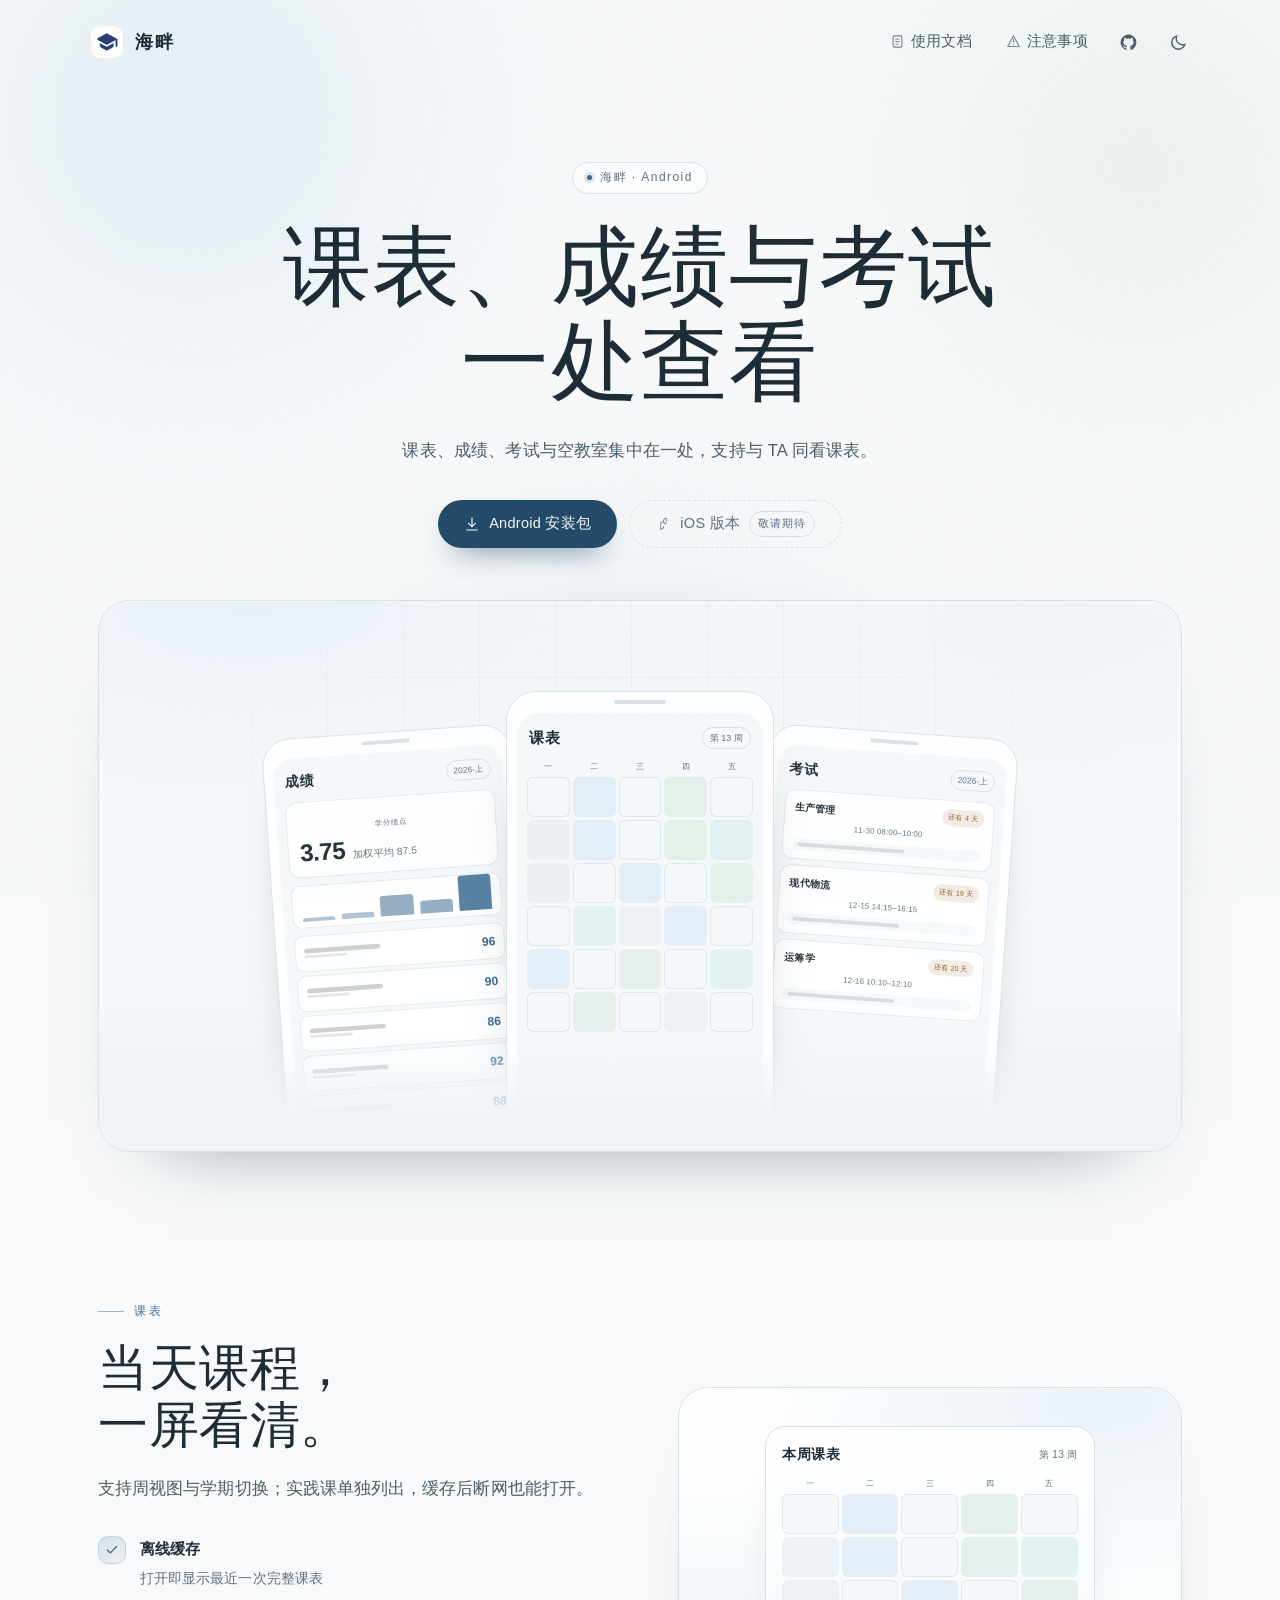
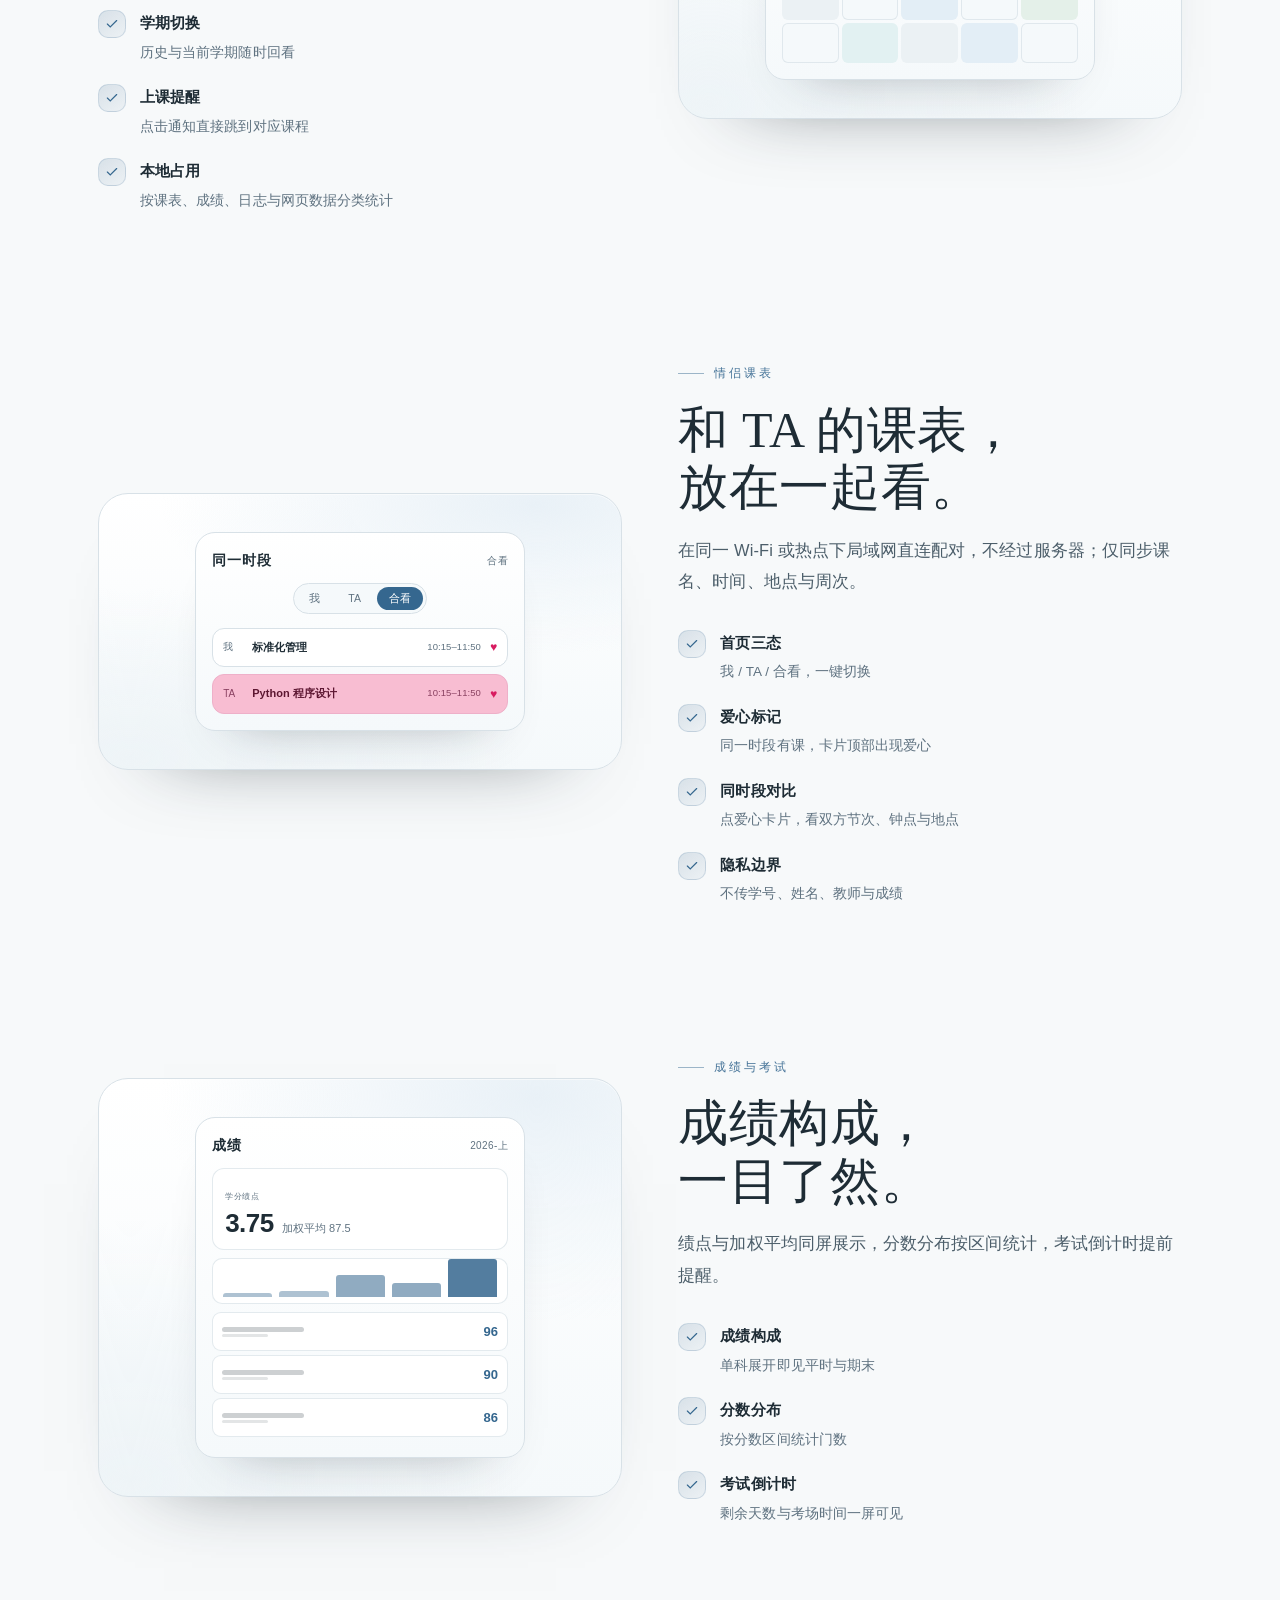
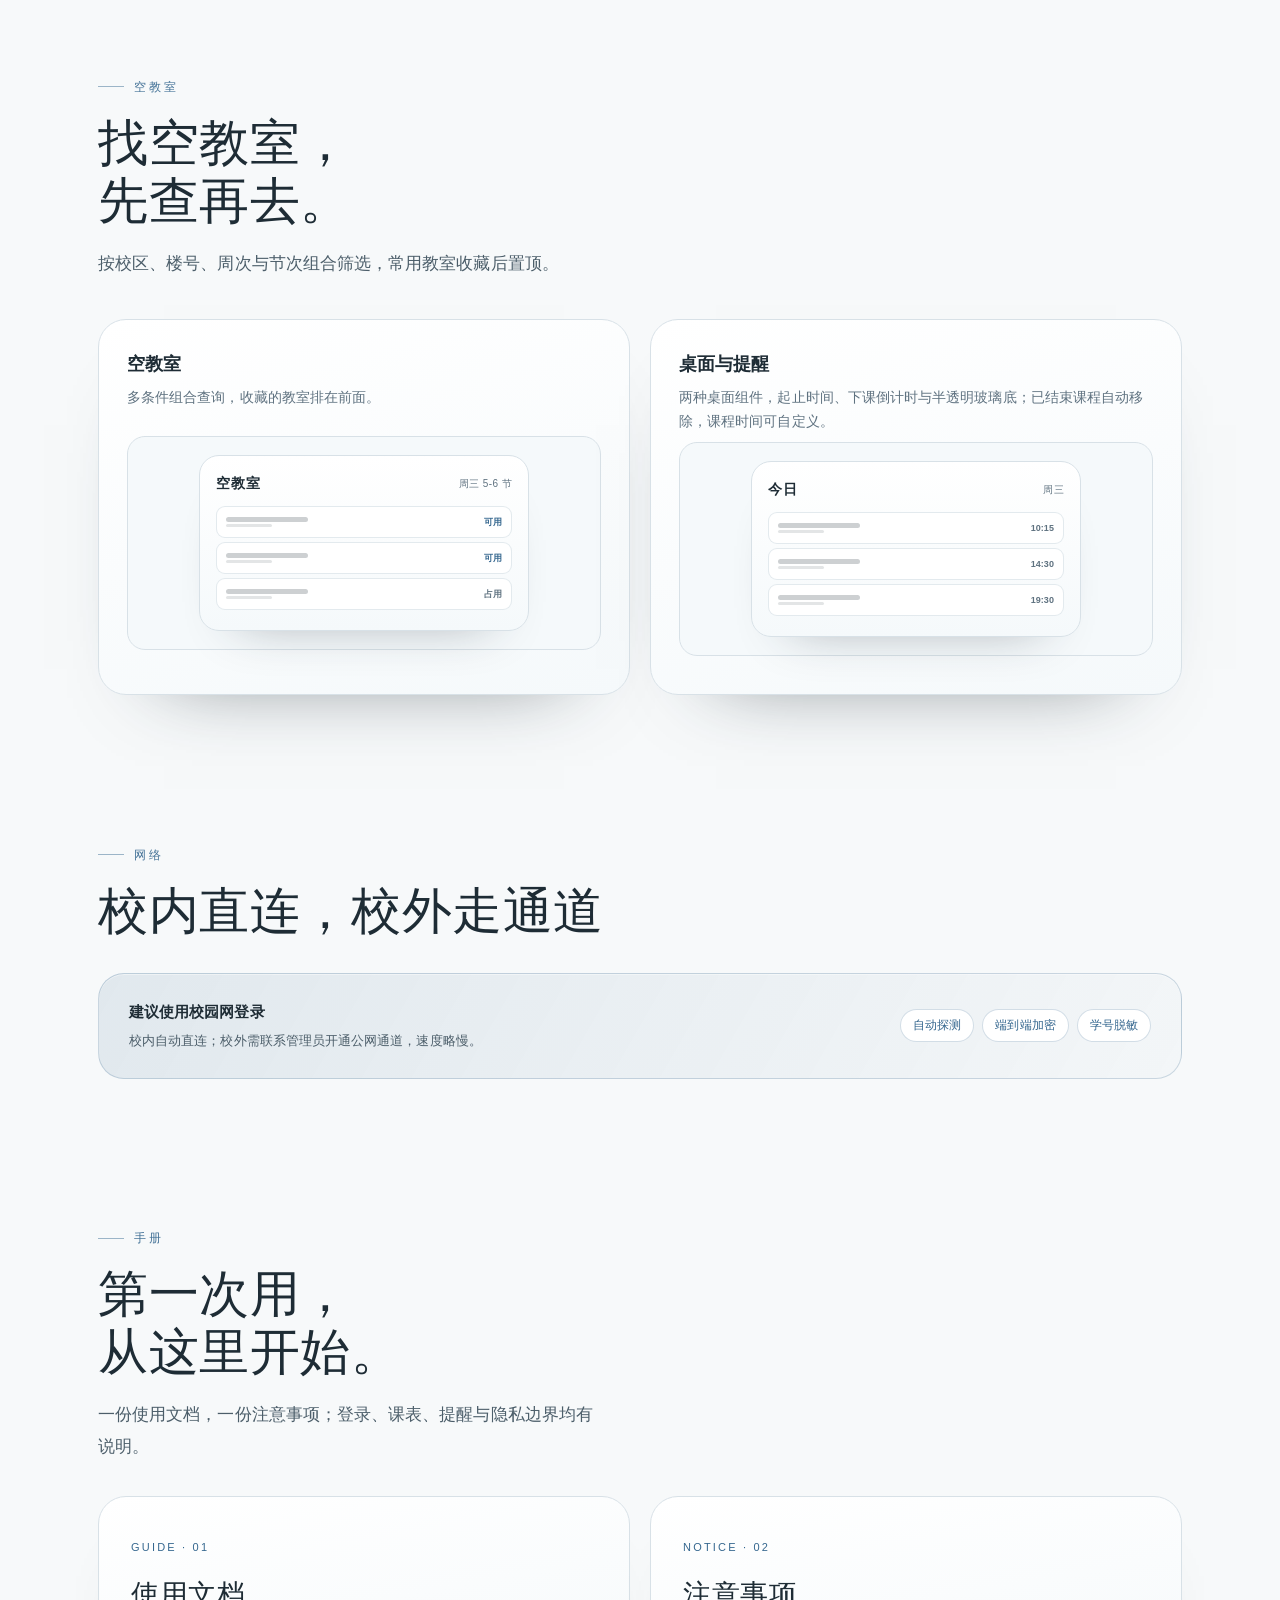
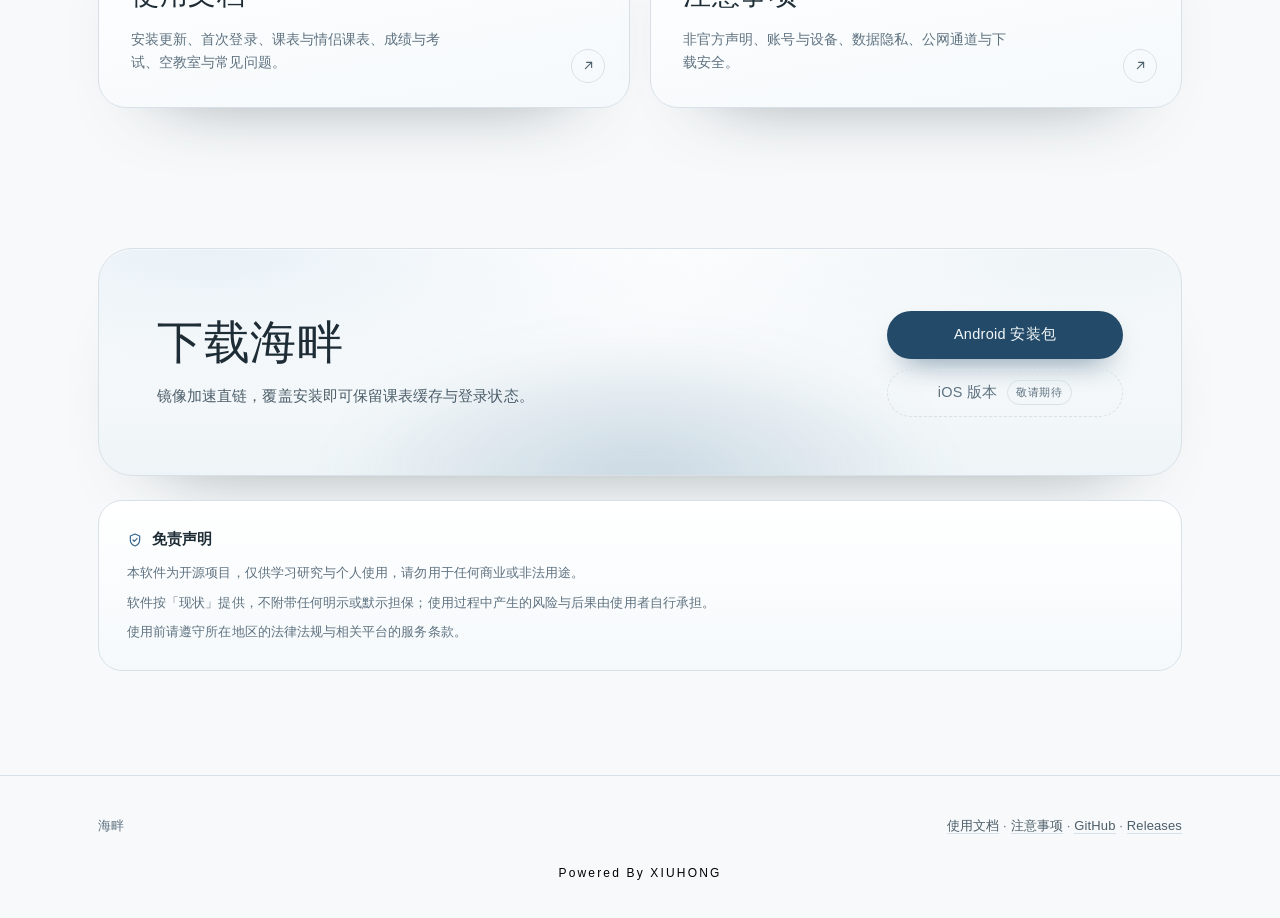
==== commit e8fdab99: "fix: 官网改用系统字体，移除 Google Fonts 外链" ====
--- a/index.html
+++ b/index.html
@@ -6,11 +6,6 @@
 <title>海畔·课表APP</title>
 <meta name="description" content="海畔：面向 Android 的课表、成绩、考试与空教室工具，支持局域网情侣课表。">
 <link rel="icon" type="image/png" href="[data-uri]">
-<link rel="preconnect" href="https://fonts.googleapis.com">
-<link rel="preconnect" href="https://fonts.gstatic.com" crossorigin>
-<!-- Google Fonts：思源黑体 / 思源宋体；非阻塞加载，网络不可用时自动回退到系统字体 -->
-<link rel="stylesheet" media="print" onload="this.media='all'" href="https://fonts.googleapis.com/css2?family=Noto+Sans+SC:wght@100..900&family=Noto+Serif+SC:wght@200..900&display=swap">
-<noscript><link rel="stylesheet" href="https://fonts.googleapis.com/css2?family=Noto+Sans+SC:wght@100..900&family=Noto+Serif+SC:wght@200..900&display=swap"></noscript>
 <link rel="apple-touch-icon" href="[data-uri]">
 <style>
   :root{
@@ -31,8 +26,8 @@
     --glass:rgba(255,255,255,.55);
     --glass-line:rgba(30,44,53,.08);
     --shadow:0 40px 80px -66px rgba(30,44,53,.7);
-    --sans:"Noto Sans SC","PingFang SC","HarmonyOS Sans SC","Hiragino Sans GB","Microsoft YaHei",sans-serif;
-    --serif:"Noto Serif SC","Songti SC","Source Han Serif SC","STSong","SimSun",serif;
+    --sans:"HarmonyOS Sans SC","MiSans","PingFang SC","Hiragino Sans GB","Microsoft YaHei","Noto Sans SC",sans-serif;
+    --serif:"Songti SC","STZhongsong","Source Han Serif SC","Noto Serif CJK SC","STSong","SimSun",serif;
     --max:1140px;
     --ease:cubic-bezier(.22,.68,.16,1);
   }
